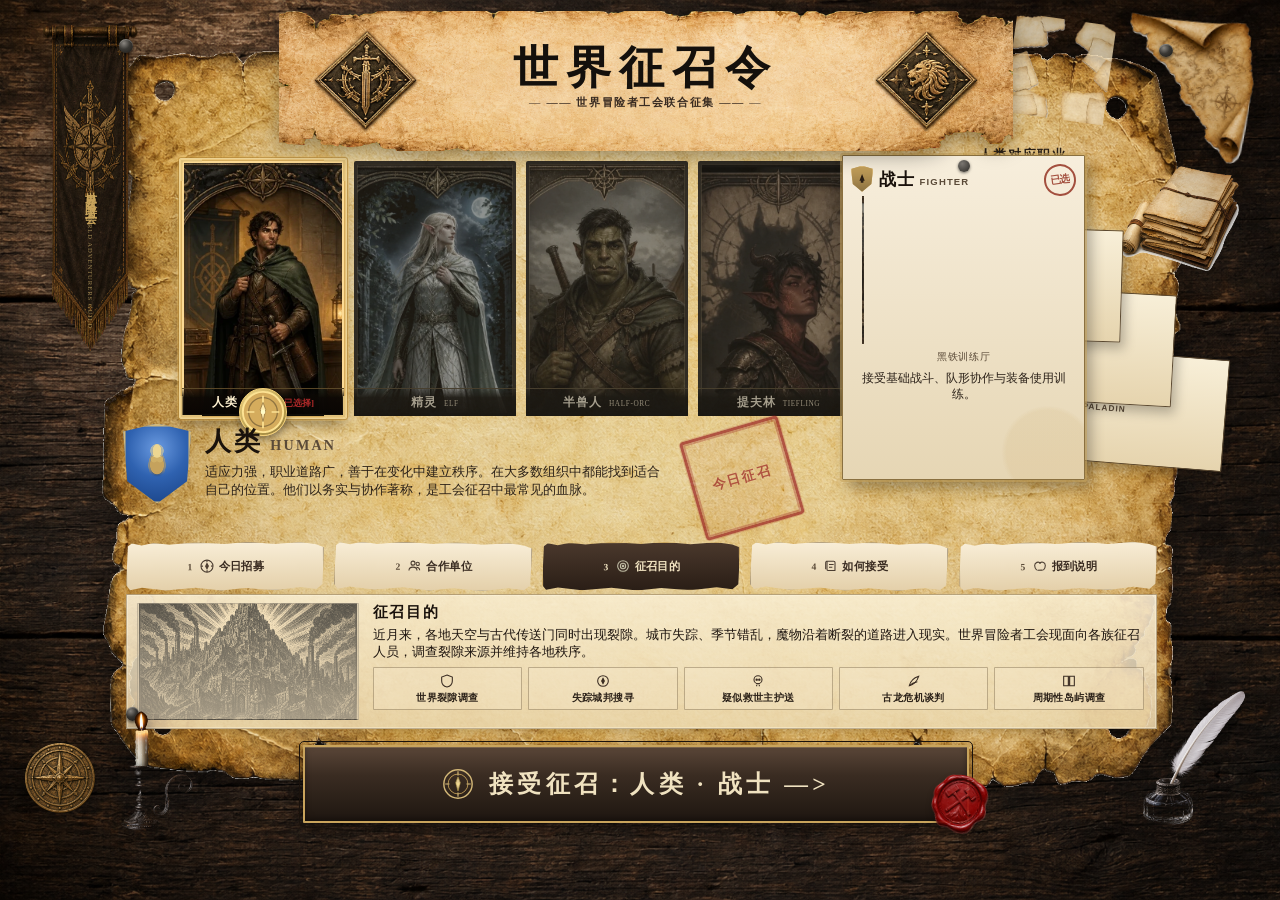
==== world-recruitment-prototype.html @ 5e4930ef "接入世界征召令大厅原型，并缩短职业背卡以免遮挡页签。 将根路径导向高保真征召大厅，保留远程首页交互并补齐大厅交接与会话恢复。  Co-authored-by: Cursor <cursoragent@" ====
<!DOCTYPE html>
<html lang="zh-CN">
<head>
  <meta charset="UTF-8" />
  <meta name="viewport" content="width=device-width, initial-scale=1.0" />
  <title>世界征召令 | 冒险者工会联合征募</title>
  <style>
    :root {
      --paper: #f0e6d2;
      --paper-dark: #e3d6b8;
      --ink: #2b2118;
      --ink-light: #5c4d3c;
      --accent-gold: #c9a45c;
      --accent-red: #a34f3e;
      --human-primary: #c9a45c;
      --human-secondary: #a34f3e;
      --elf-primary: #7a9e7e;
      --elf-secondary: #c9b86a;
      --orc-primary: #4a5a3a;
      --orc-secondary: #8c4b3a;
      --tiefling-primary: #7a2e2e;
      --tiefling-secondary: #d4af37;
      --shadow: rgba(43, 33, 24, 0.18);
    }

    * { box-sizing: border-box; }

    html, body {
      margin: 0;
      padding: 0;
      width: 100%;
      min-height: 100%;
      min-height: 100dvh;
      background-color: #241910;
      color: var(--ink);
      font-family: "Noto Serif SC", "Source Han Serif SC", "SimSun", Georgia, serif;
      overflow-x: hidden;
    }

    /* 木桌单独铺满视口，不跟内容一起被压扁 */
    .wood-bg {
      position: fixed;
      inset: 0;
      z-index: 0;
      background-color: #241910;
      background-image: url("assets/ui/recruitment-kit-v2/wood_table.png");
      background-repeat: no-repeat;
      background-position: center center;
      background-size: cover;
      pointer-events: none;
    }

    body {
      display: flex;
      align-items: center;
      justify-content: center;
      padding: 10px;
      position: relative;
      z-index: 1;
      min-height: 100dvh;
      box-sizing: border-box;
    }

    .paper-grain {
      position: fixed;
      inset: 0;
      pointer-events: none;
      opacity: 0.22;
      mix-blend-mode: multiply;
      background-image:
        url("assets/ui/recruitment-kit-v2/grunge_texture.png"),
        repeating-linear-gradient(0deg, transparent, transparent 2px, rgba(43,33,24,0.03) 2px, rgba(43,33,24,0.03) 3px),
        repeating-linear-gradient(90deg, transparent, transparent 2px, rgba(43,33,24,0.02) 2px, rgba(43,33,24,0.02) 3px);
      background-size: 520px 520px, auto, auto;
      background-repeat: repeat, repeat, repeat;
      z-index: 0;
    }

    /* 旧桌面碎纸/地图装饰与演示图不符，关闭 */
    .desk-layers { display: none !important; }

    /* 舞台：宽度按视口高度反推，保证整纸可见且不拉伸 */
    .poster-stage {
      position: relative;
      z-index: 1;
      width: min(1280px, 94vw, calc((100dvh - 20px) * 1.5));
      margin: 0 auto;
    }

    .poster-shell {
      position: relative;
      z-index: 2;
      width: 100%;
      margin: 0;
      line-height: 0;
      filter: drop-shadow(0 16px 24px rgba(0,0,0,0.55));
    }

    /* 高度跟图走，禁止 fill */
    .poster-art {
      display: block;
      position: relative;
      width: 100%;
      height: auto;
      object-fit: contain;
      pointer-events: none;
      user-select: none;
    }

    /* 内容落在羊皮纸心 —— 百分比相对纸面 */
    .poster-ui {
      position: absolute;
      inset: 6% 7.5% 7% 7.5%;
      display: flex;
      flex-direction: column;
      min-height: 0;
      overflow: hidden;
      gap: 3px;
      line-height: normal;
    }

    /* 左侧会旗 —— 演示图左上探出 */
    .prop-banner {
      position: absolute;
      left: -3.5%;
      top: 6%;
      width: 11%;
      height: 52%;
      background: url("assets/ui/recruitment-kit/banner.png") center top / contain no-repeat;
      pointer-events: none;
      z-index: 3;
      filter: drop-shadow(0 8px 12px rgba(0,0,0,0.4));
    }

    /* 右上角改小蜡印，别用大圆环盖住纸面 */
    .prop-crest {
      position: absolute;
      right: 8%;
      top: 4%;
      width: 4.5%;
      aspect-ratio: 1;
      background: url("assets/ui/recruitment-kit/wax_seal.png") center / contain no-repeat;
      pointer-events: none;
      z-index: 3;
      opacity: 0.88;
      transform: rotate(12deg);
      filter: drop-shadow(0 3px 5px rgba(0,0,0,0.35));
    }

    /* 左上角小蜡封 —— 演示图 */
    .prop-seal-tl {
      position: absolute;
      left: 7%;
      top: 3.5%;
      width: 5%;
      aspect-ratio: 1;
      background: url("assets/ui/recruitment-kit/wax_seal.png") center / contain no-repeat;
      pointer-events: none;
      z-index: 3;
      opacity: 0.9;
      transform: rotate(-18deg);
      filter: drop-shadow(0 3px 5px rgba(0,0,0,0.35));
    }

    /* 演示图桌面道具：左下蜡烛、右下羽笔 */
    .prop-candle {
      position: absolute;
      left: 1%;
      bottom: -2%;
      width: 9%;
      aspect-ratio: 1;
      background: url("assets/ui/recruitment-kit-v2/prop_candle.png") center / contain no-repeat;
      pointer-events: none;
      z-index: 4;
      filter: drop-shadow(0 6px 10px rgba(0,0,0,0.45));
    }

    .prop-quill {
      position: absolute;
      right: 0.5%;
      bottom: -1%;
      width: 11%;
      aspect-ratio: 1;
      background: url("assets/ui/recruitment-kit-v2/prop_quill.png") center / contain no-repeat;
      pointer-events: none;
      z-index: 4;
      filter: drop-shadow(0 6px 10px rgba(0,0,0,0.4));
    }

    /* 接受条旁蜡封 —— 演示图右下角常显 */
    .accept-zone .wax-seal {
      /* merged into .wax-seal below */
    }

    .app { /* legacy */ }

    .poster-header {
      text-align: center;
      flex: 0 0 auto;
      padding: 0;
      margin: 0 0 2px;
      border: none;
      background: none;
      position: relative;
      z-index: 5;
    }

    .race-row {
      flex: 0 0 auto;
      min-height: 0;
      position: relative;
      z-index: 2;
    }

    /* 演示图：种族四卡 + 职业叠同一上半区 */
    .select-band {
      display: grid;
      grid-template-columns: minmax(0, 1fr) minmax(168px, 24%);
      gap: 12px 16px;
      align-items: end;
      flex: 0 0 auto;
      min-height: 0;
    }

    .character-figure {
      width: 100%;
      aspect-ratio: 2 / 3;
      max-height: min(168px, 23vh);
      display: flex;
      align-items: flex-end;
      justify-content: center;
      position: relative;
      transition: transform 0.35s ease, filter 0.35s ease, box-shadow 0.2s;
      transform-origin: bottom center;
      padding: 0;
    }

    .character-slot[data-selected="true"] .character-figure {
      transform: scale(1.05);
      filter: brightness(1.08);
    }

    /* 标题：演示图是纸上墨字 + 纹章，不用厚红牌抢视觉 */
    .title-plaque {
      display: inline-flex;
      align-items: center;
      justify-content: center;
      gap: 12px;
      min-width: auto;
      padding: 2px 8px;
      background: none;
      filter: none;
    }

    .title-plaque::before {
      content: "";
      width: 42px;
      height: 42px;
      background: url("assets/ui/recruitment-kit/crossed_hammers.png") center / contain no-repeat;
      flex: 0 0 auto;
      filter: drop-shadow(0 2px 3px rgba(0,0,0,0.3));
    }

    h1 {
      font-size: clamp(1.7rem, 3.2vw, 2.6rem);
      margin: 0;
      letter-spacing: 0.28em;
      font-weight: 900;
      color: #1a120c;
      text-shadow: 0 1px 0 rgba(255,240,210,0.35);
    }

    .subtitle {
      margin-top: 2px;
      font-size: clamp(0.62rem, 1.1vw, 0.78rem);
      letter-spacing: 0.2em;
      color: var(--ink-light);
    }

    .subtitle::before,
    .subtitle::after {
      content: "—";
      margin: 0 0.4em;
      opacity: 0.7;
    }

    /* 演示图结构：种族横排满宽 → 下方「详情 | 职业」 */
    .characters {
      display: grid;
      grid-template-columns: repeat(4, minmax(0, 1fr));
      gap: clamp(8px, 1.2vw, 14px);
      width: 100%;
      margin: 0;
      position: relative;
      z-index: 2;
      align-items: end;
    }

    /* 种族说明单独一行，在种族卡下方左侧（演示图） */
    .race-info-box {
      margin-top: 2px;
      border: none;
      background: transparent;
      padding: 2px 8px 2px 2px;
      min-height: 0;
      position: relative;
      box-shadow: none;
      flex: 0 0 auto;
      max-width: 72%;
    }

    .detail-row { display: none; }

    .career-zone {
      position: relative;
      min-height: 0;
      background: transparent;
      border: none;
      box-shadow: none;
      padding-top: 0;
      align-self: end;
      justify-self: center;
    }

    .career-zone-title {
      text-align: center;
      font-size: 0.68rem;
      letter-spacing: 0.1em;
      margin-bottom: 4px;
      color: var(--ink-light);
    }

    .card-stack {
      position: relative;
      width: 150px;
      height: 178px;
      margin: 0 auto;
    }

    .career-card {
      position: absolute;
      width: 136px;
      height: 170px;
      left: 50%;
      top: 50%;
      margin-left: -68px;
      margin-top: -85px;
      border: 1px solid rgba(43,33,24,0.7);
      background: #efe2c4;
      border-radius: 1px;
      box-shadow: 3px 4px 8px rgba(0,0,0,0.22);
      transform-origin: center bottom;
      transition: transform 0.35s ease, z-index 0s linear 0s;
      cursor: pointer;
      overflow: hidden;
      display: flex;
      flex-direction: column;
    }

    .info-panels {
      margin-top: 2px;
      flex: 1 1 auto;
      min-height: 120px;
      display: flex;
      flex-direction: column;
    }

    .accept-zone {
      margin-top: 4px;
      text-align: center;
      position: relative;
      min-height: 44px;
      flex: 0 0 auto;
    }

    @media (max-width: 900px) {
      .poster-stage { width: min(960px, 98vw); }
      .poster-ui { inset: 5.5% 6% 6.5%; }
      .select-band { grid-template-columns: 1fr 160px; }
      .prop-banner { width: 9%; opacity: 0.85; }
      .character-figure { max-height: 130px; }
    }

    @media (max-width: 640px) {
      body { display: block; padding: 8px; align-items: stretch; }
      .poster-stage { width: 100%; max-height: none; }
      .poster-art { max-height: none; }
      .poster-ui { inset: 5% 6% 6%; }
      .select-band { grid-template-columns: 1fr; }
      .characters { width: 100%; }
      .race-info-box { max-width: 100%; }
      .prop-banner, .prop-crest, .prop-seal-tl, .prop-candle, .prop-quill { display: none; }
    }

    .character-slot {
      position: relative;
      display: flex;
      flex-direction: column;
      align-items: center;
      justify-content: flex-end;
      min-height: 0;
      width: 100%;
      cursor: pointer;
      transition: transform 0.25s ease;
      background: transparent;
      border: none;
      padding: 0;
      font-family: inherit;
      color: inherit;
    }

    .character-slot:hover .character-figure {
      box-shadow: 0 0 0 2px var(--accent-gold);
    }

    .character-name {
      margin-top: 4px;
      font-size: 0.78rem;
      letter-spacing: 0.1em;
      font-weight: 700;
      text-align: center;
      line-height: 1.25;
    }

    .character-name .en-name {
      display: block;
      font-size: 0.58rem;
      letter-spacing: 0.14em;
      color: var(--ink-light);
      font-weight: 500;
    }

    .career-zone {
      position: relative;
      min-height: 0;
      background: transparent;
      border: none;
      box-shadow: none;
      padding-top: 0;
      margin-top: 0;
      align-self: stretch;
    }

    .career-zone-title {
      text-align: center;
      font-size: 0.88rem;
      letter-spacing: 0.08em;
      margin: 0 0 12px;
      color: var(--ink);
      font-weight: 700;
    }

    .card-stack {
      position: relative;
      width: 190px;
      height: 270px;
      margin: 0 auto;
    }

    .career-card {
      position: absolute;
      width: 172px;
      height: 248px;
      left: 50%;
      top: 50%;
      margin-left: -86px;
      margin-top: -124px;
      border: 1px solid rgba(43,33,24,0.7);
      background: #efe2c4;
      border-radius: 1px;
      box-shadow: 4px 6px 12px rgba(0,0,0,0.25);
      transform-origin: center bottom;
      transition: transform 0.35s ease, z-index 0s linear 0s;
      cursor: pointer;
      overflow: hidden;
      display: flex;
      flex-direction: column;
    }

    /* 关掉脉冲光效；选中用金纹环框 */
    .burst-overlay {
      display: none !important;
    }

    .character-slot[data-selected="true"] .character-figure { transform: scale(1.04); filter: brightness(1.06); }

    .selection-ring {
      position: absolute;
      inset: -12% -8%;
      background-image: url("assets/ui/recruitment-kit/ornate_ring.png");
      background-repeat: no-repeat;
      background-position: center;
      background-size: contain;
      opacity: 0;
      transition: opacity 0.25s ease;
      pointer-events: none;
      z-index: 3;
      filter: drop-shadow(0 0 4px rgba(201,164,92,0.55));
    }

    .character-slot[data-selected="true"] .selection-ring { opacity: 0.92; }

    .character-art {
      width: 100%;
      aspect-ratio: 2 / 3;
      background-repeat: no-repeat;
      background-position: center 18%;
      background-size: cover;
      border: 2px solid var(--ink);
      border-radius: 3px;
      box-shadow: 0 8px 16px rgba(43,33,24,0.35), inset 0 0 0 1px rgba(255,255,255,0.25);
      position: relative;
      z-index: 2;
      transition: box-shadow 0.35s ease;
    }

    .character-slot[data-race="human"][data-selected="true"] .character-art { box-shadow: 0 0 0 3px var(--human-primary), 0 10px 18px rgba(43,33,24,0.4); }
    .character-slot[data-race="elf"][data-selected="true"] .character-art { box-shadow: 0 0 0 3px var(--elf-primary), 0 10px 18px rgba(43,33,24,0.4); }
    .character-slot[data-race="half_orc"][data-selected="true"] .character-art { box-shadow: 0 0 0 3px var(--orc-primary), 0 10px 18px rgba(43,33,24,0.4); }
    .character-slot[data-race="tiefling"][data-selected="true"] .character-art { box-shadow: 0 0 0 3px var(--tiefling-primary), 0 10px 18px rgba(43,33,24,0.4); }

    /* 内部素材：种族征召插画（真实生成图，替代占位剪影） */
    .art-human { background-image: url("assets/recruitment/generated/race_human_card-preview.webp"); }
    .art-elf { background-image: url("assets/recruitment/generated/race_elf_card-preview.webp"); }
    .art-orc { background-image: url("assets/recruitment/generated/race_half_orc_card-preview.webp"); }
    .art-tiefling { background-image: url("assets/recruitment/generated/race_tiefling_card-preview.webp"); }

    /* 选中光效 */
    .burst-overlay {
      position: absolute;
      inset: -10% -5% 0;
      pointer-events: none;
      opacity: 0;
      transition: opacity 0.35s ease;
      z-index: -1;
    }

    [data-race="human"] .burst-overlay,
    [data-race="elf"] .burst-overlay {
      background:
        conic-gradient(from 0deg at 50% 60%, var(--human-primary) 0deg 30deg, transparent 30deg 40deg, var(--human-secondary) 40deg 80deg, transparent 80deg 110deg, var(--human-primary) 110deg 150deg, transparent 150deg 180deg, var(--human-secondary) 180deg 220deg, transparent 220deg 250deg, var(--human-primary) 250deg 290deg, transparent 290deg 320deg, var(--human-secondary) 320deg 360deg);
      mix-blend-mode: multiply;
      animation: rotate-slow 18s linear infinite;
    }

    [data-race="elf"] .burst-overlay {
      background:
        conic-gradient(from 180deg at 50% 60%, var(--elf-primary) 0deg 24deg, transparent 24deg 36deg, var(--elf-secondary) 36deg 72deg, transparent 72deg 96deg, var(--elf-primary) 96deg 132deg, transparent 132deg 156deg, var(--elf-secondary) 156deg 192deg, transparent 192deg 216deg, var(--elf-primary) 216deg 252deg, transparent 252deg 276deg, var(--elf-secondary) 276deg 312deg, transparent 312deg 336deg, var(--elf-primary) 336deg 360deg);
      animation-direction: reverse;
    }

    [data-race="half_orc"] .burst-overlay,
    [data-race="tiefling"] .burst-overlay {
      background:
        repeating-radial-gradient(circle at 50% 55%, transparent 0 10px, var(--orc-primary) 11px 13px, transparent 14px 26px);
      mix-blend-mode: multiply;
      animation: breathe 2.2s steps(4) infinite, rotate-slow 22s linear infinite;
    }

    [data-race="tiefling"] .burst-overlay {
      background:
        repeating-radial-gradient(circle at 48% 52%, transparent 0 8px, var(--tiefling-primary) 9px 11px, transparent 12px 20px, var(--tiefling-secondary) 21px 23px, transparent 24px 36px);
    }

    .character-slot[data-selected="true"] .burst-overlay { opacity: 0.22; }
    .character-slot:not([data-selected="true"]) { filter: brightness(0.94) saturate(0.92); }

    @keyframes rotate-slow { to { transform: rotate(360deg); } }
    @keyframes breathe {
      0%, 100% { opacity: 0.35; }
      25% { opacity: 0.55; }
      50% { opacity: 0.75; }
      75% { opacity: 0.55; }
    }

    /* 种族名 */
    .character-name .selected-mark {
      display: none;
      font-size: 0.62rem;
      color: var(--accent-red);
      letter-spacing: 0;
    }

    [data-selected="true"] .selected-mark { display: inline; }

    /* 介绍区：与职业叠卡同一行 */
    .race-info-box {
      margin-top: 0;
      border: none;
      background: transparent;
      padding: 4px 8px 4px 4px;
      min-height: 0;
      position: relative;
      box-shadow: none;
    }

    .race-info-title .stamp {
      position: absolute;
      right: 8%;
      top: 0;
      font-size: 0.78rem;
      border: 2px solid var(--accent-red);
      color: var(--accent-red);
      padding: 5px 9px;
      background: rgba(240, 220, 180, 0.45);
      transform: rotate(-14deg);
      letter-spacing: 0.14em;
      font-weight: 800;
      box-shadow: 0 2px 0 rgba(163,79,62,0.25);
      z-index: 2;
    }

    .character-slot[data-selected="true"] .character-art {
      box-shadow:
        0 0 0 3px #e0b45a,
        0 0 0 6px rgba(201,164,92,0.35),
        0 10px 18px rgba(43,33,24,0.4);
    }

    .career-card:hover { transform: translateY(-6px) rotate(0deg) !important; z-index: 100 !important; }

    .career-card[data-selected="true"] {
      z-index: 200 !important;
      transform: translateY(-10px) rotate(0deg) !important;
      box-shadow: 0 0 0 2px var(--accent-gold), 4px 6px 0 var(--shadow);
    }

    .race-info-box::before,
    .race-info-box::after {
      display: none;
    }

    .race-info-header {
      display: flex;
      align-items: baseline;
      gap: 12px;
      margin-bottom: 6px;
    }

    .race-info-title {
      font-size: 1.05rem;
      font-weight: 800;
      margin: 0;
      display: inline-flex;
      align-items: center;
      gap: 8px;
      position: relative;
    }

    .race-info-title .en {
      font-size: 0.7rem;
      letter-spacing: 0.1em;
      color: var(--ink-light);
      font-weight: 400;
    }

    .race-info-body {
      font-size: 0.76rem;
      line-height: 1.4;
      color: var(--ink-light);
      max-width: 92%;
      display: -webkit-box;
      -webkit-line-clamp: 3;
      -webkit-box-orient: vertical;
      overflow: hidden;
    }

    .poster-line {
      font-size: 0.92rem;
      font-weight: 800;
      letter-spacing: 0.06em;
      margin: 0 0 4px;
    }

    .mission-tags {
      display: flex;
      flex-wrap: wrap;
      gap: 6px;
      margin-top: 6px;
    }

    .mission-tag {
      border: 1px solid rgba(43,33,24,0.45);
      padding: 3px 8px;
      font-size: 0.68rem;
      cursor: pointer;
      background: transparent;
      color: var(--ink);
      font-family: inherit;
      transition: background 0.2s, color 0.2s;
      position: relative;
    }

    /* 职业卡区域 —— 与种族卡同高带 */
    .career-zone {
      position: relative;
      min-height: 0;
      background: transparent;
      border: none;
      box-shadow: none;
      padding-top: 0;
      align-self: end;
      justify-self: center;
    }

    .career-zone-title {
      text-align: center;
      font-size: 0.68rem;
      letter-spacing: 0.1em;
      margin-bottom: 4px;
      color: var(--ink-light);
    }

    .card-stack {
      position: relative;
      width: 152px;
      height: 188px;
      margin: 0 auto;
    }

    .career-card {
      position: absolute;
      width: 138px;
      height: 180px;
      left: 50%;
      top: 50%;
      margin-left: -69px;
      margin-top: -90px;
      border: 1px solid rgba(43,33,24,0.7);
      background: #efe2c4;
      border-radius: 1px;
      box-shadow: 3px 4px 8px rgba(0,0,0,0.22);
      transform-origin: center bottom;
      transition: transform 0.35s ease, z-index 0s linear 0s;
      cursor: pointer;
      overflow: hidden;
      display: flex;
      flex-direction: column;
    }

    .career-card:hover { transform: translateY(-6px) rotate(0deg) !important; z-index: 100 !important; }

    .career-card[data-selected="true"] {
      z-index: 200 !important;
      transform: translateY(-10px) rotate(0deg) !important;
      box-shadow: 0 0 0 2px var(--accent-gold), 4px 6px 0 var(--shadow);
    }

    .career-card-back {
      background:
        repeating-linear-gradient(45deg, var(--paper-dark), var(--paper-dark) 10px, #d8cbb0 10px, #d8cbb0 12px);
    }
    .career-card-back::after {
      content: "?";
      position: absolute;
      inset: 0;
      display: flex;
      align-items: center;
      justify-content: center;
      font-size: 4rem;
      color: var(--ink-light);
      opacity: 0.2;
    }

    .card-art {
      height: 42%;
      background-size: cover;
      background-position: center;
      filter: sepia(0.2);
    }

    .card-body {
      padding: 6px 8px;
      flex: 1;
      display: flex;
      flex-direction: column;
      min-height: 0;
    }

    .card-title {
      font-size: 0.88rem;
      font-weight: 800;
      margin: 0 0 2px;
    }

    .card-location {
      font-size: 0.62rem;
      color: var(--ink-light);
      margin-bottom: 4px;
    }

    .card-desc {
      font-size: 0.62rem;
      line-height: 1.3;
      color: var(--ink-light);
      flex: 1;
      overflow: hidden;
    }

    .card-selected-mark {
      position: absolute;
      top: 8px;
      right: 8px;
      width: 32px;
      height: 32px;
      border: 2px solid var(--accent-red);
      color: var(--accent-red);
      border-radius: 50%;
      display: flex;
      align-items: center;
      justify-content: center;
      font-size: 0.65rem;
      font-weight: 800;
      transform: rotate(-8deg);
      opacity: 0;
      transition: opacity 0.2s;
    }

    [data-selected="true"] .card-selected-mark { opacity: 1; }

    /* 底部信息板块 */
    .panel-tabs {
      display: grid;
      grid-template-columns: repeat(5, 1fr);
      gap: 5px;
      margin-bottom: 6px;
      flex: 0 0 auto;
    }

    .panel-tab {
      border: 1px solid rgba(43,33,24,0.45);
      background: rgba(240, 228, 200, 0.35);
      padding: 7px 2px;
      text-align: center;
      cursor: pointer;
      font-size: 0.72rem;
      font-weight: 700;
      letter-spacing: 0.04em;
      color: var(--ink);
      font-family: inherit;
      transition: background 0.2s, color 0.2s, border-color 0.2s, box-shadow 0.2s;
      box-shadow: 0 1px 0 rgba(255,255,255,0.25);
    }

    .panel-tab:hover { background: rgba(43,33,24,0.1); }
    /* 演示图：选中页签下沉深棕 + 金边 */
    .panel-tab[data-active="true"] {
      background: #3a2c22;
      border-color: var(--accent-gold);
      color: #f3e6c8;
      box-shadow: inset 0 2px 4px rgba(0,0,0,0.35);
    }

    .panel-content {
      border: 1px dashed rgba(43,33,24,0.28);
      background:
        linear-gradient(90deg, rgba(240,228,200,0.55) 0%, rgba(240,228,200,0.2) 42%, transparent 70%),
        url("assets/ui/recruitment-kit/mountain_fortress.png") left center / 38% auto no-repeat;
      padding: 8px 10px 8px 12px;
      min-height: 0;
      flex: 1 1 auto;
      overflow: hidden;
      box-shadow: none;
    }

    .poster-line {
      font-size: 1.05rem;
      font-weight: 800;
      letter-spacing: 0.08em;
      margin: 0 0 8px;
    }

    .mission-tags {
      display: flex;
      flex-wrap: wrap;
      gap: 8px;
      margin-top: 12px;
    }

    .mission-tag {
      border: 1px solid rgba(43,33,24,0.45);
      padding: 5px 10px;
      font-size: 0.8rem;
      cursor: pointer;
      background: transparent;
      color: var(--ink);
      font-family: inherit;
      transition: background 0.2s, color 0.2s;
      position: relative;
    }

    .mission-tag:hover { background: rgba(43,33,24,0.08); }
    .mission-tag[data-active="true"] { background: #3a2c22; color: #f3e6c8; border-color: #3a2c22; }
    .mission-tag[data-active="true"]::after {
      content: "✓";
      margin-left: 6px;
      font-size: 0.7rem;
    }

    .mission-item {
      display: flex;
      flex-direction: column;
      align-items: flex-start;
    }

    /* 移动端展开的任务详情：与桌面弹窗共用同一套内容结构 */
    .mission-inline-detail {
      margin-top: 10px;
      padding: 10px 12px;
      border-left: 3px solid var(--accent-gold);
      background: rgba(43,33,24,0.05);
      font-size: 0.85rem;
      max-width: 100%;
    }
    .mission-inline-detail .modal-section { margin-top: 10px; }
    .mission-inline-detail .modal-section:first-child { margin-top: 0; }
    .mission-inline-detail .modal-section h4 { margin: 0 0 4px; font-size: 0.88rem; }
    .mission-inline-detail .modal-section ul { margin: 0; padding-left: 18px; }
    .mission-inline-detail .guild-note { margin-top: 10px; padding: 10px; border-left: 3px solid var(--accent-gold); background: rgba(201,164,92,0.12); font-size: 0.82rem; color: var(--ink-light); }

    /* 接受征召 */
    .accept-btn {
      display: block;
      width: 100%;
      border: 2px dashed #c9a45c;
      outline: 1px solid #2f241c;
      outline-offset: 2px;
      background: linear-gradient(180deg, #5a4334 0%, #2f241c 55%, #241910 100%);
      padding: 11px 20px;
      font-size: 0.98rem;
      font-weight: 800;
      letter-spacing: 0.14em;
      cursor: pointer;
      font-family: inherit;
      color: #f0e2c4;
      transition: filter 0.2s, opacity 0.2s;
      position: relative;
      box-shadow: inset 0 1px 0 rgba(255,220,160,0.22), 0 4px 10px rgba(0,0,0,0.25);
    }

    .accept-btn:hover:not(:disabled) { filter: brightness(1.08); }
    .accept-btn:disabled {
      opacity: 1;
      cursor: not-allowed;
      background: rgba(43,33,24,0.08);
      color: var(--ink-light);
      border-style: solid;
      border-color: rgba(43,33,24,0.45);
      box-shadow: none;
    }

    .wax-seal {
      position: absolute;
      right: -2%;
      bottom: -42%;
      width: 56px;
      height: 56px;
      background-image: url("assets/ui/recruitment-kit/wax_seal.png");
      background-repeat: no-repeat;
      background-position: center;
      background-size: contain;
      filter: drop-shadow(2px 4px 4px rgba(0,0,0,0.35));
      opacity: 0.92;
      transform: rotate(10deg);
      transition: opacity 0.3s, transform 0.5s cubic-bezier(0.175, 0.885, 0.32, 1.275);
      pointer-events: none;
      z-index: 2;
    }

    .accept-zone.stamped .wax-seal {
      opacity: 1;
      transform: scale(1.12) rotate(-6deg);
    }
    .accept-zone.stamped .accept-btn { background: var(--ink); color: var(--paper); }

    /* 任务详情弹窗 */
    .modal-overlay {
      position: fixed;
      inset: 0;
      background: rgba(43,33,24,0.45);
      z-index: 1000;
      display: flex;
      align-items: center;
      justify-content: center;
      padding: 20px;
      opacity: 0;
      pointer-events: none;
      transition: opacity 0.25s ease;
    }

    .modal-overlay.open { opacity: 1; pointer-events: auto; }

    .modal-sheet {
      background-color: rgba(240,230,210,0.96);
      background-image: url("assets/ui/recruitment-kit-v2/parchment_poster.png");
      background-repeat: no-repeat;
      background-position: center;
      background-size: cover;
      border: 2px solid var(--ink);
      max-width: 640px;
      width: 100%;
      max-height: 80vh;
      overflow-y: auto;
      padding: 28px;
      box-shadow: 8px 12px 0 var(--shadow);
      position: relative;
    }

    .modal-close {
      position: absolute;
      top: 10px;
      right: 14px;
      background: none;
      border: none;
      font-size: 1.5rem;
      cursor: pointer;
      color: var(--ink);
    }

    .modal-title { margin-top: 0; font-size: 1.4rem; }
    .modal-section { margin-top: 16px; }
    .modal-section h4 { margin: 0 0 6px; font-size: 0.95rem; }
    .modal-section ul { margin: 0; padding-left: 20px; }
    .modal-section li { margin-bottom: 4px; }
    .guild-note {
      margin-top: 16px;
      padding: 12px;
      border-left: 4px solid var(--accent-gold);
      background: rgba(201,164,92,0.12);
      font-size: 0.9rem;
      color: var(--ink-light);
    }

    /* 清场过渡 & 职业检验占位 */
    .transition-screen {
      position: fixed;
      inset: 0;
      background: var(--ink);
      color: var(--paper);
      z-index: 2000;
      display: flex;
      flex-direction: column;
      align-items: center;
      justify-content: center;
      opacity: 0;
      pointer-events: none;
      transition: opacity 0.6s ease;
    }

    .transition-screen.open { opacity: 1; pointer-events: auto; }

    .transition-screen h2 { font-size: 2rem; letter-spacing: 0.3em; margin-bottom: 12px; }
    .transition-screen p { color: var(--paper-dark); }

    /* 响应式 */
    @media (max-width: 900px) {
      .card-stack { margin-top: 8px; }
      .characters { grid-template-columns: repeat(4, 1fr); width: 90%; }
      .panel-tabs { grid-template-columns: repeat(5, 1fr); }
      .mission-tags { flex-direction: row; flex-wrap: wrap; }
      .mission-item { width: auto; }
      .mission-tag { width: auto; text-align: center; }
      .character-figure { max-height: 110px; }
    }

    @media (max-width: 640px) {
      h1 { letter-spacing: 0.15em; font-size: 1.4rem; }
      .panel-tabs { grid-template-columns: repeat(2, 1fr); }
      .characters { gap: 6px; width: 100%; grid-template-columns: repeat(2, 1fr); }
      .character-figure { max-height: 160px; }
      .title-plaque { min-width: 70%; padding: 8px 28px; }
    }

    @media (prefers-reduced-motion: reduce) {
      .burst-overlay, .selection-ring { animation: none !important; }
      .career-card, .character-figure, .character-art, .wax-seal { transition: none; }
    }

    /* ========== 版式层级重建（P0）========== */
    .poster-ui {
      inset: 5% 6.5% 5.5% 6.5%;
      gap: 8px;
      overflow: hidden;
    }

    .prop-banner {
      left: -2.5%;
      top: 8%;
      width: 7.5%;
      height: 42%;
      opacity: 0.72;
      filter: saturate(0.7) brightness(0.92) drop-shadow(0 6px 10px rgba(0,0,0,0.35));
    }

    .prop-candle { left: 0.5%; bottom: -3%; width: 11%; }
    .prop-quill { right: -0.5%; bottom: -2%; width: 12%; }

    /* 标题独占顶行，不被种族卡压住 */
    .poster-header {
      flex: 0 0 auto;
      z-index: 20;
      margin: 0 0 8px;
      padding: 6px 0 14px;
      min-height: 96px;
      display: flex;
      flex-direction: column;
      align-items: center;
      justify-content: center;
      gap: 4px;
      background: linear-gradient(180deg, rgba(244,230,200,0.55) 0%, rgba(244,230,200,0.2) 70%, transparent 100%);
      pointer-events: none;
    }

    .poster-header * { pointer-events: auto; }

    /* 72% / 28% 双栏，整体下移约 100px，让出标题 */
    .select-band {
      display: grid;
      grid-template-columns: minmax(0, 72%) minmax(0, 28%);
      gap: 10px 14px;
      align-items: stretch;
      flex: 0 0 auto;
      min-height: 190px;
      margin-top: 72px;
    }

    .title-row {
      display: flex;
      align-items: center;
      justify-content: center;
      gap: 14px;
      width: 100%;
    }

    .title-crest {
      width: 40px;
      height: 40px;
      flex: 0 0 auto;
      background: url("assets/ui/recruitment-kit/crossed_hammers.png") center / contain no-repeat;
      filter: drop-shadow(0 2px 3px rgba(0,0,0,0.35));
    }

    .title-crest.right {
      background-image: url("assets/ui/recruitment-kit/ornate_ring.png");
      width: 36px;
      height: 36px;
      opacity: 0.9;
    }

    .title-plaque {
      background: none;
      padding: 0;
      filter: none;
      display: block;
    }

    .title-plaque::before { display: none !important; }

    h1 {
      font-size: clamp(1.85rem, 3.4vw, 2.75rem);
      letter-spacing: 0.32em;
      color: #1a120c;
      text-shadow: 0 1px 0 rgba(255,245,220,0.5);
      line-height: 1.15;
    }

    .subtitle {
      font-size: clamp(0.78rem, 1.25vw, 0.95rem);
      letter-spacing: 0.22em;
      color: #3d2f22;
      font-weight: 600;
    }

    .race-row {
      display: flex;
      flex-direction: column;
      min-height: 0;
      z-index: 2;
    }

    .characters {
      width: 100%;
      margin: 0;
      gap: 10px;
      flex: 1 1 auto;
      align-items: end;
    }

    .character-figure {
      max-height: none;
      height: 100%;
      max-height: 190px;
    }

    .character-name {
      margin-top: 6px;
      font-size: 0.95rem;
      letter-spacing: 0.06em;
      color: #1f1610;
      line-height: 1.2;
    }

    .character-name .en-name {
      display: inline;
      margin-left: 4px;
      font-size: 0.68rem;
      letter-spacing: 0.08em;
      color: #5a4634;
    }

    .character-slot:not([data-selected="true"]) {
      filter: brightness(0.82) saturate(0.85);
      opacity: 0.92;
    }

    .character-slot[data-selected="true"] {
      filter: none;
      opacity: 1;
    }

    .character-slot[data-selected="true"] .character-art {
      box-shadow:
        0 0 0 3px #e8c36a,
        0 0 0 7px rgba(201,164,92,0.35),
        0 10px 18px rgba(43,33,24,0.4);
    }

    .career-zone {
      display: flex;
      flex-direction: column;
      align-items: center;
      justify-content: flex-end;
      align-self: stretch;
      justify-self: stretch;
      width: 100%;
      min-height: 100%;
      padding-top: 0;
    }

    .career-zone-title {
      font-size: 0.8rem;
      color: #3d2f22;
      margin-bottom: 8px;
      font-weight: 700;
    }

    .card-stack {
      width: min(100%, 188px);
      height: 210px;
      margin: 0 auto;
    }

    .career-card {
      width: 168px;
      height: 200px;
      margin-left: -84px;
      margin-top: -100px;
    }

    .career-card-back {
      background:
        linear-gradient(160deg, #c4b089 0%, #a8926a 45%, #8f7852 100%);
      border: 2px solid #5c4a32;
    }

    .career-card-back::after {
      content: "选择种族后揭示职业";
      font-size: 0.72rem;
      letter-spacing: 0.08em;
      color: rgba(32, 24, 16, 0.55);
      opacity: 1;
      font-weight: 700;
      text-align: center;
      padding: 0 12px;
      line-height: 1.4;
      background:
        radial-gradient(circle at 50% 38%, rgba(60,45,28,0.18) 0 18%, transparent 19%),
        linear-gradient(160deg, transparent, transparent);
    }

    /* 种族说明：浅纸底 + 深墨色 */
    .race-info-box {
      flex: 0 0 auto;
      max-width: 70%;
      margin-top: 2px;
      padding: 8px 12px;
      background: rgba(246, 234, 206, 0.72);
      border: 1px solid rgba(43,33,24,0.18);
      color: #1f1610;
    }

    .race-info-title {
      font-size: 1.1rem;
      color: #1a120c;
    }

    .race-info-body {
      font-size: 0.9rem;
      line-height: 1.5;
      color: #2b2118;
      -webkit-line-clamp: 2;
      max-width: 100%;
    }

    /* 信息区：页签 + 左图右文 */
    .info-panels {
      flex: 1 1 auto;
      min-height: 140px;
      display: flex;
      flex-direction: column;
      gap: 6px;
      margin-top: 2px;
    }

    .panel-tabs {
      gap: 6px;
      margin-bottom: 0;
    }

    .panel-tab {
      display: flex;
      flex-direction: column;
      align-items: center;
      justify-content: center;
      gap: 2px;
      min-height: 44px;
      padding: 8px 4px 7px;
      font-size: 0.78rem;
      background: rgba(245, 232, 204, 0.78);
      border: 1px solid rgba(43,33,24,0.4);
      color: #2b2118;
    }

    .panel-tab .tab-ico {
      font-size: 0.95rem;
      line-height: 1;
      opacity: 0.85;
    }

    .panel-tab[data-active="true"] {
      background: #3a2c22;
      border: 1.5px solid #c9a45c;
      color: #f3e6c8;
      box-shadow: inset 0 2px 5px rgba(0,0,0,0.35);
    }

    .panel-body {
      flex: 1 1 auto;
      min-height: 0;
      display: grid;
      grid-template-columns: minmax(120px, 28%) minmax(0, 1fr);
      gap: 12px;
      align-items: stretch;
      border: 1px dashed rgba(43,33,24,0.28);
      padding: 8px;
      background: rgba(246, 234, 206, 0.35);
    }

    .panel-illustration {
      background:
        linear-gradient(180deg, rgba(240,228,200,0.15), rgba(240,228,200,0.55)),
        url("assets/ui/recruitment-kit/mountain_fortress.png") center / cover no-repeat;
      border: 1px solid rgba(43,33,24,0.25);
      min-height: 110px;
      filter: sepia(0.35) contrast(0.92) brightness(1.05);
      opacity: 0.88;
    }

    .panel-content {
      border: none;
      background: transparent;
      padding: 2px 4px;
      overflow: auto;
      color: #1f1610;
      font-size: 0.9rem;
      line-height: 1.55;
    }

    .panel-content .poster-line,
    .panel-content h3,
    .panel-content strong {
      color: #1a120c;
    }

    .mission-tags {
      gap: 8px;
      margin-top: 10px;
    }

    .mission-tag {
      font-size: 0.8rem;
      padding: 6px 10px;
      background: rgba(245, 232, 204, 0.85);
      color: #2b2118;
      border-color: rgba(43,33,24,0.45);
    }

    /* CTA：深褐宽横条，禁用也清晰可见 */
    .accept-zone {
      flex: 0 0 auto;
      margin-top: 6px;
      min-height: 64px;
      display: flex;
      justify-content: center;
      position: relative;
    }

    .accept-btn {
      width: min(70%, 640px);
      min-height: 64px;
      position: relative;
      border: 2px solid #c9a45c;
      outline: 1px solid #2a1f16;
      outline-offset: 3px;
      background:
        linear-gradient(180deg, #6a5040 0%, #3d2c22 42%, #2a1f16 100%);
      color: #f3e6c8;
      font-size: 1.05rem;
      letter-spacing: 0.14em;
      padding: 14px 28px 14px 52px;
      box-shadow:
        inset 0 1px 0 rgba(255,220,160,0.25),
        0 6px 14px rgba(0,0,0,0.3);
    }

    .accept-btn::before {
      content: "";
      position: absolute;
      left: 18px;
      top: 50%;
      transform: translateY(-50%);
      width: 22px;
      height: 22px;
      background: url("assets/ui/recruitment-kit/ornate_ring.png") center / contain no-repeat;
      opacity: 0.9;
      filter: sepia(0.4) brightness(1.2);
    }

    .accept-btn:disabled {
      opacity: 0.78;
      cursor: not-allowed;
      background: linear-gradient(180deg, #5a4a3c 0%, #3a3028 55%, #2c241c 100%);
      color: #d8c8a8;
      border-color: #a89060;
      border-style: solid;
      box-shadow: inset 0 1px 0 rgba(255,220,160,0.12);
    }

    .wax-seal {
      right: calc(15% - 10px);
      bottom: -18%;
      width: 54px;
      height: 54px;
      opacity: 0.95;
    }

    @media (max-width: 900px) {
      .select-band { grid-template-columns: 1fr 32%; min-height: 180px; }
      .panel-body { grid-template-columns: 24% 1fr; }
      .accept-btn { width: min(85%, 560px); }
      .character-figure { max-height: 150px; }
    }

    @media (max-width: 640px) {
      .select-band { grid-template-columns: 1fr; }
      .panel-body { grid-template-columns: 1fr; }
      .panel-illustration { min-height: 90px; }
      .race-info-box { max-width: 100%; }
      .accept-btn { width: 100%; }
      .poster-header { min-height: 56px; }
    }
  </style>
</head>
<body>
  <div class="wood-bg" aria-hidden="true"></div>
  <div class="paper-grain" aria-hidden="true"></div>

  <div class="poster-stage">
    <div class="desk-layers" aria-hidden="true">
      <div class="desk-layer desk-map"></div>
      <div class="desk-layer desk-scraps"></div>
      <div class="desk-layer desk-docs"></div>
    </div>
    <div class="prop-banner" aria-hidden="true">
      <div class="guild-banner-face">
        <div class="guild-banner-text">世界冒险者工会</div>
        <div class="guild-banner-en">WORLD ADVENTURERS GUILD</div>
      </div>
    </div>
    <div class="desk-map" aria-hidden="true"></div>
    <div class="desk-docs" aria-hidden="true"></div>
    <div class="desk-scraps-float" aria-hidden="true"></div>
    <div class="desk-pin desk-pin-tl" aria-hidden="true"></div>
    <div class="desk-pin desk-pin-tr" aria-hidden="true"></div>
    <div class="desk-pin desk-pin-bl" aria-hidden="true"></div>
    <div class="prop-compass" aria-hidden="true"></div>
    <div class="prop-candle" aria-hidden="true"></div>
    <div class="prop-quill" aria-hidden="true"></div>

    <div class="poster-shell">
      <img class="poster-art" src="assets/ui/recruitment-kit-v2/parchment_poster_landscape.png" alt="" aria-hidden="true" />
    </div>

    <div class="poster-ui" id="app">
    <header class="poster-header">
      <div class="title-strip">
        <div class="title-copy">
          <h1>世界征召令</h1>
          <div class="subtitle">—— 世界冒险者工会联合征集 ——</div>
        </div>
      </div>
    </header>

    <section class="select-band" aria-label="种族与职业">
      <section class="race-row" aria-label="种族选择">
        <div class="characters" id="characters">
          <button class="character-slot" data-race="human" type="button" aria-pressed="false">
            <div class="character-figure">
              <div class="burst-overlay" aria-hidden="true"></div>
              <div class="selection-ring" aria-hidden="true"></div>
              <div class="character-art art-human" aria-hidden="true"></div>
              <div class="character-name">人类 <span class="en-name">HUMAN</span> <span class="selected-mark">[已选择]</span></div>
            </div>
          </button>
          <button class="character-slot" data-race="elf" type="button" aria-pressed="false">
            <div class="character-figure">
              <div class="burst-overlay" aria-hidden="true"></div>
              <div class="selection-ring" aria-hidden="true"></div>
              <div class="character-art art-elf" aria-hidden="true"></div>
              <div class="character-name">精灵 <span class="en-name">ELF</span> <span class="selected-mark">[已选择]</span></div>
            </div>
          </button>
          <button class="character-slot" data-race="half_orc" type="button" aria-pressed="false">
            <div class="character-figure">
              <div class="burst-overlay" aria-hidden="true"></div>
              <div class="selection-ring" aria-hidden="true"></div>
              <div class="character-art art-orc" aria-hidden="true"></div>
              <div class="character-name">半兽人 <span class="en-name">HALF-ORC</span> <span class="selected-mark">[已选择]</span></div>
            </div>
          </button>
          <button class="character-slot" data-race="tiefling" type="button" aria-pressed="false">
            <div class="character-figure">
              <div class="burst-overlay" aria-hidden="true"></div>
              <div class="selection-ring" aria-hidden="true"></div>
              <div class="character-art art-tiefling" aria-hidden="true"></div>
              <div class="character-name">提夫林 <span class="en-name">TIEFLING</span> <span class="selected-mark">[已选择]</span></div>
            </div>
          </button>
        </div>
      </section>

      <aside class="career-zone" aria-label="职业选择">
        <div class="career-zone-title" id="careerZoneTitle">选择种族后揭示职业</div>
        <div class="card-stack" id="cardStack">
          <div class="career-card career-card-back" style="transform: translate(0, 0) rotate(0deg); z-index: 4;"></div>
          <div class="career-card career-card-back" style="transform: translate(4px, -3px) rotate(2deg); z-index: 3;"></div>
          <div class="career-card career-card-back" style="transform: translate(8px, -6px) rotate(-1deg); z-index: 2;"></div>
          <div class="career-card career-card-back" style="transform: translate(12px, -9px) rotate(1.5deg); z-index: 1;"></div>
        </div>
      </aside>
    </section>

    <div class="race-info-box" id="raceInfoBox">
      <div class="race-crest" id="raceCrest" aria-hidden="true"></div>
      <div class="race-info-main">
        <h3 class="race-info-title" id="raceInfoTitle">
          <span id="raceInfoName">请选择一个种族</span>
          <span class="en" id="raceInfoEn"></span>
        </h3>
        <div class="race-info-body" id="raceInfoBody">点击上方种族选择血脉。种族不影响检定成绩，只影响档案标注。</div>
      </div>
      <div class="ink-stamp" id="raceInfoStamp" aria-hidden="true">今日征召</div>
    </div>

    <section class="info-panels" aria-label="征召信息">
      <div class="panel-tabs" id="panelTabs">
        <button class="panel-tab" data-panel="recruit" type="button"><span class="tab-num">1</span><span class="tab-ico ico-compass" aria-hidden="true"></span><span class="tab-label">今日招募</span></button>
        <button class="panel-tab" data-panel="partners" type="button"><span class="tab-num">2</span><span class="tab-ico ico-people" aria-hidden="true"></span><span class="tab-label">合作单位</span></button>
        <button class="panel-tab" data-panel="purpose" type="button" data-active="true"><span class="tab-num">3</span><span class="tab-ico ico-target" aria-hidden="true"></span><span class="tab-label">征召目的</span></button>
        <button class="panel-tab" data-panel="howto" type="button"><span class="tab-num">4</span><span class="tab-ico ico-scroll" aria-hidden="true"></span><span class="tab-label">如何接受</span></button>
        <button class="panel-tab" data-panel="report" type="button"><span class="tab-num">5</span><span class="tab-ico ico-wreath" aria-hidden="true"></span><span class="tab-label">报到说明</span></button>
      </div>
      <div class="panel-body">
        <div class="panel-illustration" aria-hidden="true"></div>
        <div class="panel-content" id="panelContent"></div>
      </div>
    </section>

    <div class="accept-zone" id="acceptZone">
      <button class="accept-btn" id="acceptBtn" type="button" disabled>
        <span class="accept-compass" aria-hidden="true"></span>
        <span class="accept-label">接受征召：尚不可用</span>
      </button>
      <div class="wax-seal" id="waxSeal" aria-hidden="true"></div>
    </div>
    </div>
  </div>

  <!-- 任务详情弹窗 -->
  <div class="modal-overlay" id="missionModal" aria-hidden="true" role="dialog" aria-modal="true">
    <div class="modal-sheet" role="document">
      <button class="modal-close" id="modalClose" type="button" aria-label="关闭">×</button>
      <h3 class="modal-title" id="modalTitle" tabindex="-1">任务详情</h3>
      <div id="modalBody"></div>
    </div>
  </div>

  <!-- 清场过渡 -->
  <div class="transition-screen" id="transitionScreen" aria-hidden="true">
    <h2>档案已盖章</h2>
    <p>正在前往职业检验场地……</p>
  </div>

  <script>
    const RACE_DATA = {
      human: {
        name: "人类",
        en: "HUMAN",
        desc: "适应力强，职业道路广，善于在变化中建立秩序。在大多数组织中都能找到适合自己的位置。他们以务实与协作著称，是工会征召中最常见的血脉。",
        color: "#c9a45c",
        pointer: "12.5%",
        careers: [
          { id: "guild_fighter", name: "战士", location: "黑铁训练厅", desc: "接受基础战斗、队形协作与装备使用训练。" },
          { id: "guild_bard", name: "吟游诗人", location: "联络与士气处", desc: "以传令、谈判和士气调动为核心的支援训练。" },
          { id: "guild_artificer", name: "工匠", location: "工匠工坊", desc: "学习炼金、机关与装备维护，强调稳定输出。" },
          { id: "guild_paladin", name: "圣武士", location: "誓言审议厅", desc: "将战斗与誓约结合，承担前线与保护职责。" }
        ]
      },
      elf: {
        name: "精灵",
        en: "ELF",
        desc: "感官敏锐，审美稳定，长寿带来的从容使他们在追踪、法术与自然领域表现突出。他们偏好精准与持久，善于在漫长旅程中保持判断力。",
        color: "#7a9e7e",
        pointer: "37.5%",
        careers: [
          { id: "guild_ranger", name: "游侠", location: "边境巡林站", desc: "野外追踪、猎杀与远行契约的执行者。" },
          { id: "guild_wizard", name: "法师", location: "法师塔档案室", desc: "以卷宗、符文和远程演算为基础的法术训练。" },
          { id: "guild_druid", name: "德鲁伊", location: "自然顾问席", desc: "草药、兽径与季节记录的自然调和训练。" },
          { id: "guild_rogue", name: "潜行者", location: "斥候与机关处", desc: "暗门、锁具与路线图的快速突破训练。" }
        ]
      },
      half_orc: {
        name: "半兽人",
        en: "HALF-ORC",
        desc: "重视力量、行动和群体责任。体格强壮，擅长直接任务与前线承压。他们以忠诚与承压能力立足，常被派往最危险的突破口。",
        color: "#4a5a3a",
        pointer: "62.5%",
        careers: [
          { id: "guild_barbarian", name: "野蛮人", location: "突破先锋营", desc: "以破门锤、营火和冲锋旗为核心的压制训练。" },
          { id: "guild_fighter", name: "战士", location: "黑铁训练厅", desc: "将蛮力转化为可持续战斗技巧的基础训练。" },
          { id: "guild_rogue", name: "潜行者", location: "斥候与机关处", desc: "利用体格和直觉执行潜入与侦察任务。" },
          { id: "guild_cleric", name: "牧师", location: "誓约医疗所", desc: "圣徽、药箱与值夜名单的信仰支援训练。" }
        ]
      },
      tiefling: {
        name: "提夫林",
        en: "TIEFLING",
        desc: "异界血脉带来独特气质，擅长契约、潜行与不稳定但强效的术法表达。他们在边缘事务与高风险谈判中往往更具优势。",
        color: "#7a2e2e",
        pointer: "87.5%",
        careers: [
          { id: "guild_warlock", name: "契约术士", location: "异常契约审阅处", desc: "封蜡、密约与风险条款的异界力量训练。" },
          { id: "guild_rogue", name: "潜行者", location: "斥候与机关处", desc: "利用气质与身份张力执行情报与渗透任务。" },
          { id: "guild_bard", name: "吟游诗人", location: "联络与士气处", desc: "以交涉和气场调动为核心的谈判训练。" },
          { id: "guild_sorcerer", name: "血脉法师", location: "血脉术法厅", desc: "血脉纹、火星与失控法阵的术法训练。" }
        ]
      }
    };

    const PANEL_DATA = {
      recruit: {
        title: "今日招募",
        body: `<p class="poster-line">人类 / 精灵 / 半兽人 / 提夫林</p><p>请选择血脉并确认对应职业，随后接受职业检验。</p>`
      },
      partners: {
        title: "合作单位",
        body: `<div style="display:grid;grid-template-columns:repeat(auto-fit,minmax(180px,1fr));gap:10px;font-size:0.9rem">
          <div><strong>世界冒险者工会</strong><br>发布征召、登记冒险者、安排职业检验、管理任务档案</div>
          <div><strong>大陆城邦联盟</strong><br>提供跨境通行、地方协助、法律授权和临时驻地</div>
          <div><strong>法师塔联合会</strong><br>监测世界裂隙、处理传送异常、提供奥术支援</div>
          <div><strong>圣殿医疗救援会</strong><br>提供治疗、诅咒净化、伤员转运和灾区救援</div>
          <div><strong>边境守望军</strong><br>提供前线情报、危险区域地图、道路护卫和紧急防御</div>
        </div>`
      },
      purpose: {
        title: "征召目的",
        body: `<p class="purpose-lead">近月来，各地天空与古代传送门同时出现裂隙。城市失踪、季节错乱，魔物沿着断裂的道路进入现实。世界冒险者工会现面向各族征召人员，调查裂隙来源并维持各地秩序。</p>
        <div class="mission-grid" id="missionTags"></div>`
      },
      howto: {
        title: "如何接受征召",
        body: `<ol style="padding-left:20px;line-height:1.8">
          <li>选择种族</li>
          <li>选择对应职业</li>
          <li>接受职业检验</li>
          <li>完成考核</li>
          <li>登记成为冒险者</li>
        </ol>`
      },
      report: {
        title: "报到说明",
        body: "<p>持本征召令至当地冒险者工会领取推荐印，再前往对应职业培训地点报到。</p><p style=\"font-size:0.85rem;color:var(--ink-light);margin-top:10px\">推荐印仅限本人使用。种族与职业登记完成后不得私自涂改，如需变更，请重新接受职业检验。</p>"
      }
    };

    const MISSIONS = {
      "世界裂隙调查": {
        summary: "前往已发现的世界裂隙，确认其规模、稳定程度和另一侧环境，建立警戒范围并回收调查样本。",
        goals: ["找到裂隙并完成地图标记。", "判断裂隙属于稳定、扩张或移动状态。", "回收一份环境或魔力样本。", "建立临时警戒点并提交调查记录。"],
        note: "请勿把头伸进裂隙确认另一侧天气。此前已有三名实习员采用该方法，目前只回来两顶帽子。"
      },
      "失踪城邦搜寻": {
        summary: "一座登记在册的城邦连同道路、居民和税务档案一起从地图上消失。调查其最后位置，确认城邦现状并恢复联络。",
        goals: ["追查城邦消失前的交通和魔力记录。", "找到城邦或确认其转移方向。", "核实居民、管理机构和基础设施状况。", "建立返程信标并带回城邦档案。"],
        note: "若当地官员坚称“我们只是集体搬家”，请要求出示迁址批文。无法出示批文的城邦，在行政意义上仍然属于失踪。"
      },
      "疑似救世主护送": {
        summary: "护送一名被多份预言同时提及的旅人前往世界尽头。目标身份尚未完全确认，但已有多个敌对组织试图阻止其出发。",
        goals: ["核验目标身份和预言文件。", "制定安全路线并避开公开追捕。", "保证目标及关键物品完整抵达。", "将封存证明交给终点接收人。"],
        note: "目标可能没有战斗能力，但通常很有主意。请勿允许其在沿途每个村庄停下来接受支线委托，也不要让其临时组建第二支冒险队。"
      },
      "古龙危机谈判": {
        summary: "一条古龙宣布将在近期毁灭数座城邦。任务重点不是击败古龙，而是查明诉求、建立停战窗口并争取修改行动日期。",
        goals: ["确认古龙身份、领地和正式诉求。", "建立不会立刻遭到吐息攻击的谈判渠道。", "提出赔偿、替代目标或延期方案。", "带回双方认可的书面或魔法契约。"],
        note: "能把末日从本周推迟到下季度，也算阶段性胜利。谈判期间请勿主动提及龙巢税、宝藏登记或历史欠款问题。"
      },
      "周期性岛屿调查": {
        summary: "一座海岛每隔七天出现一次，并在日落后重新消失。调查岛上的遗迹、居民和时间异常，建立稳定的观测记录。",
        goals: ["推算岛屿下一次出现的时间和位置。", "登岛后建立定位信标和撤离计时。", "调查遗迹、居民及异常生物。", "在岛屿消失前撤离并带回记录。"],
        note: "错过撤离窗口的队员将自动转为下一期调查员，等待七天后统一接回。滞留期间不另计差旅补贴。"
      }
    };

    // 内部素材：各种族对应职业的真实征召场景图（培训地点实景）
    const CAREER_ART = {
      human: {
        guild_fighter: "assets/recruitment/generated/race_human_target_fighter-preview.webp",
        guild_bard: "assets/recruitment/generated/race_human_target_bard-preview.webp",
        guild_artificer: "assets/recruitment/generated/race_human_target_artificer-preview.webp",
        guild_paladin: "assets/recruitment/generated/race_human_target_paladin-preview.webp"
      },
      elf: {
        guild_ranger: "assets/recruitment/generated/race_elf_target_ranger-preview.webp",
        guild_wizard: "assets/recruitment/generated/race_elf_target_wizard-preview.webp",
        guild_druid: "assets/recruitment/generated/race_elf_target_druid-preview.webp",
        guild_rogue: "assets/recruitment/generated/race_elf_target_rogue-preview.webp"
      },
      half_orc: {
        guild_barbarian: "assets/recruitment/generated/race_half_orc_target_barbarian-preview.webp",
        guild_fighter: "assets/recruitment/generated/race_half_orc_target_fighter-preview.webp",
        guild_rogue: "assets/recruitment/generated/race_half_orc_target_rogue-preview.webp",
        guild_cleric: "assets/recruitment/generated/race_half_orc_target_cleric-preview.webp"
      },
      tiefling: {
        guild_warlock: "assets/recruitment/generated/race_tiefling_target_warlock-preview.webp",
        guild_rogue: "assets/recruitment/generated/race_tiefling_target_rogue-preview.webp",
        guild_bard: "assets/recruitment/generated/race_tiefling_target_bard-preview.webp",
        guild_sorcerer: "assets/recruitment/generated/race_tiefling_target_sorcerer-preview.webp"
      }
    };

    const state = { race: null, career: null, panel: "purpose", mission: null, locked: false };

    const characters = document.getElementById("characters");
    const raceInfoBox = document.getElementById("raceInfoBox");
    const raceInfoName = document.getElementById("raceInfoName");
    const raceInfoEn = document.getElementById("raceInfoEn");
    const raceInfoBody = document.getElementById("raceInfoBody");
    const raceInfoStamp = document.getElementById("raceInfoStamp");
    const careerZoneTitle = document.getElementById("careerZoneTitle");
    const cardStack = document.getElementById("cardStack");
    const acceptBtn = document.getElementById("acceptBtn");
    const acceptZone = document.getElementById("acceptZone");
    const panelContent = document.getElementById("panelContent");
    const panelTabs = document.getElementById("panelTabs");
    const modal = document.getElementById("missionModal");
    const modalTitle = document.getElementById("modalTitle");
    const modalBody = document.getElementById("modalBody");
    const modalClose = document.getElementById("modalClose");
    const transitionScreen = document.getElementById("transitionScreen");

    function updateRaceInfo(raceId) {
      const crest = document.getElementById("raceCrest");
      if (!raceId) {
        raceInfoName.textContent = "请选择一个种族";
        raceInfoEn.textContent = "";
        raceInfoBody.textContent = "点击上方种族选择血脉。种族不影响检定成绩，只影响档案标注。";
        raceInfoStamp.style.display = "none";
        raceInfoStamp.setAttribute("aria-hidden", "true");
        if (crest) crest.dataset.race = "";
        return;
      }
      const r = RACE_DATA[raceId];
      raceInfoName.textContent = r.name;
      raceInfoEn.textContent = r.en;
      raceInfoBody.textContent = r.desc;
      raceInfoStamp.style.display = "flex";
      raceInfoStamp.setAttribute("aria-hidden", "false");
      if (crest) crest.dataset.race = raceId;
    }

    function layoutCareerCards(selectedId) {
      const cards = [...document.querySelectorAll("#cardStack .career-card")];
      if (!cards.length) return;
      const front = selectedId
        ? cards.find((c) => c.dataset.careerId === selectedId) || cards[0]
        : cards[0];
      const peeks = cards.filter((c) => c !== front);
      cards.forEach((card) => {
        card.classList.add("is-peek");
        card.dataset.selected = "false";
      });
      front.classList.remove("is-peek");
      // 仅在真实选中职业时打「已选」
      if (selectedId && state.career === selectedId) {
        front.dataset.selected = "true";
      }
      front.style.zIndex = "40";
      front.style.transform = "translate(0px, 0px) rotate(-2.4deg)";
      // 同尺寸标题条阶梯：矮背卡，不压页签
      const stepX = 52;
      const stepY = 62;
      peeks.forEach((card, oi) => {
        card.style.zIndex = String(30 - oi);
        const x = stepX * (oi + 1);
        const y = stepY * (oi + 1);
        const rot = 1.8 + oi * 1.4;
        card.style.transform = `translate(${x}px, ${y}px) rotate(${rot}deg)`;
      });
    }

    function renderCareers(raceId) {
      cardStack.innerHTML = "";
      if (!raceId) {
        careerZoneTitle.textContent = "选择种族后揭示职业";
        [0,1,2,3].forEach((i) => {
          const c = document.createElement("div");
          c.className = "career-card career-card-back is-peek";
          c.style.transform = `translate(${52 * (i + 1)}px, ${62 * (i + 1)}px) rotate(${1.8 + i * 1.4}deg)`;
          c.style.zIndex = String(30 - i);
          cardStack.appendChild(c);
        });
        return;
      }
      const careers = RACE_DATA[raceId].careers;
      careerZoneTitle.textContent = `${RACE_DATA[raceId].name}对应职业`;
      careers.forEach((career) => {
        const card = document.createElement("button");
        card.className = "career-card is-peek";
        card.type = "button";
        card.dataset.careerId = career.id;
        const artUrl = (CAREER_ART[raceId] && CAREER_ART[raceId][career.id]) || "";
        const artStyle = artUrl
          ? `background-image:linear-gradient(180deg, transparent 55%, rgba(43,33,24,0.25)), url('${artUrl}')`
          : `background:linear-gradient(135deg, ${RACE_DATA[raceId].color}22, ${RACE_DATA[raceId].color}55)`;
        const en = career.id.replace("guild_", "").toUpperCase();
        card.innerHTML = `
          <div class="card-selected-mark" aria-hidden="true">已选</div>
          <div class="card-head">
            <span class="card-shield" aria-hidden="true"></span>
            <h4 class="card-title">${career.name}<span class="card-title-en"> ${en}</span></h4>
          </div>
          <div class="card-art" style="${artStyle}" aria-hidden="true"></div>
          <div class="card-body">
            <div class="card-location">${career.location}</div>
            <div class="card-desc">${career.desc}</div>
          </div>
        `;
        card.addEventListener("click", () => selectCareer(career.id));
        cardStack.appendChild(card);
      });
      if (state.career && careers.some((c) => c.id === state.career)) {
        layoutCareerCards(state.career);
      } else {
        layoutCareerCards(null);
      }
    }

    function selectRace(raceId) {
      if (state.locked) return;
      state.race = raceId;
      state.career = null;
      document.querySelectorAll(".character-slot").forEach((slot) => {
        const isSelected = slot.dataset.race === raceId;
        slot.dataset.selected = isSelected;
        slot.setAttribute("aria-pressed", isSelected);
      });
      updateRaceInfo(raceId);
      renderCareers(raceId);
      const first = RACE_DATA[raceId]?.careers?.[0];
      if (first) {
        selectCareer(first.id);
      } else {
        updateAcceptBtn();
      }
    }

    function selectCareer(careerId) {
      if (state.locked) return;
      state.career = careerId;
      layoutCareerCards(careerId);
      updateAcceptBtn();
    }

    function updateAcceptBtn() {
      const label = acceptBtn.querySelector(".accept-label") || acceptBtn;
      if (state.race && state.career) {
        acceptBtn.disabled = false;
        const raceName = RACE_DATA[state.race].name;
        const careerName = RACE_DATA[state.race].careers.find(c => c.id === state.career).name;
        label.textContent = `接受征召：${raceName} · ${careerName} —>`;
      } else {
        acceptBtn.disabled = true;
        label.textContent = "接受征召：尚不可用";
      }
    }

    function renderPanel(panelId) {
      const data = PANEL_DATA[panelId];
      panelContent.innerHTML = `<h3 style="margin-top:0">${data.title}</h3>${data.body}`;
      if (panelId === "purpose") renderMissionTags();
      document.querySelectorAll(".panel-tab").forEach((tab) => tab.dataset.active = (tab.dataset.panel === panelId));
    }

    let lastMissionTrigger = null;
    const mobileQuery = window.matchMedia("(max-width: 900px)");
    function isMobileLayout() { return mobileQuery.matches; }

    function missionDetailHtml(m) {
      return `
        <div class="modal-section"><h4>任务简介</h4><p>${m.summary}</p></div>
        <div class="modal-section"><h4>任务目标</h4><ul>${m.goals.map(g => `<li>${g}</li>`).join("")}</ul></div>
        <div class="guild-note"><strong>工会备注：</strong>${m.note}</div>
      `;
    }

    function renderMissionTags() {
      const container = document.getElementById("missionTags");
      if (!container) return;
      const icons = ["ico-shield", "ico-compass", "ico-skull", "ico-leaf", "ico-book"];
      container.innerHTML = Object.keys(MISSIONS).map((name, i) => `
        <button class="mission-block" type="button" data-mission="${name}" data-active="${name === state.mission}" aria-expanded="false">
          <span class="mission-ico ${icons[i % icons.length]}" aria-hidden="true"></span>
          <span class="mission-copy">
            <span class="mission-name">${name}</span>
            <span class="mission-hint">${MISSIONS[name].goals[0]}</span>
          </span>
        </button>
      `).join("");
      container.querySelectorAll(".mission-block").forEach((tag) => {
        tag.addEventListener("click", () => {
          openMissionModal(tag.dataset.mission, tag);
        });
      });
    }

    // 移动端：五个任务标签改为纵向列表，点击后在标签下方展开详情，同一时间只展开一个
    function toggleInlineMission(name, triggerEl) {
      const item = triggerEl.closest(".mission-item");
      const wasOpen = triggerEl.getAttribute("aria-expanded") === "true";
      document.querySelectorAll(".mission-item").forEach((it) => {
        const btn = it.querySelector(".mission-tag");
        const detail = it.querySelector(".mission-inline-detail");
        btn.setAttribute("aria-expanded", "false");
        btn.dataset.active = "false";
        detail.hidden = true;
        detail.innerHTML = "";
      });
      if (!wasOpen) {
        const detail = item.querySelector(".mission-inline-detail");
        detail.innerHTML = missionDetailHtml(MISSIONS[name]);
        detail.hidden = false;
        triggerEl.setAttribute("aria-expanded", "true");
        triggerEl.dataset.active = "true";
        state.mission = name;
      } else {
        state.mission = null;
      }
    }

    function openMissionModal(name, triggerEl) {
      const m = MISSIONS[name];
      state.mission = name;
      lastMissionTrigger = triggerEl || document.activeElement;
      document.querySelectorAll(".mission-tag").forEach((tag) => {
        tag.dataset.active = String(tag.dataset.mission === name);
      });
      modalTitle.textContent = name;
      modalBody.innerHTML = missionDetailHtml(m);
      modal.classList.add("open");
      modal.setAttribute("aria-hidden", "false");
      modalTitle.focus();
    }

    function closeModal() {
      modal.classList.remove("open");
      modal.setAttribute("aria-hidden", "true");
      if (lastMissionTrigger) {
        lastMissionTrigger.focus();
        lastMissionTrigger = null;
      }
    }

    function acceptRecruitment() {
      if (state.locked) return;
      if (!state.race || !state.career) return;
      state.locked = true;
      acceptZone.classList.add("stamped");
      acceptBtn.disabled = true;
      document.querySelectorAll(".character-slot, .career-card").forEach((el) => {
        el.disabled = true;
        el.setAttribute("aria-disabled", "true");
      });
      setTimeout(() => {
        transitionScreen.classList.add("open");
        transitionScreen.setAttribute("aria-hidden", "false");
      }, 900);
      // 盖章后进入主站职业检验，带上血脉与志愿
      setTimeout(() => {
        const next = new URL("index.html", window.location.href);
        next.searchParams.set("from", "hall");
        next.searchParams.set("race", state.race);
        next.searchParams.set("target", state.career);
        window.location.href = next.toString();
      }, 2200);
    }

    characters.addEventListener("click", (e) => {
      const slot = e.target.closest(".character-slot");
      if (slot) selectRace(slot.dataset.race);
    });

    panelTabs.addEventListener("click", (e) => {
      const tab = e.target.closest(".panel-tab");
      if (tab) {
        state.panel = tab.dataset.panel;
        renderPanel(state.panel);
      }
    });

    modalClose.addEventListener("click", closeModal);
    modal.addEventListener("click", (e) => { if (e.target === modal) closeModal(); });
    document.addEventListener("keydown", (e) => { if (e.key === "Escape" && modal.classList.contains("open")) closeModal(); });

    acceptBtn.addEventListener("click", acceptRecruitment);

    renderPanel("purpose");
    selectRace("human");
    selectCareer("guild_fighter");
  </script>

  <!-- 绝对构图：1536×1024 演示图坐标（覆盖先前网页栅格） -->
  <style id="layout-abs-1536">
    /* === redesign-v1 visual language @ 1536×1024 === */
    body {
      display: block !important;
      padding: 0 !important;
      margin: 0 !important;
      min-height: 100dvh;
      overflow: hidden !important;
    }
    html { overflow: hidden !important; }
    .wood-bg { position: fixed; inset: 0; z-index: 0; }
    .paper-grain { z-index: 1; opacity: 0.14; }

    .poster-stage {
      position: relative !important;
      z-index: 2 !important;
      width: min(98vw, calc(99.2vh * 1536 / 1024)) !important;
      height: min(99.2vh, calc(98vw * 1024 / 1536)) !important;
      aspect-ratio: 1536 / 1024 !important;
      margin: 0.2vh auto 0 !important;
      overflow: hidden !important;
    }
    .desk-layers { display: none !important; }

    .poster-shell {
      position: absolute !important;
      left: 4.2%; top: 0.6%;
      width: 91.6%; height: 97.8%;
      margin: 0 !important;
      z-index: 2;
      line-height: 0;
      filter: drop-shadow(0 12px 20px rgba(0,0,0,0.52));
    }
    .poster-art {
      position: absolute !important; inset: 0 !important;
      width: 100% !important; height: 100% !important;
      object-fit: fill !important; max-height: none !important;
    }

    .poster-ui {
      position: absolute !important;
      inset: 0 !important;
      display: block !important;
      overflow: visible !important;
      gap: 0 !important;
      line-height: normal !important;
      z-index: 5;
      pointer-events: none;
    }
    .poster-ui > * { pointer-events: auto; }

    /* —— 桌面装饰 —— */
    .desk-map {
      position: absolute !important;
      right: 0.5% !important; top: 1.2% !important;
      width: 16% !important; height: 22% !important;
      background: url("assets/ui/recruitment-kit-v2/map_fragment.png") center / contain no-repeat !important;
      z-index: 3 !important; opacity: 0.92 !important;
      filter: drop-shadow(0 4px 8px rgba(0,0,0,0.4)) !important;
      pointer-events: none !important;
      transform: rotate(6deg) !important;
    }
    .desk-docs {
      position: absolute !important;
      right: 1.5% !important; top: 18% !important;
      width: 11% !important; height: 16% !important;
      background: url("assets/ui/recruitment-kit-v2/document_stack.png") center / contain no-repeat !important;
      z-index: 3 !important; opacity: 0.88 !important;
      pointer-events: none !important;
      transform: rotate(-4deg) !important;
    }
    .desk-scraps-float {
      position: absolute !important;
      right: 12% !important; top: 2% !important;
      width: 9% !important; height: 12% !important;
      background: url("assets/ui/recruitment-kit-v2/paper_scraps.png") center / contain no-repeat !important;
      z-index: 3 !important; opacity: 0.8 !important;
      pointer-events: none !important;
      transform: rotate(8deg) !important;
    }
    .desk-pin {
      position: absolute !important;
      width: 1.1% !important; aspect-ratio: 1 !important;
      border-radius: 50% !important;
      background:
        radial-gradient(circle at 35% 30%, #8a8680 0%, #3a3834 45%, #1a1814 100%) !important;
      box-shadow: 0 2px 3px rgba(0,0,0,0.55), inset 0 1px 0 rgba(255,255,255,0.25) !important;
      z-index: 11 !important; pointer-events: none !important;
    }
    .desk-pin-tl { left: 8.5% !important; top: 4.5% !important; }
    .desk-pin-tr { right: 7.5% !important; top: 5% !important; }
    .desk-pin-bl { left: 9% !important; bottom: 14% !important; }
    .prop-compass {
      position: absolute !important;
      left: 0.5% !important; bottom: 1.5% !important;
      width: 96px !important; height: 96px !important;
      max-width: 6.5% !important;
      aspect-ratio: 1 !important;
      z-index: 12 !important; pointer-events: none !important;
      background: url("assets/ui/recruitment-kit-v2/compass_coin.png") center / contain no-repeat !important;
      border-radius: 0 !important;
      box-shadow: none !important;
      filter: drop-shadow(0 4px 8px rgba(0,0,0,0.45)) !important;
    }
    .prop-compass::after { display: none !important; content: none !important; }

    /* —— 深褐工会旗（真素材） —— */
    .prop-banner {
      position: absolute !important;
      left: 0% !important; top: 1.2% !important;
      width: 12.37% !important; height: 42% !important;
      z-index: 8 !important; opacity: 1 !important;
      background: none !important;
      filter: drop-shadow(0 10px 14px rgba(0,0,0,0.5)) !important;
    }
    .guild-banner-face {
      position: absolute !important; inset: 0 !important;
      display: flex !important; flex-direction: column !important;
      align-items: center !important; justify-content: flex-end !important;
      padding: 0 10% 22% !important;
      background: url("assets/ui/recruitment-kit-v2/guild_banner_dark.png") center top / 100% 100% no-repeat !important;
      border: none !important;
      box-shadow: none !important;
      clip-path: none !important;
    }
    .guild-banner-face::before { display: none !important; content: none !important; }
    .guild-banner-crest { display: none !important; }
    .guild-banner-text {
      margin: 0 !important;
      writing-mode: vertical-rl !important;
      text-orientation: mixed !important;
      font-size: clamp(0.68rem, 0.95vw, 0.88rem) !important;
      letter-spacing: 0.28em !important;
      color: #c9a45c !important;
      font-weight: 700 !important;
      text-shadow: 0 1px 2px rgba(0,0,0,0.75) !important;
      z-index: 1 !important;
      line-height: 1.2 !important;
    }
    .guild-banner-en {
      margin-top: 4% !important;
      writing-mode: vertical-rl !important;
      font-size: clamp(0.38rem, 0.52vw, 0.5rem) !important;
      letter-spacing: 0.14em !important;
      color: #a89058 !important;
      opacity: 0.9 !important;
      z-index: 1 !important;
    }

    .prop-candle {
      position: absolute !important;
      left: 6.2% !important; bottom: 0.3% !important;
      width: 10.5% !important; aspect-ratio: 0.68 !important;
      z-index: 11 !important;
      background: url("assets/ui/recruitment-kit-v2/prop_candle.png") center bottom / contain no-repeat !important;
      filter: drop-shadow(0 4px 10px rgba(0,0,0,0.5)) !important;
    }
    .prop-quill {
      position: absolute !important;
      right: 0.2% !important; bottom: 0.4% !important;
      width: 12.5% !important; aspect-ratio: 0.95 !important;
      z-index: 11 !important;
      background: url("assets/ui/recruitment-kit-v2/prop_quill.png") center bottom / contain no-repeat !important;
      filter: drop-shadow(0 4px 8px rgba(0,0,0,0.45)) !important;
    }

    /* —— 标题条真素材（纹章已内嵌） —— */
    .poster-header {
      position: absolute !important;
      left: 22.5% !important; top: 1.46% !important;
      width: 56.5% !important; height: 15.63% !important;
      margin: 0 !important; padding: 0 !important; min-height: 0 !important;
      z-index: 10 !important;
      display: flex !important; align-items: center !important; justify-content: center !important;
      background: none !important;
      filter: none !important;
    }
    .title-strip {
      width: 100% !important; height: 100% !important;
      display: flex !important; align-items: center !important; justify-content: center !important;
      gap: 0 !important;
      padding: 2% 14% 3% !important;
      background: url("assets/ui/recruitment-kit-v2/title_parchment_strip.png") center / 100% 100% no-repeat !important;
      border: none !important;
      box-shadow: none !important;
      clip-path: none !important;
      filter: drop-shadow(0 4px 8px rgba(0,0,0,0.28));
    }
    .title-copy {
      display: flex !important; flex-direction: column !important;
      align-items: center !important; justify-content: center !important;
      gap: 2px !important;
      width: 100% !important;
    }
    .title-crest { display: none !important; }
    .title-crest::before,
    .title-crest::after { display: none !important; content: none !important; }
    .title-plaque { background: none !important; padding: 0 !important; filter: none !important; display: none !important; }
    .title-plaque::before { display: none !important; }
    h1 {
      font-family: "Noto Serif SC", "Songti SC", "STSong", "SimSun", serif !important;
      font-size: clamp(2.1rem, 4.4vw, 3.6rem) !important;
      letter-spacing: 0.22em !important;
      color: #14100c !important;
      text-shadow: none !important;
      margin: 0 !important; line-height: 1.05 !important;
      font-weight: 900 !important;
    }
    .subtitle {
      margin-top: 0 !important;
      font-size: clamp(0.65rem, 1vw, 0.85rem) !important;
      letter-spacing: 0.14em !important;
      color: #3a2c22 !important; font-weight: 600 !important;
    }

    .select-band { display: contents !important; position: static !important; }

    /* —— 种族胸像卡 —— */
    .race-row {
      position: absolute !important;
      left: 14.2% !important; top: 17.8% !important;
      width: 51% !important; height: 32.2% !important;
      z-index: 6 !important; margin: 0 !important;
    }
    .characters {
      display: grid !important; grid-template-columns: repeat(4, minmax(0, 1fr)) !important;
      gap: clamp(8px, 1.2vw, 18px) !important;
      width: 100% !important; height: 100% !important; margin: 0 !important;
      align-items: end !important;
    }
    .character-slot { align-self: end !important; }
    .character-slot:hover .character-figure { box-shadow: none !important; }
    .character-figure {
      position: relative !important;
      max-height: 82% !important; width: 100% !important;
      aspect-ratio: 3 / 4 !important;
      margin: 0 auto !important;
    }
    .selection-ring,
    .burst-overlay { display: none !important; opacity: 0 !important; }
    .character-art {
      width: 100% !important; height: 100% !important;
      aspect-ratio: auto !important;
      border: 2px solid #4a3a28 !important;
      border-radius: 2px !important;
      box-shadow:
        inset 0 0 0 1px rgba(180,150,90,0.25),
        0 5px 10px rgba(0,0,0,0.35) !important;
      background-size: 165% auto !important;
      filter: none !important;
    }
    .art-human { background-position: 50% 8% !important; background-size: 185% auto !important; }
    .art-elf { background-position: 48% 4% !important; background-size: 190% auto !important; }
    .art-orc { background-position: 52% 6% !important; background-size: 195% auto !important; }
    .art-tiefling { background-position: 50% 2% !important; background-size: 190% auto !important; }

    .character-slot:not([data-selected="true"]) {
      filter: brightness(0.68) saturate(0.7) contrast(0.95) !important;
    }
    .character-slot:not([data-selected="true"]) .character-art {
      border: 3px solid #2e281e !important;
      box-shadow:
        inset 0 0 0 1px rgba(140,120,80,0.35),
        inset 0 0 12px rgba(0,0,0,0.35),
        0 4px 8px rgba(0,0,0,0.45) !important;
    }
    .character-slot[data-selected="true"] {
      filter: brightness(1.05) saturate(1.05) !important;
    }
    .character-slot[data-selected="true"] .character-figure {
      transform: none !important; filter: none !important;
    }
    .character-slot[data-selected="true"] .character-art {
      border: 1.5px solid #e0c890 !important;
      box-shadow:
        0 0 0 1px rgba(224,180,90,0.4),
        0 0 10px rgba(201,164,92,0.22),
        inset 0 0 14px rgba(255,220,140,0.1),
        0 6px 12px rgba(0,0,0,0.35) !important;
    }
    /* 选中态顶部小饰 + 底部徽章 —— 由 layout-iter3-fix 接管 */
    .character-slot[data-selected="true"] .character-figure::before,
    .character-slot[data-selected="true"] .character-figure::after {
      /* placeholders overridden below */
    }
    .character-name {
      font-size: clamp(0.7rem, 1vw, 0.88rem) !important;
      color: #1a120c !important; margin-top: 8px !important;
      letter-spacing: 0.08em !important;
    }
    .character-name .en-name {
      display: inline !important; margin-left: 3px !important;
      font-size: 0.62em !important; color: #4a3a28 !important;
    }
    .character-name .selected-mark {
      display: none !important;
      color: #a02828 !important; font-size: 0.78em !important;
      margin-left: 2px !important;
    }
    [data-selected="true"] .selected-mark { display: inline !important; }

    /* —— 职业旧卷宗卡 —— */
    .career-zone {
      position: absolute !important;
      left: 66.2% !important; top: 17.5% !important;
      width: 28.5% !important; height: 46% !important;
      max-height: 46% !important;
      min-height: 0 !important;
      z-index: 7 !important;
      display: flex !important; flex-direction: column !important;
      align-items: center !important; justify-content: flex-start !important;
      margin: 0 !important; padding: 0 !important;
      overflow: visible !important;
      align-self: auto !important;
    }
    .career-zone-title {
      font-size: clamp(0.72rem, 1.05vw, 0.9rem) !important;
      color: #2b2118 !important; margin: 0 0 4px !important; font-weight: 800 !important;
      letter-spacing: 0.12em !important;
    }
    .card-stack {
      position: relative !important;
      width: 86% !important; height: 92% !important; margin: 0 auto !important;
      overflow: visible !important;
    }
    .career-card {
      width: 74% !important; height: 86% !important;
      left: 36% !important; top: 54% !important;
      margin-left: -37% !important; margin-top: -43% !important;
      background:
        linear-gradient(180deg, #f6edd8 0%, #e8d8b8 100%) !important;
      border: 1.5px solid #5c4a32 !important;
      border-radius: 1px !important;
      box-shadow: 5px 7px 12px rgba(0,0,0,0.28) !important;
      display: flex !important; flex-direction: column !important;
      padding: 0 !important; overflow: hidden !important;
    }
    .career-card.is-peek {
      width: 56% !important; height: 20% !important;
      margin-left: -28% !important; margin-top: -58% !important;
      justify-content: center !important;
      background: linear-gradient(180deg, #f0e4c8, #dcc8a0) !important;
      box-shadow: 3px 4px 8px rgba(0,0,0,0.22) !important;
    }
    .career-card.is-peek .card-art,
    .career-card.is-peek .card-body,
    .career-card.is-peek .card-selected-mark {
      display: none !important;
    }
    .career-card.is-peek .card-head {
      padding: 6px 4px !important;
      flex-direction: column !important;
      gap: 2px !important;
    }
    .career-card.is-peek .card-title {
      font-size: clamp(0.68rem, 0.9vw, 0.8rem) !important;
      text-align: center !important;
    }
    .career-card.is-peek .card-title-en { display: none !important; }
    .career-card.is-peek .card-shield {
      width: 26px !important; height: 30px !important;
    }
    .career-card.is-peek::before { display: none !important; }
    .career-card::before {
      content: "" !important;
      position: absolute !important; top: 3px !important; left: 50% !important;
      width: 10px !important; height: 10px !important;
      margin-left: -5px !important;
      border-radius: 50% !important;
      background: radial-gradient(circle at 35% 30%, #6a6660, #2a2824) !important;
      box-shadow: 0 1px 2px rgba(0,0,0,0.5) !important;
      z-index: 5 !important;
    }
    .career-card-back {
      background: linear-gradient(165deg, #d4c09a, #a89068) !important;
    }
    .career-card-back::after {
      content: "选择种族后揭示职业" !important;
      font-size: clamp(0.65rem, 0.95vw, 0.8rem) !important;
      color: rgba(40,30,20,0.5) !important; opacity: 1 !important;
    }
    .card-head {
      display: flex !important; align-items: center !important; justify-content: center !important;
      gap: 6px !important; padding: 10px 8px 4px !important;
      flex: 0 0 auto !important;
    }
    .card-shield {
      width: 22px !important; height: 26px !important; flex-shrink: 0 !important;
      background:
        linear-gradient(180deg, #c9a45c, #8a7040),
        #c9a45c;
      clip-path: polygon(50% 0%, 100% 12%, 92% 70%, 50% 100%, 8% 70%, 0% 12%);
      box-shadow: inset 0 0 0 1px rgba(255,220,160,0.4) !important;
      position: relative !important;
    }
    .card-shield::after {
      content: "" !important;
      position: absolute !important; inset: 28% 30% 35% !important;
      background: #2a1e14 !important;
      clip-path: polygon(20% 80%, 50% 10%, 80% 80%, 65% 80%, 65% 100%, 35% 100%, 35% 80%);
    }
    .card-title {
      font-size: clamp(0.95rem, 1.35vw, 1.2rem) !important;
      color: #1a120c !important; margin: 0 !important;
      letter-spacing: 0.08em !important; font-weight: 800 !important;
    }
    .card-title-en {
      font-size: 0.55em !important; letter-spacing: 0.12em !important;
      color: #5a4a38 !important; font-weight: 600 !important;
    }
    .card-art {
      height: 42% !important; flex: 0 0 42% !important;
      margin: 0 8% !important;
      border: 1px solid rgba(60,45,28,0.35) !important;
      background-size: cover !important;
      background-position: center 20% !important;
      filter: sepia(0.35) contrast(0.95) brightness(0.95) !important;
    }
    .card-body {
      flex: 1 1 auto !important; padding: 6px 10px 10px !important;
      display: flex !important; flex-direction: column !important; gap: 3px !important;
      background:
        radial-gradient(circle at 85% 80%, rgba(201,164,92,0.12) 0 18%, transparent 20%);
    }
    .card-location {
      font-size: clamp(0.58rem, 0.8vw, 0.72rem) !important;
      color: #5a4a38 !important; letter-spacing: 0.06em !important;
    }
    .card-desc {
      font-size: clamp(0.62rem, 0.88vw, 0.78rem) !important;
      color: #2b2118 !important; line-height: 1.35 !important;
      display: -webkit-box !important; -webkit-line-clamp: 4 !important;
      -webkit-box-orient: vertical !important; overflow: hidden !important;
    }
    .career-card[data-selected="true"] {
      border-color: #c9a45c !important;
      box-shadow: 0 0 0 2px rgba(201,164,92,0.55), 6px 8px 14px rgba(0,0,0,0.3) !important;
      z-index: 10 !important;
    }

    /* —— 种族说明：族徽 + 油墨章 —— */
    .race-info-box {
      position: absolute !important;
      left: 8% !important; top: 50.5% !important;
      width: 55.5% !important; height: 14.8% !important;
      z-index: 6 !important; margin: 0 !important; max-width: none !important;
      padding: 4px 10px !important;
      background: transparent !important; border: none !important; box-shadow: none !important;
      display: grid !important;
      grid-template-columns: auto 1fr auto !important;
      align-items: center !important; gap: 12px !important;
      overflow: visible !important;
    }
    .race-crest {
      width: clamp(56px, 5.8vw, 78px) !important;
      height: clamp(66px, 6.8vw, 92px) !important;
      background:
        radial-gradient(circle at 50% 38%, #4a7ab8 0%, #1e4a88 55%, #122e58 100%) !important;
      clip-path: polygon(50% 0%, 100% 10%, 94% 72%, 50% 100%, 6% 72%, 0% 10%);
      box-shadow: 0 3px 8px rgba(0,0,0,0.35), inset 0 0 0 2.5px #c9a45c !important;
      position: relative !important;
      opacity: 0.35 !important;
    }
    .race-crest[data-race] { opacity: 1 !important; }
    .race-crest[data-race="human"] {
      background:
        radial-gradient(circle at 50% 35%, #5a8ad0 0%, #2a5aa0 50%, #163878 100%) !important;
    }
    .race-crest[data-race="elf"] { background: linear-gradient(180deg, #3a7a5a, #1a4830) !important; }
    .race-crest[data-race="half_orc"] { background: linear-gradient(180deg, #6a5a3a, #3a3018) !important; }
    .race-crest[data-race="tiefling"] { background: linear-gradient(180deg, #7a3a4a, #401820) !important; }
    .race-crest::before {
      content: "" !important;
      position: absolute !important;
      inset: 18% 22% 28% !important;
      background:
        radial-gradient(ellipse at 50% 30%, #e8c878 0 18%, transparent 20%),
        radial-gradient(ellipse at 50% 58%, #d4b060 0 28%, transparent 30%),
        linear-gradient(180deg, transparent 40%, #c9a45c 40% 55%, transparent 55%);
      opacity: 0.95 !important;
      filter: drop-shadow(0 1px 1px rgba(0,0,0,0.35));
    }
    .race-crest::after {
      content: "" !important;
      position: absolute !important;
      left: 28% !important; right: 28% !important; top: 22% !important; bottom: 34% !important;
      background:
        radial-gradient(circle at 50% 28%, #f0d890 0 22%, transparent 24%),
        radial-gradient(ellipse at 50% 70%, #c9a45c 0 40%, transparent 42%);
      mask-image: radial-gradient(ellipse at 50% 45%, #000 0 55%, transparent 70%);
      -webkit-mask-image: radial-gradient(ellipse at 50% 45%, #000 0 55%, transparent 70%);
      opacity: 0.95 !important;
    }
    .race-info-main { min-width: 0 !important; }
    .race-info-title {
      font-size: clamp(1.2rem, 2vw, 1.65rem) !important;
      color: #1a120c !important; margin: 0 0 4px !important;
      font-weight: 900 !important; letter-spacing: 0.1em !important;
      display: flex !important; align-items: baseline !important; gap: 8px !important;
    }
    .race-info-title .en {
      font-size: 0.55em !important; letter-spacing: 0.16em !important;
      color: #5a4a38 !important; font-weight: 700 !important;
    }
    .race-info-body {
      font-size: clamp(0.74rem, 1.02vw, 0.9rem) !important;
      color: #2b2118 !important;
      display: -webkit-box !important; -webkit-line-clamp: 3 !important;
      -webkit-box-orient: vertical !important; overflow: hidden !important;
      max-width: 100% !important; line-height: 1.4 !important;
      font-family: "Noto Serif SC", "Songti SC", serif !important;
      min-height: 3.9em !important;
    }
    .ink-stamp {
      display: none;
      width: clamp(78px, 8vw, 104px) !important;
      height: clamp(78px, 8vw, 104px) !important;
      align-items: center !important; justify-content: center !important;
      border: 3px solid #9a2222 !important;
      border-radius: 4px !important;
      color: #9a2222 !important;
      font-size: clamp(0.78rem, 1.05vw, 0.95rem) !important;
      font-weight: 900 !important;
      letter-spacing: 0.18em !important;
      transform: rotate(-16deg) !important;
      opacity: 0.78 !important;
      background: rgba(154,34,34,0.05) !important;
      box-shadow:
        inset 0 0 0 2px rgba(154,34,34,0.45),
        0 0 0 1px rgba(154,34,34,0.25) !important;
      pointer-events: none !important;
      flex-shrink: 0 !important;
      text-align: center !important;
      line-height: 1.15 !important;
      padding: 10px !important;
      font-family: "Noto Serif SC", "Songti SC", serif !important;
    }

    .info-panels { display: contents !important; position: static !important; margin: 0 !important; min-height: 0 !important; }

    /* —— 页签：浅纸签底板 + 编号 + 单色图标 —— */
    .panel-tabs {
      position: absolute !important;
      left: 9% !important; top: 65.6% !important;
      width: 82.2% !important; height: 5.6% !important;
      z-index: 6 !important; margin: 0 !important;
      display: grid !important; grid-template-columns: repeat(5, 1fr) !important; gap: 6px !important;
      background: transparent !important; border: none !important;
    }
    .panel-tab {
      min-height: 0 !important; height: 100% !important;
      padding: 3px 6px !important;
      font-size: clamp(0.6rem, 0.88vw, 0.75rem) !important;
      background:
        linear-gradient(180deg, #f7edd4 0%, #e6d4b0 100%) !important;
      color: #3a2c22 !important;
      border: 1px solid rgba(90,70,40,0.4) !important;
      border-radius: 2px 2px 0 0 !important;
      box-shadow: 0 2px 4px rgba(0,0,0,0.12), inset 0 1px 0 rgba(255,250,230,0.5) !important;
      display: flex !important; flex-direction: row !important;
      align-items: center !important; justify-content: center !important;
      gap: 4px !important;
      letter-spacing: 0.04em !important;
      font-family: inherit !important;
    }
    .panel-tab .tab-num {
      font-weight: 800 !important;
      font-size: 0.85em !important;
      color: #5a4a38 !important;
      min-width: 0.9em !important;
    }
    .panel-tab .tab-label { white-space: nowrap !important; }
    .panel-tab[data-active="true"] {
      background: linear-gradient(180deg, #fff6e0 0%, #f0dfb8 100%) !important;
      border-color: #c9a45c !important;
      color: #1a120c !important;
      font-weight: 800 !important;
      box-shadow: 0 0 0 1px rgba(201,164,92,0.45), 0 2px 5px rgba(0,0,0,0.14) !important;
    }
    .panel-tab[data-active="true"] .tab-ico {
      box-shadow: 0 0 0 2px #c9a45c, 0 0 0 3px rgba(201,164,92,0.2) !important;
      border-radius: 50% !important;
    }
    .tab-ico {
      width: 16px !important; height: 16px !important;
      display: block !important; flex-shrink: 0 !important;
      background-color: transparent !important;
      background-repeat: no-repeat !important;
      background-position: center !important;
      background-size: contain !important;
      opacity: 0.9 !important;
    }
    .ico-compass {
      background-image: url("data:image/svg+xml,%3Csvg xmlns='http://www.w3.org/2000/svg' viewBox='0 0 24 24' fill='none' stroke='%233a2c22' stroke-width='1.6'%3E%3Ccircle cx='12' cy='12' r='9'/%3E%3Cpath d='M12 3v3M12 18v3M3 12h3M18 12h3'/%3E%3Cpath d='M12 8l2 4-2 4-2-4z' fill='%233a2c22'/%3E%3C/svg%3E") !important;
    }
    .ico-people {
      background-image: url("data:image/svg+xml,%3Csvg xmlns='http://www.w3.org/2000/svg' viewBox='0 0 24 24' fill='none' stroke='%233a2c22' stroke-width='1.6'%3E%3Ccircle cx='9' cy='8' r='3'/%3E%3Ccircle cx='16' cy='9' r='2.5'/%3E%3Cpath d='M3 19c0-3 2.5-5 6-5s6 2 6 5'/%3E%3Cpath d='M14 14c2.5 0 5 1.5 5 4.5'/%3E%3C/svg%3E") !important;
    }
    .ico-target {
      background-image: url("data:image/svg+xml,%3Csvg xmlns='http://www.w3.org/2000/svg' viewBox='0 0 24 24' fill='none' stroke='%233a2c22' stroke-width='1.6'%3E%3Ccircle cx='12' cy='12' r='8'/%3E%3Ccircle cx='12' cy='12' r='4'/%3E%3Ccircle cx='12' cy='12' r='1.2' fill='%233a2c22'/%3E%3C/svg%3E") !important;
    }
    .ico-scroll {
      background-image: url("data:image/svg+xml,%3Csvg xmlns='http://www.w3.org/2000/svg' viewBox='0 0 24 24' fill='none' stroke='%233a2c22' stroke-width='1.6'%3E%3Cpath d='M6 5h10a2 2 0 012 2v12H8a2 2 0 01-2-2V5z'/%3E%3Cpath d='M6 5a2 2 0 00-2 2v10'/%3E%3Cpath d='M9 10h7M9 14h5'/%3E%3C/svg%3E") !important;
    }
    .ico-wreath {
      background-image: url("data:image/svg+xml,%3Csvg xmlns='http://www.w3.org/2000/svg' viewBox='0 0 24 24' fill='none' stroke='%233a2c22' stroke-width='1.6'%3E%3Cpath d='M7 18c-2-2-3-4.5-3-7a5 5 0 019-3'/%3E%3Cpath d='M17 18c2-2 3-4.5 3-7a5 5 0 00-9-3'/%3E%3Cpath d='M8 18h8'/%3E%3C/svg%3E") !important;
    }

    /* —— 底部浅羊皮信息面板 —— */
    .panel-body {
      position: absolute !important;
      left: 9% !important; top: 71.2% !important;
      width: 82.2% !important; height: 16.2% !important;
      z-index: 6 !important;
      display: grid !important; grid-template-columns: 22% 1fr !important; gap: 12px !important;
      padding: 8px 10px !important; margin: 0 !important;
      border: 1px solid rgba(90,70,40,0.35) !important;
      background:
        linear-gradient(180deg, rgba(248,238,214,0.88), rgba(232,214,178,0.82)),
        url("assets/ui/recruitment-kit/parchment.png") center / cover !important;
      box-shadow: inset 0 0 0 1px rgba(255,250,230,0.35), 0 3px 8px rgba(0,0,0,0.12) !important;
      overflow: hidden !important; min-height: 0 !important;
    }
    .panel-illustration {
      min-height: 0 !important; height: 100% !important; opacity: 0.9 !important;
      background:
        linear-gradient(180deg, rgba(240,228,200,0.2), rgba(240,228,200,0.55)),
        url("assets/ui/recruitment-kit/mountain_fortress.png") center / cover no-repeat !important;
      border: 1px solid rgba(43,33,24,0.28) !important;
      filter: grayscale(0.55) sepia(0.45) contrast(0.9) brightness(1.05) !important;
    }
    .panel-content {
      overflow: hidden !important;
      font-size: clamp(0.72rem, 0.98vw, 0.86rem) !important;
      color: #1f1610 !important; line-height: 1.35 !important;
      padding: 0 2px !important; background: transparent !important; border: none !important;
    }
    .panel-content h3 {
      margin: 0 0 4px !important;
      font-size: clamp(0.85rem, 1.15vw, 1rem) !important;
      letter-spacing: 0.12em !important; color: #1a120c !important;
    }
    .purpose-lead {
      margin: 0 0 6px !important;
      display: -webkit-box !important; -webkit-line-clamp: 2 !important;
      -webkit-box-orient: vertical !important; overflow: hidden !important;
    }
    .mission-grid {
      display: grid !important;
      grid-template-columns: repeat(5, minmax(0, 1fr)) !important;
      gap: 6px !important; margin-top: 2px !important;
    }
    .mission-block {
      display: flex !important; flex-direction: column !important;
      align-items: center !important; gap: 3px !important;
      padding: 5px 4px !important;
      background: rgba(245,232,204,0.35) !important;
      border: 1px solid rgba(90,70,40,0.35) !important;
      border-radius: 1px !important;
      color: #2b2118 !important;
      cursor: pointer !important;
      font-family: inherit !important;
      box-shadow: none !important;
      min-height: 0 !important;
    }
    .mission-block:hover,
    .mission-block[data-active="true"] {
      border-color: #c9a45c !important;
      background: rgba(245,232,204,0.55) !important;
    }
    .mission-ico {
      width: 16px !important; height: 16px !important;
      background-repeat: no-repeat !important;
      background-position: center !important;
      background-size: contain !important;
    }
    .mission-ico.ico-shield {
      background-image: url("data:image/svg+xml,%3Csvg xmlns='http://www.w3.org/2000/svg' viewBox='0 0 24 24' fill='none' stroke='%233a2c22' stroke-width='1.6'%3E%3Cpath d='M12 3l8 3v6c0 5-3.5 8-8 9-4.5-1-8-4-8-9V6l8-3z'/%3E%3C/svg%3E") !important;
    }
    .mission-ico.ico-compass {
      background-image: url("data:image/svg+xml,%3Csvg xmlns='http://www.w3.org/2000/svg' viewBox='0 0 24 24' fill='none' stroke='%233a2c22' stroke-width='1.6'%3E%3Ccircle cx='12' cy='12' r='8'/%3E%3Cpath d='M12 8l2 4-2 4-2-4z' fill='%233a2c22'/%3E%3C/svg%3E") !important;
    }
    .mission-ico.ico-skull {
      background-image: url("data:image/svg+xml,%3Csvg xmlns='http://www.w3.org/2000/svg' viewBox='0 0 24 24' fill='none' stroke='%233a2c22' stroke-width='1.6'%3E%3Ccircle cx='12' cy='10' r='6'/%3E%3Ccircle cx='10' cy='10' r='1' fill='%233a2c22'/%3E%3Ccircle cx='14' cy='10' r='1' fill='%233a2c22'/%3E%3Cpath d='M9 16h6M10 18v2M14 18v2'/%3E%3C/svg%3E") !important;
    }
    .mission-ico.ico-leaf {
      background-image: url("data:image/svg+xml,%3Csvg xmlns='http://www.w3.org/2000/svg' viewBox='0 0 24 24' fill='none' stroke='%233a2c22' stroke-width='1.6'%3E%3Cpath d='M5 19c8-2 12-8 14-14-6 2-12 6-14 14z'/%3E%3Cpath d='M5 19c3-3 7-5 12-6'/%3E%3C/svg%3E") !important;
    }
    .mission-ico.ico-book {
      background-image: url("data:image/svg+xml,%3Csvg xmlns='http://www.w3.org/2000/svg' viewBox='0 0 24 24' fill='none' stroke='%233a2c22' stroke-width='1.6'%3E%3Cpath d='M4 5h7v14H4zM13 5h7v14h-7z'/%3E%3Cpath d='M12 5v14'/%3E%3C/svg%3E") !important;
    }
    .mission-copy {
      display: flex !important; flex-direction: column !important;
      align-items: center !important; text-align: center !important;
    }
    .mission-name {
      font-size: clamp(0.58rem, 0.78vw, 0.7rem) !important;
      font-weight: 700 !important; letter-spacing: 0.04em !important;
      line-height: 1.2 !important;
    }
    .mission-hint { display: none !important; }

    /* —— CTA 厚重公会横幅 —— */
    .accept-zone {
      position: absolute !important;
      left: 21% !important; top: 88.2% !important;
      width: 58% !important; height: 9.5% !important;
      z-index: 12 !important; margin: 0 !important; min-height: 0 !important;
      display: flex !important; align-items: center !important; justify-content: center !important;
    }
    .accept-btn {
      width: 100% !important; height: 100% !important; min-height: 0 !important;
      display: flex !important; align-items: center !important; justify-content: center !important;
      gap: 14px !important;
      font-size: clamp(1.05rem, 1.85vw, 1.5rem) !important;
      letter-spacing: 0.18em !important;
      border: 2.5px solid #c9a45c !important;
      outline: 1px solid #1a120c !important; outline-offset: 3px !important;
      background:
        linear-gradient(180deg, #5a4638 0%, #3a2c22 38%, #1e1610 100%) !important;
      color: #f0e2c0 !important;
      padding: 0 28px !important;
      border-radius: 1px !important;
      box-shadow:
        0 8px 16px rgba(0,0,0,0.42),
        inset 0 1px 0 rgba(255,220,160,0.22),
        inset 0 -2px 6px rgba(0,0,0,0.35) !important;
      opacity: 1 !important;
      font-weight: 800 !important;
    }
    .accept-btn::before { display: none !important; }
    .accept-compass {
      width: clamp(28px, 3vw, 40px) !important;
      height: clamp(28px, 3vw, 40px) !important;
      flex-shrink: 0 !important;
      border-radius: 50% !important;
      border: 1.5px solid #c9a45c !important;
      background:
        radial-gradient(circle at 50% 50%, #d4b878 0 10%, transparent 11%),
        conic-gradient(from 0deg, #8a7040, #e0c890, #5a4830, #c9a45c, #3a3020, #e0c890),
        #2a2218;
      box-shadow: 0 2px 4px rgba(0,0,0,0.4) !important;
    }
    .accept-label { position: relative !important; z-index: 1 !important; }
    .accept-btn:disabled {
      opacity: 0.88 !important;
      background: linear-gradient(180deg, #4a4038, #2c261f) !important;
      color: #c8b898 !important;
      border-color: #9a8458 !important; border-style: solid !important;
      cursor: not-allowed !important;
    }
    .wax-seal {
      right: -3% !important; bottom: -12% !important;
      width: clamp(40px, 4.5vw, 58px) !important;
      height: clamp(40px, 4.5vw, 58px) !important;
      opacity: 0.92 !important; z-index: 13 !important;
      background: url("assets/ui/recruitment-kit/wax_seal.png") center / contain no-repeat !important;
    }

    .poster-ui .panel-content,
    .poster-ui .panel-body {
      overflow: hidden !important;
    }
  </style>

  <style id="layout-iter3-fix">
    /* === Playwright iter2 对照修正 === */
    .poster-header {
      left: 21.2% !important; top: 1.1% !important;
      width: 58.5% !important; height: 16.8% !important;
      overflow: visible !important;
    }
    .title-strip {
      padding: 2.5% 15% 3.5% !important;
      background: url("assets/ui/recruitment-kit-v2/title_parchment_strip.png") center 45% / 114% 175% no-repeat !important;
      overflow: hidden !important;
      filter: drop-shadow(0 5px 10px rgba(0,0,0,0.34)) !important;
    }
    .title-copy { width: 58% !important; max-width: 480px !important; }
    h1 {
      font-size: clamp(1.8rem, 3.55vw, 2.95rem) !important;
      letter-spacing: 0.18em !important;
    }
    .subtitle { font-size: clamp(0.58rem, 0.88vw, 0.76rem) !important; }

    /* 种族卡：上移、加高至 ~300px */
    .race-row {
      left: 13.5% !important; top: 19.0% !important;
      width: 54% !important; height: 30.5% !important;
    }
    .characters { gap: 10px !important; align-items: stretch !important; }
    .character-slot {
      height: 100% !important;
      display: flex !important;
      flex-direction: column !important;
      align-self: stretch !important;
    }
    .character-figure {
      position: relative !important;
      flex: 1 1 auto !important;
      width: 100% !important;
      max-width: 208px !important;
      height: 100% !important;
      max-height: 308px !important;
      aspect-ratio: auto !important;
      margin: 0 auto !important;
      overflow: hidden !important;
    }
    .character-art {
      position: absolute !important;
      inset: 0 !important;
      width: 100% !important; height: 100% !important;
      z-index: 1 !important;
    }
    .art-human { background-position: 50% 10% !important; background-size: 175% auto !important; }
    .art-elf { background-position: 48% 6% !important; background-size: 180% auto !important; }
    .art-orc { background-position: 52% 8% !important; background-size: 185% auto !important; }
    .art-tiefling { background-position: 50% 4% !important; background-size: 180% auto !important; }

    .character-slot[data-selected="true"] .character-art {
      border: 2px solid #efd090 !important;
      box-shadow:
        0 0 0 2px #c9a45c,
        0 0 0 5px rgba(224,180,90,0.32),
        0 0 16px rgba(201,164,92,0.4),
        inset 0 0 18px rgba(255,220,140,0.14),
        0 7px 14px rgba(0,0,0,0.42) !important;
    }
    .character-slot[data-selected="true"] .character-figure::before {
      content: "" !important;
      position: absolute !important;
      inset: -3px !important;
      top: -3px !important; left: -3px !important; right: -3px !important; bottom: -3px !important;
      width: auto !important; height: auto !important;
      transform: none !important;
      clip-path: none !important;
      filter: none !important;
      border: 1.5px solid #e0c890 !important;
      border-radius: 2px !important;
      box-shadow:
        0 0 0 1px rgba(160,120,50,0.55),
        inset 0 0 0 1px rgba(255,230,170,0.35) !important;
      background:
        linear-gradient(#d4b878, #d4b878) 0 0 / 22px 2.5px no-repeat,
        linear-gradient(#d4b878, #d4b878) 0 0 / 2.5px 22px no-repeat,
        linear-gradient(#d4b878, #d4b878) 100% 0 / 22px 2.5px no-repeat,
        linear-gradient(#d4b878, #d4b878) 100% 0 / 2.5px 22px no-repeat,
        linear-gradient(#d4b878, #d4b878) 0 100% / 22px 2.5px no-repeat,
        linear-gradient(#d4b878, #d4b878) 0 100% / 2.5px 22px no-repeat,
        linear-gradient(#d4b878, #d4b878) 100% 100% / 22px 2.5px no-repeat,
        linear-gradient(#d4b878, #d4b878) 100% 100% / 2.5px 22px no-repeat !important;
      z-index: 6 !important;
      pointer-events: none !important;
    }
    .character-slot[data-selected="true"] .character-figure::after {
      content: "" !important;
      position: absolute !important;
      left: 50% !important;
      bottom: -20px !important;
      top: auto !important;
      width: 46px !important;
      height: 46px !important;
      aspect-ratio: auto !important;
      transform: translateX(-50%) !important;
      border-radius: 50% !important;
      clip-path: none !important;
      border: 1.5px solid #e8c878 !important;
      background:
        url("data:image/svg+xml,%3Csvg xmlns='http://www.w3.org/2000/svg' viewBox='0 0 48 48'%3E%3Ccircle cx='24' cy='24' r='21' fill='%23c9a45c' stroke='%23f0d890' stroke-width='2'/%3E%3Ccircle cx='24' cy='24' r='15' fill='none' stroke='%238a7040' stroke-width='1.4'/%3E%3Cpath d='M24 7v8M24 33v8M7 24h8M33 24h8' stroke='%23f0d890' stroke-width='1.8'/%3E%3Cpath d='M24 14l2.8 7.4L24 34l-2.8-12.6z' fill='%23f4e0a8' stroke='%238a7040' stroke-width='0.8'/%3E%3Ccircle cx='24' cy='24' r='2.4' fill='%23fff0c0'/%3E%3C/svg%3E") center / contain no-repeat,
        radial-gradient(circle at 35% 30%, #f0d890, #a89048 70%, #5a4830) !important;
      box-shadow: 0 3px 8px rgba(0,0,0,0.45) !important;
      z-index: 8 !important;
      pointer-events: none !important;
    }
    .character-slot[data-selected="true"] .character-figure {
      overflow: visible !important;
    }
    .character-slot:not([data-selected="true"]) .character-figure::before,
    .character-slot:not([data-selected="true"]) .character-figure::after {
      content: none !important;
      display: none !important;
    }
    .character-name {
      position: absolute !important;
      left: 0 !important; right: 0 !important; bottom: 0 !important;
      z-index: 5 !important;
      margin: 0 !important;
      padding: 7px 4px 6px !important;
      color: #f2e6c8 !important;
      font-size: clamp(0.66rem, 0.92vw, 0.8rem) !important;
      text-align: center !important;
      background: linear-gradient(180deg, rgba(18,12,8,0.12), rgba(10,7,4,0.9) 32%, rgba(6,4,2,0.96)) !important;
      border-top: 1px solid rgba(201,164,92,0.4) !important;
    }
    .character-name .en-name { color: #d4c4a0 !important; }

    /* 职业：同尺寸档案纸右下阶梯叠放 */
    .career-zone {
      left: 63.5% !important; top: 17.2% !important;
      width: 34% !important; height: 48% !important;
      max-height: 48% !important;
      overflow: visible !important;
    }
    .card-stack {
      width: 92% !important; height: 92% !important;
      overflow: visible !important;
    }
    .career-card {
      width: 62% !important;
      height: 88% !important;
      left: 4% !important;
      top: 46% !important;
      margin-left: 0 !important;
      margin-top: -44% !important;
      transform-origin: center center !important;
      overflow: hidden !important;
      background: linear-gradient(180deg, #f7eedc 0%, #e6d6b4 100%) !important;
      box-shadow: 6px 8px 14px rgba(0,0,0,0.32) !important;
      max-width: 280px !important;
    }
    .career-card:not(.is-peek)::before {
      content: "" !important;
      position: absolute !important;
      top: 4px !important; left: 50% !important;
      width: 12px !important; height: 12px !important;
      margin-left: -6px !important;
      border-radius: 50% !important;
      background: radial-gradient(circle at 35% 30%, #7a7670, #2a2824) !important;
      box-shadow: 0 1px 3px rgba(0,0,0,0.55) !important;
      z-index: 8 !important;
    }
    .career-card:hover { transform: none !important; }
    .career-card .card-peek-strip { display: none !important; }
    .career-card.is-peek {
      width: 62% !important;
      height: 88% !important;
      left: 4% !important;
      top: 46% !important;
      margin-left: 0 !important;
      margin-top: -44% !important;
      max-width: 280px !important;
      padding: 0 !important;
      justify-content: flex-start !important;
      background: linear-gradient(180deg, #f3e8d0, #dcc8a0) !important;
      box-shadow: 4px 6px 12px rgba(0,0,0,0.26) !important;
      overflow: hidden !important;
    }
    .career-card.is-peek .card-art,
    .career-card.is-peek .card-body,
    .career-card.is-peek .card-selected-mark,
    .career-card.is-peek::before {
      display: none !important;
    }
    .career-card.is-peek .card-head {
      display: flex !important;
      position: absolute !important;
      top: 0 !important; left: 0 !important; right: 0 !important;
      flex-direction: row !important;
      align-items: center !important;
      justify-content: flex-end !important;
      gap: 6px !important;
      padding: 10px 12px 10px 40% !important;
      writing-mode: horizontal-tb !important;
      min-height: 46px !important;
      background: linear-gradient(180deg, #f8efd8 0%, #e6d4ae 100%) !important;
      border-bottom: 1px solid rgba(90,70,40,0.28) !important;
      box-sizing: border-box !important;
      z-index: 2 !important;
    }
    .career-card.is-peek .card-title {
      display: block !important;
      writing-mode: horizontal-tb !important;
      text-orientation: mixed !important;
      font-size: clamp(0.78rem, 1.05vw, 0.95rem) !important;
      text-align: right !important;
      white-space: nowrap !important;
      color: #1a120c !important;
    }
    .career-card.is-peek .card-title-en {
      display: inline !important;
      font-size: 0.62em !important;
    }
    .career-card.is-peek .card-shield {
      width: 20px !important; height: 24px !important;
      display: inline-block !important;
    }
    .career-card:not(.is-peek) .card-art { height: 46% !important; flex: 0 0 46% !important; }
    .career-card:not(.is-peek) .card-body { padding: 6px 10px 12px !important; }
    .career-card:not(.is-peek) .card-desc {
      -webkit-line-clamp: 3 !important;
      font-size: clamp(0.64rem, 0.9vw, 0.8rem) !important;
    }
    .career-card[data-selected="true"] {
      z-index: 40 !important;
      border-color: #8a7040 !important;
    }

    /* 种族说明随卡上移；印章不压正文 */
    .race-info-box {
      left: 8% !important; top: 50.2% !important;
      width: 55% !important; height: 13.8% !important;
      grid-template-columns: auto minmax(0, 1fr) auto !important;
      gap: 10px 14px !important;
      align-items: start !important;
      padding-top: 2px !important;
    }
    .race-crest {
      width: 68px !important; height: 80px !important;
      background:
        radial-gradient(circle at 50% 32%, #5b8fd4 0%, #2a5aa8 48%, #143878 100%) !important;
      box-shadow: 0 3px 8px rgba(0,0,0,0.35), inset 0 0 0 2.5px #d4b878 !important;
    }
    .race-crest[data-race="human"] {
      background:
        radial-gradient(circle at 50% 30%, #6a9ae0 0%, #2f62b0 45%, #163e80 100%) !important;
    }
    .race-crest::before {
      inset: 20% 24% 30% !important;
      background:
        radial-gradient(ellipse at 50% 28%, #f0d890 0 16%, transparent 18%),
        radial-gradient(ellipse at 42% 48%, #e0c070 0 10%, transparent 12%),
        radial-gradient(ellipse at 58% 48%, #e0c070 0 10%, transparent 12%),
        radial-gradient(ellipse at 50% 62%, #c9a45c 0 26%, transparent 28%) !important;
    }
    .race-crest::after { opacity: 0.55 !important; }
    .race-info-main { padding-right: 8px !important; }
    .ink-stamp {
      align-self: center !important;
      margin-left: 4px !important;
      opacity: 0.7 !important;
    }

    /* 撕边纸签页签 */
    .panel-tabs {
      top: 64.6% !important;
      height: 5.8% !important;
      gap: 10px !important;
    }
    .panel-tab {
      position: relative !important;
      background:
        linear-gradient(180deg, #f8edd6 0%, #e4d0aa 100%) !important;
      border: 1px solid rgba(90,70,40,0.45) !important;
      border-radius: 0 !important;
      clip-path: polygon(
        1% 8%, 3% 2%, 8% 6%, 14% 1%, 22% 5%, 35% 0%, 50% 4%, 62% 0%, 75% 5%, 88% 1%, 96% 6%, 100% 12%,
        99% 88%, 96% 98%, 88% 94%, 75% 100%, 60% 95%, 48% 100%, 35% 94%, 20% 99%, 8% 93%, 2% 98%, 0% 88%
      ) !important;
      box-shadow: 2px 3px 6px rgba(0,0,0,0.18) !important;
      transform: rotate(-0.4deg) !important;
    }
    .panel-tab:nth-child(2) { transform: rotate(0.5deg) !important; }
    .panel-tab:nth-child(3) { transform: rotate(-0.2deg) !important; }
    .panel-tab:nth-child(4) { transform: rotate(0.35deg) !important; }
    .panel-tab:nth-child(5) { transform: rotate(-0.55deg) !important; }
    .panel-tab[data-active="true"] {
      background: linear-gradient(180deg, #4a382c 0%, #2a1e16 100%) !important;
      color: #f0e2c0 !important;
      border-color: #c9a45c !important;
      box-shadow:
        0 0 0 1px #c9a45c,
        2px 3px 7px rgba(0,0,0,0.28) !important;
      font-weight: 800 !important;
    }
    .panel-tab[data-active="true"] .tab-num,
    .panel-tab[data-active="true"] .tab-label { color: #f0e2c0 !important; }
    .panel-tab[data-active="true"] .tab-ico {
      filter: invert(0.92) sepia(0.35) saturate(2) hue-rotate(5deg) !important;
      box-shadow: none !important;
    }
    .panel-body { top: 70.8% !important; }

    /* CTA：线稿罗盘，宽度贴近设计稿 */
    .accept-zone {
      left: 23.1% !important; top: 88.9% !important;
      width: 53.1% !important; height: 9.3% !important;
    }
    .accept-compass {
      width: 34px !important; height: 34px !important;
      border: none !important;
      border-radius: 0 !important;
      box-shadow: none !important;
      background: url("data:image/svg+xml,%3Csvg xmlns='http://www.w3.org/2000/svg' viewBox='0 0 48 48' fill='none'%3E%3Ccircle cx='24' cy='24' r='20' stroke='%23d4b878' stroke-width='2'/%3E%3Ccircle cx='24' cy='24' r='14' stroke='%23c9a45c' stroke-width='1.2'/%3E%3Cpath d='M24 6v6M24 36v6M6 24h6M36 24h6' stroke='%23d4b878' stroke-width='1.6'/%3E%3Cpath d='M24 14l3.2 8.2L24 34l-3.2-11.8z' fill='%23e0c890' stroke='%23a89048' stroke-width='1'/%3E%3Ccircle cx='24' cy='24' r='2.2' fill='%23f0d890'/%3E%3C/svg%3E") center / contain no-repeat !important;
    }
  </style>

  <style id="peek-height-hotfix">
    /* 回归：背卡仅标题条高度，禁止压页签/信息面板 */
    .career-card.is-peek {
      height: 112px !important;
      width: 58% !important;
      max-width: 260px !important;
      overflow: hidden !important;
      justify-content: flex-start !important;
    }
    .career-card.is-peek .card-art,
    .career-card.is-peek .card-body,
    .career-card.is-peek .card-selected-mark,
    .career-card.is-peek .card-peek-strip,
    .career-card.is-peek::before {
      display: none !important;
    }
    .career-card.is-peek .card-head {
      position: static !important;
      display: flex !important;
      flex-direction: row !important;
      align-items: center !important;
      justify-content: flex-start !important;
      gap: 6px !important;
      width: 100% !important;
      height: 100% !important;
      min-height: 0 !important;
      padding: 16px 12px !important;
      box-sizing: border-box !important;
      writing-mode: horizontal-tb !important;
      background: linear-gradient(180deg, #f8efd8 0%, #e6d4ae 100%) !important;
      border-bottom: none !important;
    }
    .career-card.is-peek .card-title {
      writing-mode: horizontal-tb !important;
      text-orientation: mixed !important;
      white-space: nowrap !important;
      text-align: left !important;
      font-size: clamp(0.78rem, 1.05vw, 0.95rem) !important;
    }
    .career-card.is-peek .card-title-en { display: inline !important; }
    .career-card:not(.is-peek) {
      z-index: 40 !important;
    }
  </style>
</body>
</html>
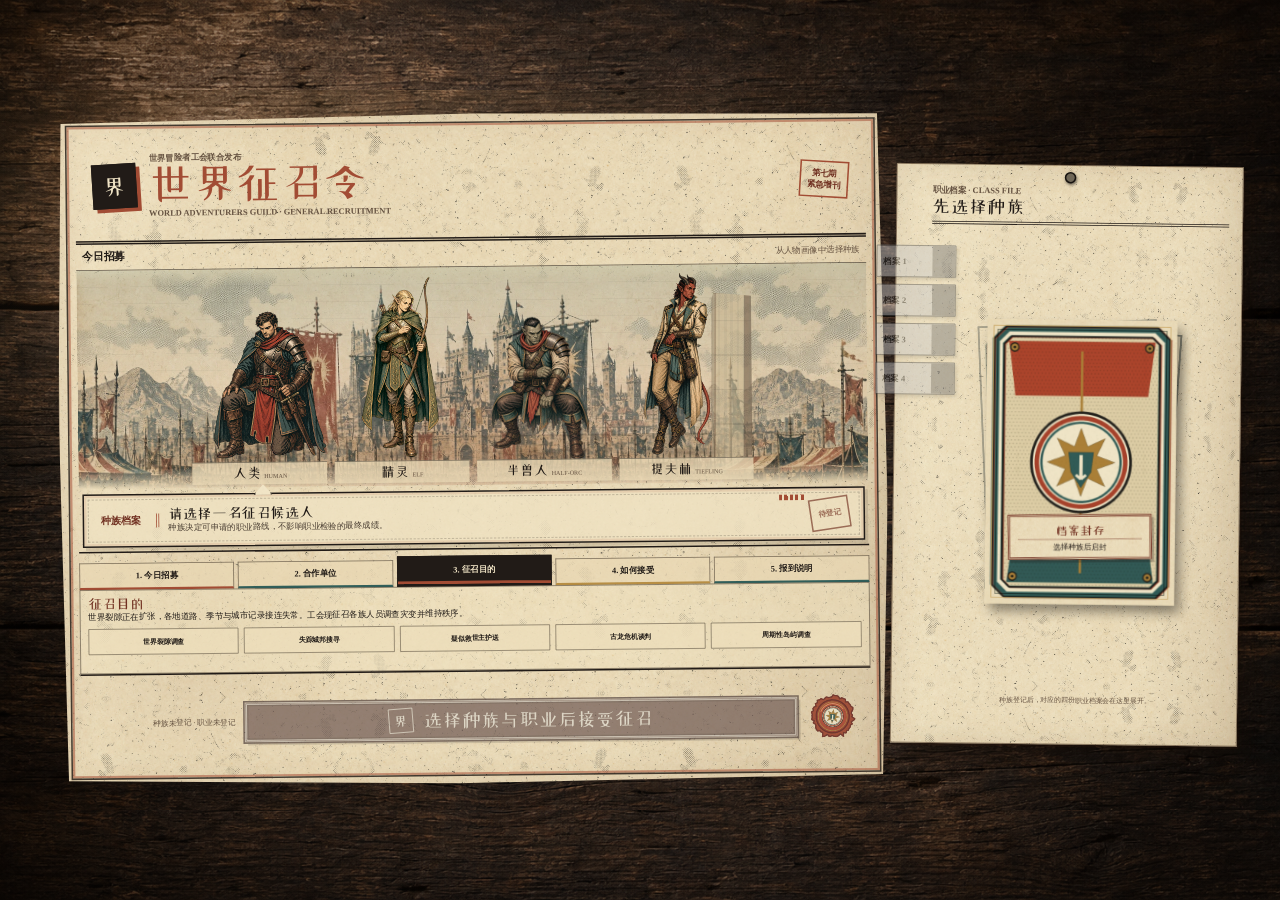
==== commit ece98549: "feat: add layered recruitment character poses" ====
--- a/world-recruitment-prototype.html
+++ b/world-recruitment-prototype.html
@@ -1,3184 +1,100 @@
 <!DOCTYPE html>
 <html lang="zh-CN">
 <head>
-  <meta charset="UTF-8" />
-  <meta name="viewport" content="width=device-width, initial-scale=1.0" />
-  <title>世界征召令 | 冒险者工会联合征募</title>
-  <style>
-    :root {
-      --paper: #f0e6d2;
-      --paper-dark: #e3d6b8;
-      --ink: #2b2118;
-      --ink-light: #5c4d3c;
-      --accent-gold: #c9a45c;
-      --accent-red: #a34f3e;
-      --human-primary: #c9a45c;
-      --human-secondary: #a34f3e;
-      --elf-primary: #7a9e7e;
-      --elf-secondary: #c9b86a;
-      --orc-primary: #4a5a3a;
-      --orc-secondary: #8c4b3a;
-      --tiefling-primary: #7a2e2e;
-      --tiefling-secondary: #d4af37;
-      --shadow: rgba(43, 33, 24, 0.18);
-    }
-
-    * { box-sizing: border-box; }
-
-    html, body {
-      margin: 0;
-      padding: 0;
-      width: 100%;
-      min-height: 100%;
-      min-height: 100dvh;
-      background-color: #241910;
-      color: var(--ink);
-      font-family: "Noto Serif SC", "Source Han Serif SC", "SimSun", Georgia, serif;
-      overflow-x: hidden;
-    }
-
-    /* 木桌单独铺满视口，不跟内容一起被压扁 */
-    .wood-bg {
-      position: fixed;
-      inset: 0;
-      z-index: 0;
-      background-color: #241910;
-      background-image: url("assets/ui/recruitment-kit-v2/wood_table.png");
-      background-repeat: no-repeat;
-      background-position: center center;
-      background-size: cover;
-      pointer-events: none;
-    }
-
-    body {
-      display: flex;
-      align-items: center;
-      justify-content: center;
-      padding: 10px;
-      position: relative;
-      z-index: 1;
-      min-height: 100dvh;
-      box-sizing: border-box;
-    }
-
-    .paper-grain {
-      position: fixed;
-      inset: 0;
-      pointer-events: none;
-      opacity: 0.22;
-      mix-blend-mode: multiply;
-      background-image:
-        url("assets/ui/recruitment-kit-v2/grunge_texture.png"),
-        repeating-linear-gradient(0deg, transparent, transparent 2px, rgba(43,33,24,0.03) 2px, rgba(43,33,24,0.03) 3px),
-        repeating-linear-gradient(90deg, transparent, transparent 2px, rgba(43,33,24,0.02) 2px, rgba(43,33,24,0.02) 3px);
-      background-size: 520px 520px, auto, auto;
-      background-repeat: repeat, repeat, repeat;
-      z-index: 0;
-    }
-
-    /* 旧桌面碎纸/地图装饰与演示图不符，关闭 */
-    .desk-layers { display: none !important; }
-
-    /* 舞台：宽度按视口高度反推，保证整纸可见且不拉伸 */
-    .poster-stage {
-      position: relative;
-      z-index: 1;
-      width: min(1280px, 94vw, calc((100dvh - 20px) * 1.5));
-      margin: 0 auto;
-    }
-
-    .poster-shell {
-      position: relative;
-      z-index: 2;
-      width: 100%;
-      margin: 0;
-      line-height: 0;
-      filter: drop-shadow(0 16px 24px rgba(0,0,0,0.55));
-    }
-
-    /* 高度跟图走，禁止 fill */
-    .poster-art {
-      display: block;
-      position: relative;
-      width: 100%;
-      height: auto;
-      object-fit: contain;
-      pointer-events: none;
-      user-select: none;
-    }
-
-    /* 内容落在羊皮纸心 —— 百分比相对纸面 */
-    .poster-ui {
-      position: absolute;
-      inset: 6% 7.5% 7% 7.5%;
-      display: flex;
-      flex-direction: column;
-      min-height: 0;
-      overflow: hidden;
-      gap: 3px;
-      line-height: normal;
-    }
-
-    /* 左侧会旗 —— 演示图左上探出 */
-    .prop-banner {
-      position: absolute;
-      left: -3.5%;
-      top: 6%;
-      width: 11%;
-      height: 52%;
-      background: url("assets/ui/recruitment-kit/banner.png") center top / contain no-repeat;
-      pointer-events: none;
-      z-index: 3;
-      filter: drop-shadow(0 8px 12px rgba(0,0,0,0.4));
-    }
-
-    /* 右上角改小蜡印，别用大圆环盖住纸面 */
-    .prop-crest {
-      position: absolute;
-      right: 8%;
-      top: 4%;
-      width: 4.5%;
-      aspect-ratio: 1;
-      background: url("assets/ui/recruitment-kit/wax_seal.png") center / contain no-repeat;
-      pointer-events: none;
-      z-index: 3;
-      opacity: 0.88;
-      transform: rotate(12deg);
-      filter: drop-shadow(0 3px 5px rgba(0,0,0,0.35));
-    }
-
-    /* 左上角小蜡封 —— 演示图 */
-    .prop-seal-tl {
-      position: absolute;
-      left: 7%;
-      top: 3.5%;
-      width: 5%;
-      aspect-ratio: 1;
-      background: url("assets/ui/recruitment-kit/wax_seal.png") center / contain no-repeat;
-      pointer-events: none;
-      z-index: 3;
-      opacity: 0.9;
-      transform: rotate(-18deg);
-      filter: drop-shadow(0 3px 5px rgba(0,0,0,0.35));
-    }
-
-    /* 演示图桌面道具：左下蜡烛、右下羽笔 */
-    .prop-candle {
-      position: absolute;
-      left: 1%;
-      bottom: -2%;
-      width: 9%;
-      aspect-ratio: 1;
-      background: url("assets/ui/recruitment-kit-v2/prop_candle.png") center / contain no-repeat;
-      pointer-events: none;
-      z-index: 4;
-      filter: drop-shadow(0 6px 10px rgba(0,0,0,0.45));
-    }
-
-    .prop-quill {
-      position: absolute;
-      right: 0.5%;
-      bottom: -1%;
-      width: 11%;
-      aspect-ratio: 1;
-      background: url("assets/ui/recruitment-kit-v2/prop_quill.png") center / contain no-repeat;
-      pointer-events: none;
-      z-index: 4;
-      filter: drop-shadow(0 6px 10px rgba(0,0,0,0.4));
-    }
-
-    /* 接受条旁蜡封 —— 演示图右下角常显 */
-    .accept-zone .wax-seal {
-      /* merged into .wax-seal below */
-    }
-
-    .app { /* legacy */ }
-
-    .poster-header {
-      text-align: center;
-      flex: 0 0 auto;
-      padding: 0;
-      margin: 0 0 2px;
-      border: none;
-      background: none;
-      position: relative;
-      z-index: 5;
-    }
-
-    .race-row {
-      flex: 0 0 auto;
-      min-height: 0;
-      position: relative;
-      z-index: 2;
-    }
-
-    /* 演示图：种族四卡 + 职业叠同一上半区 */
-    .select-band {
-      display: grid;
-      grid-template-columns: minmax(0, 1fr) minmax(168px, 24%);
-      gap: 12px 16px;
-      align-items: end;
-      flex: 0 0 auto;
-      min-height: 0;
-    }
-
-    .character-figure {
-      width: 100%;
-      aspect-ratio: 2 / 3;
-      max-height: min(168px, 23vh);
-      display: flex;
-      align-items: flex-end;
-      justify-content: center;
-      position: relative;
-      transition: transform 0.35s ease, filter 0.35s ease, box-shadow 0.2s;
-      transform-origin: bottom center;
-      padding: 0;
-    }
-
-    .character-slot[data-selected="true"] .character-figure {
-      transform: scale(1.05);
-      filter: brightness(1.08);
-    }
-
-    /* 标题：演示图是纸上墨字 + 纹章，不用厚红牌抢视觉 */
-    .title-plaque {
-      display: inline-flex;
-      align-items: center;
-      justify-content: center;
-      gap: 12px;
-      min-width: auto;
-      padding: 2px 8px;
-      background: none;
-      filter: none;
-    }
-
-    .title-plaque::before {
-      content: "";
-      width: 42px;
-      height: 42px;
-      background: url("assets/ui/recruitment-kit/crossed_hammers.png") center / contain no-repeat;
-      flex: 0 0 auto;
-      filter: drop-shadow(0 2px 3px rgba(0,0,0,0.3));
-    }
-
-    h1 {
-      font-size: clamp(1.7rem, 3.2vw, 2.6rem);
-      margin: 0;
-      letter-spacing: 0.28em;
-      font-weight: 900;
-      color: #1a120c;
-      text-shadow: 0 1px 0 rgba(255,240,210,0.35);
-    }
-
-    .subtitle {
-      margin-top: 2px;
-      font-size: clamp(0.62rem, 1.1vw, 0.78rem);
-      letter-spacing: 0.2em;
-      color: var(--ink-light);
-    }
-
-    .subtitle::before,
-    .subtitle::after {
-      content: "—";
-      margin: 0 0.4em;
-      opacity: 0.7;
-    }
-
-    /* 演示图结构：种族横排满宽 → 下方「详情 | 职业」 */
-    .characters {
-      display: grid;
-      grid-template-columns: repeat(4, minmax(0, 1fr));
-      gap: clamp(8px, 1.2vw, 14px);
-      width: 100%;
-      margin: 0;
-      position: relative;
-      z-index: 2;
-      align-items: end;
-    }
-
-    /* 种族说明单独一行，在种族卡下方左侧（演示图） */
-    .race-info-box {
-      margin-top: 2px;
-      border: none;
-      background: transparent;
-      padding: 2px 8px 2px 2px;
-      min-height: 0;
-      position: relative;
-      box-shadow: none;
-      flex: 0 0 auto;
-      max-width: 72%;
-    }
-
-    .detail-row { display: none; }
-
-    .career-zone {
-      position: relative;
-      min-height: 0;
-      background: transparent;
-      border: none;
-      box-shadow: none;
-      padding-top: 0;
-      align-self: end;
-      justify-self: center;
-    }
-
-    .career-zone-title {
-      text-align: center;
-      font-size: 0.68rem;
-      letter-spacing: 0.1em;
-      margin-bottom: 4px;
-      color: var(--ink-light);
-    }
-
-    .card-stack {
-      position: relative;
-      width: 150px;
-      height: 178px;
-      margin: 0 auto;
-    }
-
-    .career-card {
-      position: absolute;
-      width: 136px;
-      height: 170px;
-      left: 50%;
-      top: 50%;
-      margin-left: -68px;
-      margin-top: -85px;
-      border: 1px solid rgba(43,33,24,0.7);
-      background: #efe2c4;
-      border-radius: 1px;
-      box-shadow: 3px 4px 8px rgba(0,0,0,0.22);
-      transform-origin: center bottom;
-      transition: transform 0.35s ease, z-index 0s linear 0s;
-      cursor: pointer;
-      overflow: hidden;
-      display: flex;
-      flex-direction: column;
-    }
-
-    .info-panels {
-      margin-top: 2px;
-      flex: 1 1 auto;
-      min-height: 120px;
-      display: flex;
-      flex-direction: column;
-    }
-
-    .accept-zone {
-      margin-top: 4px;
-      text-align: center;
-      position: relative;
-      min-height: 44px;
-      flex: 0 0 auto;
-    }
-
-    @media (max-width: 900px) {
-      .poster-stage { width: min(960px, 98vw); }
-      .poster-ui { inset: 5.5% 6% 6.5%; }
-      .select-band { grid-template-columns: 1fr 160px; }
-      .prop-banner { width: 9%; opacity: 0.85; }
-      .character-figure { max-height: 130px; }
-    }
-
-    @media (max-width: 640px) {
-      body { display: block; padding: 8px; align-items: stretch; }
-      .poster-stage { width: 100%; max-height: none; }
-      .poster-art { max-height: none; }
-      .poster-ui { inset: 5% 6% 6%; }
-      .select-band { grid-template-columns: 1fr; }
-      .characters { width: 100%; }
-      .race-info-box { max-width: 100%; }
-      .prop-banner, .prop-crest, .prop-seal-tl, .prop-candle, .prop-quill { display: none; }
-    }
-
-    .character-slot {
-      position: relative;
-      display: flex;
-      flex-direction: column;
-      align-items: center;
-      justify-content: flex-end;
-      min-height: 0;
-      width: 100%;
-      cursor: pointer;
-      transition: transform 0.25s ease;
-      background: transparent;
-      border: none;
-      padding: 0;
-      font-family: inherit;
-      color: inherit;
-    }
-
-    .character-slot:hover .character-figure {
-      box-shadow: 0 0 0 2px var(--accent-gold);
-    }
-
-    .character-name {
-      margin-top: 4px;
-      font-size: 0.78rem;
-      letter-spacing: 0.1em;
-      font-weight: 700;
-      text-align: center;
-      line-height: 1.25;
-    }
-
-    .character-name .en-name {
-      display: block;
-      font-size: 0.58rem;
-      letter-spacing: 0.14em;
-      color: var(--ink-light);
-      font-weight: 500;
-    }
-
-    .career-zone {
-      position: relative;
-      min-height: 0;
-      background: transparent;
-      border: none;
-      box-shadow: none;
-      padding-top: 0;
-      margin-top: 0;
-      align-self: stretch;
-    }
-
-    .career-zone-title {
-      text-align: center;
-      font-size: 0.88rem;
-      letter-spacing: 0.08em;
-      margin: 0 0 12px;
-      color: var(--ink);
-      font-weight: 700;
-    }
-
-    .card-stack {
-      position: relative;
-      width: 190px;
-      height: 270px;
-      margin: 0 auto;
-    }
-
-    .career-card {
-      position: absolute;
-      width: 172px;
-      height: 248px;
-      left: 50%;
-      top: 50%;
-      margin-left: -86px;
-      margin-top: -124px;
-      border: 1px solid rgba(43,33,24,0.7);
-      background: #efe2c4;
-      border-radius: 1px;
-      box-shadow: 4px 6px 12px rgba(0,0,0,0.25);
-      transform-origin: center bottom;
-      transition: transform 0.35s ease, z-index 0s linear 0s;
-      cursor: pointer;
-      overflow: hidden;
-      display: flex;
-      flex-direction: column;
-    }
-
-    /* 关掉脉冲光效；选中用金纹环框 */
-    .burst-overlay {
-      display: none !important;
-    }
-
-    .character-slot[data-selected="true"] .character-figure { transform: scale(1.04); filter: brightness(1.06); }
-
-    .selection-ring {
-      position: absolute;
-      inset: -12% -8%;
-      background-image: url("assets/ui/recruitment-kit/ornate_ring.png");
-      background-repeat: no-repeat;
-      background-position: center;
-      background-size: contain;
-      opacity: 0;
-      transition: opacity 0.25s ease;
-      pointer-events: none;
-      z-index: 3;
-      filter: drop-shadow(0 0 4px rgba(201,164,92,0.55));
-    }
-
-    .character-slot[data-selected="true"] .selection-ring { opacity: 0.92; }
-
-    .character-art {
-      width: 100%;
-      aspect-ratio: 2 / 3;
-      background-repeat: no-repeat;
-      background-position: center 18%;
-      background-size: cover;
-      border: 2px solid var(--ink);
-      border-radius: 3px;
-      box-shadow: 0 8px 16px rgba(43,33,24,0.35), inset 0 0 0 1px rgba(255,255,255,0.25);
-      position: relative;
-      z-index: 2;
-      transition: box-shadow 0.35s ease;
-    }
-
-    .character-slot[data-race="human"][data-selected="true"] .character-art { box-shadow: 0 0 0 3px var(--human-primary), 0 10px 18px rgba(43,33,24,0.4); }
-    .character-slot[data-race="elf"][data-selected="true"] .character-art { box-shadow: 0 0 0 3px var(--elf-primary), 0 10px 18px rgba(43,33,24,0.4); }
-    .character-slot[data-race="half_orc"][data-selected="true"] .character-art { box-shadow: 0 0 0 3px var(--orc-primary), 0 10px 18px rgba(43,33,24,0.4); }
-    .character-slot[data-race="tiefling"][data-selected="true"] .character-art { box-shadow: 0 0 0 3px var(--tiefling-primary), 0 10px 18px rgba(43,33,24,0.4); }
-
-    /* 内部素材：种族征召插画（真实生成图，替代占位剪影） */
-    .art-human { background-image: url("assets/recruitment/generated/race_human_card-preview.webp"); }
-    .art-elf { background-image: url("assets/recruitment/generated/race_elf_card-preview.webp"); }
-    .art-orc { background-image: url("assets/recruitment/generated/race_half_orc_card-preview.webp"); }
-    .art-tiefling { background-image: url("assets/recruitment/generated/race_tiefling_card-preview.webp"); }
-
-    /* 选中光效 */
-    .burst-overlay {
-      position: absolute;
-      inset: -10% -5% 0;
-      pointer-events: none;
-      opacity: 0;
-      transition: opacity 0.35s ease;
-      z-index: -1;
-    }
-
-    [data-race="human"] .burst-overlay,
-    [data-race="elf"] .burst-overlay {
-      background:
-        conic-gradient(from 0deg at 50% 60%, var(--human-primary) 0deg 30deg, transparent 30deg 40deg, var(--human-secondary) 40deg 80deg, transparent 80deg 110deg, var(--human-primary) 110deg 150deg, transparent 150deg 180deg, var(--human-secondary) 180deg 220deg, transparent 220deg 250deg, var(--human-primary) 250deg 290deg, transparent 290deg 320deg, var(--human-secondary) 320deg 360deg);
-      mix-blend-mode: multiply;
-      animation: rotate-slow 18s linear infinite;
-    }
-
-    [data-race="elf"] .burst-overlay {
-      background:
-        conic-gradient(from 180deg at 50% 60%, var(--elf-primary) 0deg 24deg, transparent 24deg 36deg, var(--elf-secondary) 36deg 72deg, transparent 72deg 96deg, var(--elf-primary) 96deg 132deg, transparent 132deg 156deg, var(--elf-secondary) 156deg 192deg, transparent 192deg 216deg, var(--elf-primary) 216deg 252deg, transparent 252deg 276deg, var(--elf-secondary) 276deg 312deg, transparent 312deg 336deg, var(--elf-primary) 336deg 360deg);
-      animation-direction: reverse;
-    }
-
-    [data-race="half_orc"] .burst-overlay,
-    [data-race="tiefling"] .burst-overlay {
-      background:
-        repeating-radial-gradient(circle at 50% 55%, transparent 0 10px, var(--orc-primary) 11px 13px, transparent 14px 26px);
-      mix-blend-mode: multiply;
-      animation: breathe 2.2s steps(4) infinite, rotate-slow 22s linear infinite;
-    }
-
-    [data-race="tiefling"] .burst-overlay {
-      background:
-        repeating-radial-gradient(circle at 48% 52%, transparent 0 8px, var(--tiefling-primary) 9px 11px, transparent 12px 20px, var(--tiefling-secondary) 21px 23px, transparent 24px 36px);
-    }
-
-    .character-slot[data-selected="true"] .burst-overlay { opacity: 0.22; }
-    .character-slot:not([data-selected="true"]) { filter: brightness(0.94) saturate(0.92); }
-
-    @keyframes rotate-slow { to { transform: rotate(360deg); } }
-    @keyframes breathe {
-      0%, 100% { opacity: 0.35; }
-      25% { opacity: 0.55; }
-      50% { opacity: 0.75; }
-      75% { opacity: 0.55; }
-    }
-
-    /* 种族名 */
-    .character-name .selected-mark {
-      display: none;
-      font-size: 0.62rem;
-      color: var(--accent-red);
-      letter-spacing: 0;
-    }
-
-    [data-selected="true"] .selected-mark { display: inline; }
-
-    /* 介绍区：与职业叠卡同一行 */
-    .race-info-box {
-      margin-top: 0;
-      border: none;
-      background: transparent;
-      padding: 4px 8px 4px 4px;
-      min-height: 0;
-      position: relative;
-      box-shadow: none;
-    }
-
-    .race-info-title .stamp {
-      position: absolute;
-      right: 8%;
-      top: 0;
-      font-size: 0.78rem;
-      border: 2px solid var(--accent-red);
-      color: var(--accent-red);
-      padding: 5px 9px;
-      background: rgba(240, 220, 180, 0.45);
-      transform: rotate(-14deg);
-      letter-spacing: 0.14em;
-      font-weight: 800;
-      box-shadow: 0 2px 0 rgba(163,79,62,0.25);
-      z-index: 2;
-    }
-
-    .character-slot[data-selected="true"] .character-art {
-      box-shadow:
-        0 0 0 3px #e0b45a,
-        0 0 0 6px rgba(201,164,92,0.35),
-        0 10px 18px rgba(43,33,24,0.4);
-    }
-
-    .career-card:hover { transform: translateY(-6px) rotate(0deg) !important; z-index: 100 !important; }
-
-    .career-card[data-selected="true"] {
-      z-index: 200 !important;
-      transform: translateY(-10px) rotate(0deg) !important;
-      box-shadow: 0 0 0 2px var(--accent-gold), 4px 6px 0 var(--shadow);
-    }
-
-    .race-info-box::before,
-    .race-info-box::after {
-      display: none;
-    }
-
-    .race-info-header {
-      display: flex;
-      align-items: baseline;
-      gap: 12px;
-      margin-bottom: 6px;
-    }
-
-    .race-info-title {
-      font-size: 1.05rem;
-      font-weight: 800;
-      margin: 0;
-      display: inline-flex;
-      align-items: center;
-      gap: 8px;
-      position: relative;
-    }
-
-    .race-info-title .en {
-      font-size: 0.7rem;
-      letter-spacing: 0.1em;
-      color: var(--ink-light);
-      font-weight: 400;
-    }
-
-    .race-info-body {
-      font-size: 0.76rem;
-      line-height: 1.4;
-      color: var(--ink-light);
-      max-width: 92%;
-      display: -webkit-box;
-      -webkit-line-clamp: 3;
-      -webkit-box-orient: vertical;
-      overflow: hidden;
-    }
-
-    .poster-line {
-      font-size: 0.92rem;
-      font-weight: 800;
-      letter-spacing: 0.06em;
-      margin: 0 0 4px;
-    }
-
-    .mission-tags {
-      display: flex;
-      flex-wrap: wrap;
-      gap: 6px;
-      margin-top: 6px;
-    }
-
-    .mission-tag {
-      border: 1px solid rgba(43,33,24,0.45);
-      padding: 3px 8px;
-      font-size: 0.68rem;
-      cursor: pointer;
-      background: transparent;
-      color: var(--ink);
-      font-family: inherit;
-      transition: background 0.2s, color 0.2s;
-      position: relative;
-    }
-
-    /* 职业卡区域 —— 与种族卡同高带 */
-    .career-zone {
-      position: relative;
-      min-height: 0;
-      background: transparent;
-      border: none;
-      box-shadow: none;
-      padding-top: 0;
-      align-self: end;
-      justify-self: center;
-    }
-
-    .career-zone-title {
-      text-align: center;
-      font-size: 0.68rem;
-      letter-spacing: 0.1em;
-      margin-bottom: 4px;
-      color: var(--ink-light);
-    }
-
-    .card-stack {
-      position: relative;
-      width: 152px;
-      height: 188px;
-      margin: 0 auto;
-    }
-
-    .career-card {
-      position: absolute;
-      width: 138px;
-      height: 180px;
-      left: 50%;
-      top: 50%;
-      margin-left: -69px;
-      margin-top: -90px;
-      border: 1px solid rgba(43,33,24,0.7);
-      background: #efe2c4;
-      border-radius: 1px;
-      box-shadow: 3px 4px 8px rgba(0,0,0,0.22);
-      transform-origin: center bottom;
-      transition: transform 0.35s ease, z-index 0s linear 0s;
-      cursor: pointer;
-      overflow: hidden;
-      display: flex;
-      flex-direction: column;
-    }
-
-    .career-card:hover { transform: translateY(-6px) rotate(0deg) !important; z-index: 100 !important; }
-
-    .career-card[data-selected="true"] {
-      z-index: 200 !important;
-      transform: translateY(-10px) rotate(0deg) !important;
-      box-shadow: 0 0 0 2px var(--accent-gold), 4px 6px 0 var(--shadow);
-    }
-
-    .career-card-back {
-      background:
-        repeating-linear-gradient(45deg, var(--paper-dark), var(--paper-dark) 10px, #d8cbb0 10px, #d8cbb0 12px);
-    }
-    .career-card-back::after {
-      content: "?";
-      position: absolute;
-      inset: 0;
-      display: flex;
-      align-items: center;
-      justify-content: center;
-      font-size: 4rem;
-      color: var(--ink-light);
-      opacity: 0.2;
-    }
-
-    .card-art {
-      height: 42%;
-      background-size: cover;
-      background-position: center;
-      filter: sepia(0.2);
-    }
-
-    .card-body {
-      padding: 6px 8px;
-      flex: 1;
-      display: flex;
-      flex-direction: column;
-      min-height: 0;
-    }
-
-    .card-title {
-      font-size: 0.88rem;
-      font-weight: 800;
-      margin: 0 0 2px;
-    }
-
-    .card-location {
-      font-size: 0.62rem;
-      color: var(--ink-light);
-      margin-bottom: 4px;
-    }
-
-    .card-desc {
-      font-size: 0.62rem;
-      line-height: 1.3;
-      color: var(--ink-light);
-      flex: 1;
-      overflow: hidden;
-    }
-
-    .card-selected-mark {
-      position: absolute;
-      top: 8px;
-      right: 8px;
-      width: 32px;
-      height: 32px;
-      border: 2px solid var(--accent-red);
-      color: var(--accent-red);
-      border-radius: 50%;
-      display: flex;
-      align-items: center;
-      justify-content: center;
-      font-size: 0.65rem;
-      font-weight: 800;
-      transform: rotate(-8deg);
-      opacity: 0;
-      transition: opacity 0.2s;
-    }
-
-    [data-selected="true"] .card-selected-mark { opacity: 1; }
-
-    /* 底部信息板块 */
-    .panel-tabs {
-      display: grid;
-      grid-template-columns: repeat(5, 1fr);
-      gap: 5px;
-      margin-bottom: 6px;
-      flex: 0 0 auto;
-    }
-
-    .panel-tab {
-      border: 1px solid rgba(43,33,24,0.45);
-      background: rgba(240, 228, 200, 0.35);
-      padding: 7px 2px;
-      text-align: center;
-      cursor: pointer;
-      font-size: 0.72rem;
-      font-weight: 700;
-      letter-spacing: 0.04em;
-      color: var(--ink);
-      font-family: inherit;
-      transition: background 0.2s, color 0.2s, border-color 0.2s, box-shadow 0.2s;
-      box-shadow: 0 1px 0 rgba(255,255,255,0.25);
-    }
-
-    .panel-tab:hover { background: rgba(43,33,24,0.1); }
-    /* 演示图：选中页签下沉深棕 + 金边 */
-    .panel-tab[data-active="true"] {
-      background: #3a2c22;
-      border-color: var(--accent-gold);
-      color: #f3e6c8;
-      box-shadow: inset 0 2px 4px rgba(0,0,0,0.35);
-    }
-
-    .panel-content {
-      border: 1px dashed rgba(43,33,24,0.28);
-      background:
-        linear-gradient(90deg, rgba(240,228,200,0.55) 0%, rgba(240,228,200,0.2) 42%, transparent 70%),
-        url("assets/ui/recruitment-kit/mountain_fortress.png") left center / 38% auto no-repeat;
-      padding: 8px 10px 8px 12px;
-      min-height: 0;
-      flex: 1 1 auto;
-      overflow: hidden;
-      box-shadow: none;
-    }
-
-    .poster-line {
-      font-size: 1.05rem;
-      font-weight: 800;
-      letter-spacing: 0.08em;
-      margin: 0 0 8px;
-    }
-
-    .mission-tags {
-      display: flex;
-      flex-wrap: wrap;
-      gap: 8px;
-      margin-top: 12px;
-    }
-
-    .mission-tag {
-      border: 1px solid rgba(43,33,24,0.45);
-      padding: 5px 10px;
-      font-size: 0.8rem;
-      cursor: pointer;
-      background: transparent;
-      color: var(--ink);
-      font-family: inherit;
-      transition: background 0.2s, color 0.2s;
-      position: relative;
-    }
-
-    .mission-tag:hover { background: rgba(43,33,24,0.08); }
-    .mission-tag[data-active="true"] { background: #3a2c22; color: #f3e6c8; border-color: #3a2c22; }
-    .mission-tag[data-active="true"]::after {
-      content: "✓";
-      margin-left: 6px;
-      font-size: 0.7rem;
-    }
-
-    .mission-item {
-      display: flex;
-      flex-direction: column;
-      align-items: flex-start;
-    }
-
-    /* 移动端展开的任务详情：与桌面弹窗共用同一套内容结构 */
-    .mission-inline-detail {
-      margin-top: 10px;
-      padding: 10px 12px;
-      border-left: 3px solid var(--accent-gold);
-      background: rgba(43,33,24,0.05);
-      font-size: 0.85rem;
-      max-width: 100%;
-    }
-    .mission-inline-detail .modal-section { margin-top: 10px; }
-    .mission-inline-detail .modal-section:first-child { margin-top: 0; }
-    .mission-inline-detail .modal-section h4 { margin: 0 0 4px; font-size: 0.88rem; }
-    .mission-inline-detail .modal-section ul { margin: 0; padding-left: 18px; }
-    .mission-inline-detail .guild-note { margin-top: 10px; padding: 10px; border-left: 3px solid var(--accent-gold); background: rgba(201,164,92,0.12); font-size: 0.82rem; color: var(--ink-light); }
-
-    /* 接受征召 */
-    .accept-btn {
-      display: block;
-      width: 100%;
-      border: 2px dashed #c9a45c;
-      outline: 1px solid #2f241c;
-      outline-offset: 2px;
-      background: linear-gradient(180deg, #5a4334 0%, #2f241c 55%, #241910 100%);
-      padding: 11px 20px;
-      font-size: 0.98rem;
-      font-weight: 800;
-      letter-spacing: 0.14em;
-      cursor: pointer;
-      font-family: inherit;
-      color: #f0e2c4;
-      transition: filter 0.2s, opacity 0.2s;
-      position: relative;
-      box-shadow: inset 0 1px 0 rgba(255,220,160,0.22), 0 4px 10px rgba(0,0,0,0.25);
-    }
-
-    .accept-btn:hover:not(:disabled) { filter: brightness(1.08); }
-    .accept-btn:disabled {
-      opacity: 1;
-      cursor: not-allowed;
-      background: rgba(43,33,24,0.08);
-      color: var(--ink-light);
-      border-style: solid;
-      border-color: rgba(43,33,24,0.45);
-      box-shadow: none;
-    }
-
-    .wax-seal {
-      position: absolute;
-      right: -2%;
-      bottom: -42%;
-      width: 56px;
-      height: 56px;
-      background-image: url("assets/ui/recruitment-kit/wax_seal.png");
-      background-repeat: no-repeat;
-      background-position: center;
-      background-size: contain;
-      filter: drop-shadow(2px 4px 4px rgba(0,0,0,0.35));
-      opacity: 0.92;
-      transform: rotate(10deg);
-      transition: opacity 0.3s, transform 0.5s cubic-bezier(0.175, 0.885, 0.32, 1.275);
-      pointer-events: none;
-      z-index: 2;
-    }
-
-    .accept-zone.stamped .wax-seal {
-      opacity: 1;
-      transform: scale(1.12) rotate(-6deg);
-    }
-    .accept-zone.stamped .accept-btn { background: var(--ink); color: var(--paper); }
-
-    /* 任务详情弹窗 */
-    .modal-overlay {
-      position: fixed;
-      inset: 0;
-      background: rgba(43,33,24,0.45);
-      z-index: 1000;
-      display: flex;
-      align-items: center;
-      justify-content: center;
-      padding: 20px;
-      opacity: 0;
-      pointer-events: none;
-      transition: opacity 0.25s ease;
-    }
-
-    .modal-overlay.open { opacity: 1; pointer-events: auto; }
-
-    .modal-sheet {
-      background-color: rgba(240,230,210,0.96);
-      background-image: url("assets/ui/recruitment-kit-v2/parchment_poster.png");
-      background-repeat: no-repeat;
-      background-position: center;
-      background-size: cover;
-      border: 2px solid var(--ink);
-      max-width: 640px;
-      width: 100%;
-      max-height: 80vh;
-      overflow-y: auto;
-      padding: 28px;
-      box-shadow: 8px 12px 0 var(--shadow);
-      position: relative;
-    }
-
-    .modal-close {
-      position: absolute;
-      top: 10px;
-      right: 14px;
-      background: none;
-      border: none;
-      font-size: 1.5rem;
-      cursor: pointer;
-      color: var(--ink);
-    }
-
-    .modal-title { margin-top: 0; font-size: 1.4rem; }
-    .modal-section { margin-top: 16px; }
-    .modal-section h4 { margin: 0 0 6px; font-size: 0.95rem; }
-    .modal-section ul { margin: 0; padding-left: 20px; }
-    .modal-section li { margin-bottom: 4px; }
-    .guild-note {
-      margin-top: 16px;
-      padding: 12px;
-      border-left: 4px solid var(--accent-gold);
-      background: rgba(201,164,92,0.12);
-      font-size: 0.9rem;
-      color: var(--ink-light);
-    }
-
-    /* 清场过渡 & 职业检验占位 */
-    .transition-screen {
-      position: fixed;
-      inset: 0;
-      background: var(--ink);
-      color: var(--paper);
-      z-index: 2000;
-      display: flex;
-      flex-direction: column;
-      align-items: center;
-      justify-content: center;
-      opacity: 0;
-      pointer-events: none;
-      transition: opacity 0.6s ease;
-    }
-
-    .transition-screen.open { opacity: 1; pointer-events: auto; }
-
-    .transition-screen h2 { font-size: 2rem; letter-spacing: 0.3em; margin-bottom: 12px; }
-    .transition-screen p { color: var(--paper-dark); }
-
-    /* 响应式 */
-    @media (max-width: 900px) {
-      .card-stack { margin-top: 8px; }
-      .characters { grid-template-columns: repeat(4, 1fr); width: 90%; }
-      .panel-tabs { grid-template-columns: repeat(5, 1fr); }
-      .mission-tags { flex-direction: row; flex-wrap: wrap; }
-      .mission-item { width: auto; }
-      .mission-tag { width: auto; text-align: center; }
-      .character-figure { max-height: 110px; }
-    }
-
-    @media (max-width: 640px) {
-      h1 { letter-spacing: 0.15em; font-size: 1.4rem; }
-      .panel-tabs { grid-template-columns: repeat(2, 1fr); }
-      .characters { gap: 6px; width: 100%; grid-template-columns: repeat(2, 1fr); }
-      .character-figure { max-height: 160px; }
-      .title-plaque { min-width: 70%; padding: 8px 28px; }
-    }
-
-    @media (prefers-reduced-motion: reduce) {
-      .burst-overlay, .selection-ring { animation: none !important; }
-      .career-card, .character-figure, .character-art, .wax-seal { transition: none; }
-    }
-
-    /* ========== 版式层级重建（P0）========== */
-    .poster-ui {
-      inset: 5% 6.5% 5.5% 6.5%;
-      gap: 8px;
-      overflow: hidden;
-    }
-
-    .prop-banner {
-      left: -2.5%;
-      top: 8%;
-      width: 7.5%;
-      height: 42%;
-      opacity: 0.72;
-      filter: saturate(0.7) brightness(0.92) drop-shadow(0 6px 10px rgba(0,0,0,0.35));
-    }
-
-    .prop-candle { left: 0.5%; bottom: -3%; width: 11%; }
-    .prop-quill { right: -0.5%; bottom: -2%; width: 12%; }
-
-    /* 标题独占顶行，不被种族卡压住 */
-    .poster-header {
-      flex: 0 0 auto;
-      z-index: 20;
-      margin: 0 0 8px;
-      padding: 6px 0 14px;
-      min-height: 96px;
-      display: flex;
-      flex-direction: column;
-      align-items: center;
-      justify-content: center;
-      gap: 4px;
-      background: linear-gradient(180deg, rgba(244,230,200,0.55) 0%, rgba(244,230,200,0.2) 70%, transparent 100%);
-      pointer-events: none;
-    }
-
-    .poster-header * { pointer-events: auto; }
-
-    /* 72% / 28% 双栏，整体下移约 100px，让出标题 */
-    .select-band {
-      display: grid;
-      grid-template-columns: minmax(0, 72%) minmax(0, 28%);
-      gap: 10px 14px;
-      align-items: stretch;
-      flex: 0 0 auto;
-      min-height: 190px;
-      margin-top: 72px;
-    }
-
-    .title-row {
-      display: flex;
-      align-items: center;
-      justify-content: center;
-      gap: 14px;
-      width: 100%;
-    }
-
-    .title-crest {
-      width: 40px;
-      height: 40px;
-      flex: 0 0 auto;
-      background: url("assets/ui/recruitment-kit/crossed_hammers.png") center / contain no-repeat;
-      filter: drop-shadow(0 2px 3px rgba(0,0,0,0.35));
-    }
-
-    .title-crest.right {
-      background-image: url("assets/ui/recruitment-kit/ornate_ring.png");
-      width: 36px;
-      height: 36px;
-      opacity: 0.9;
-    }
-
-    .title-plaque {
-      background: none;
-      padding: 0;
-      filter: none;
-      display: block;
-    }
-
-    .title-plaque::before { display: none !important; }
-
-    h1 {
-      font-size: clamp(1.85rem, 3.4vw, 2.75rem);
-      letter-spacing: 0.32em;
-      color: #1a120c;
-      text-shadow: 0 1px 0 rgba(255,245,220,0.5);
-      line-height: 1.15;
-    }
-
-    .subtitle {
-      font-size: clamp(0.78rem, 1.25vw, 0.95rem);
-      letter-spacing: 0.22em;
-      color: #3d2f22;
-      font-weight: 600;
-    }
-
-    .race-row {
-      display: flex;
-      flex-direction: column;
-      min-height: 0;
-      z-index: 2;
-    }
-
-    .characters {
-      width: 100%;
-      margin: 0;
-      gap: 10px;
-      flex: 1 1 auto;
-      align-items: end;
-    }
-
-    .character-figure {
-      max-height: none;
-      height: 100%;
-      max-height: 190px;
-    }
-
-    .character-name {
-      margin-top: 6px;
-      font-size: 0.95rem;
-      letter-spacing: 0.06em;
-      color: #1f1610;
-      line-height: 1.2;
-    }
-
-    .character-name .en-name {
-      display: inline;
-      margin-left: 4px;
-      font-size: 0.68rem;
-      letter-spacing: 0.08em;
-      color: #5a4634;
-    }
-
-    .character-slot:not([data-selected="true"]) {
-      filter: brightness(0.82) saturate(0.85);
-      opacity: 0.92;
-    }
-
-    .character-slot[data-selected="true"] {
-      filter: none;
-      opacity: 1;
-    }
-
-    .character-slot[data-selected="true"] .character-art {
-      box-shadow:
-        0 0 0 3px #e8c36a,
-        0 0 0 7px rgba(201,164,92,0.35),
-        0 10px 18px rgba(43,33,24,0.4);
-    }
-
-    .career-zone {
-      display: flex;
-      flex-direction: column;
-      align-items: center;
-      justify-content: flex-end;
-      align-self: stretch;
-      justify-self: stretch;
-      width: 100%;
-      min-height: 100%;
-      padding-top: 0;
-    }
-
-    .career-zone-title {
-      font-size: 0.8rem;
-      color: #3d2f22;
-      margin-bottom: 8px;
-      font-weight: 700;
-    }
-
-    .card-stack {
-      width: min(100%, 188px);
-      height: 210px;
-      margin: 0 auto;
-    }
-
-    .career-card {
-      width: 168px;
-      height: 200px;
-      margin-left: -84px;
-      margin-top: -100px;
-    }
-
-    .career-card-back {
-      background:
-        linear-gradient(160deg, #c4b089 0%, #a8926a 45%, #8f7852 100%);
-      border: 2px solid #5c4a32;
-    }
-
-    .career-card-back::after {
-      content: "选择种族后揭示职业";
-      font-size: 0.72rem;
-      letter-spacing: 0.08em;
-      color: rgba(32, 24, 16, 0.55);
-      opacity: 1;
-      font-weight: 700;
-      text-align: center;
-      padding: 0 12px;
-      line-height: 1.4;
-      background:
-        radial-gradient(circle at 50% 38%, rgba(60,45,28,0.18) 0 18%, transparent 19%),
-        linear-gradient(160deg, transparent, transparent);
-    }
-
-    /* 种族说明：浅纸底 + 深墨色 */
-    .race-info-box {
-      flex: 0 0 auto;
-      max-width: 70%;
-      margin-top: 2px;
-      padding: 8px 12px;
-      background: rgba(246, 234, 206, 0.72);
-      border: 1px solid rgba(43,33,24,0.18);
-      color: #1f1610;
-    }
-
-    .race-info-title {
-      font-size: 1.1rem;
-      color: #1a120c;
-    }
-
-    .race-info-body {
-      font-size: 0.9rem;
-      line-height: 1.5;
-      color: #2b2118;
-      -webkit-line-clamp: 2;
-      max-width: 100%;
-    }
-
-    /* 信息区：页签 + 左图右文 */
-    .info-panels {
-      flex: 1 1 auto;
-      min-height: 140px;
-      display: flex;
-      flex-direction: column;
-      gap: 6px;
-      margin-top: 2px;
-    }
-
-    .panel-tabs {
-      gap: 6px;
-      margin-bottom: 0;
-    }
-
-    .panel-tab {
-      display: flex;
-      flex-direction: column;
-      align-items: center;
-      justify-content: center;
-      gap: 2px;
-      min-height: 44px;
-      padding: 8px 4px 7px;
-      font-size: 0.78rem;
-      background: rgba(245, 232, 204, 0.78);
-      border: 1px solid rgba(43,33,24,0.4);
-      color: #2b2118;
-    }
-
-    .panel-tab .tab-ico {
-      font-size: 0.95rem;
-      line-height: 1;
-      opacity: 0.85;
-    }
-
-    .panel-tab[data-active="true"] {
-      background: #3a2c22;
-      border: 1.5px solid #c9a45c;
-      color: #f3e6c8;
-      box-shadow: inset 0 2px 5px rgba(0,0,0,0.35);
-    }
-
-    .panel-body {
-      flex: 1 1 auto;
-      min-height: 0;
-      display: grid;
-      grid-template-columns: minmax(120px, 28%) minmax(0, 1fr);
-      gap: 12px;
-      align-items: stretch;
-      border: 1px dashed rgba(43,33,24,0.28);
-      padding: 8px;
-      background: rgba(246, 234, 206, 0.35);
-    }
-
-    .panel-illustration {
-      background:
-        linear-gradient(180deg, rgba(240,228,200,0.15), rgba(240,228,200,0.55)),
-        url("assets/ui/recruitment-kit/mountain_fortress.png") center / cover no-repeat;
-      border: 1px solid rgba(43,33,24,0.25);
-      min-height: 110px;
-      filter: sepia(0.35) contrast(0.92) brightness(1.05);
-      opacity: 0.88;
-    }
-
-    .panel-content {
-      border: none;
-      background: transparent;
-      padding: 2px 4px;
-      overflow: auto;
-      color: #1f1610;
-      font-size: 0.9rem;
-      line-height: 1.55;
-    }
-
-    .panel-content .poster-line,
-    .panel-content h3,
-    .panel-content strong {
-      color: #1a120c;
-    }
-
-    .mission-tags {
-      gap: 8px;
-      margin-top: 10px;
-    }
-
-    .mission-tag {
-      font-size: 0.8rem;
-      padding: 6px 10px;
-      background: rgba(245, 232, 204, 0.85);
-      color: #2b2118;
-      border-color: rgba(43,33,24,0.45);
-    }
-
-    /* CTA：深褐宽横条，禁用也清晰可见 */
-    .accept-zone {
-      flex: 0 0 auto;
-      margin-top: 6px;
-      min-height: 64px;
-      display: flex;
-      justify-content: center;
-      position: relative;
-    }
-
-    .accept-btn {
-      width: min(70%, 640px);
-      min-height: 64px;
-      position: relative;
-      border: 2px solid #c9a45c;
-      outline: 1px solid #2a1f16;
-      outline-offset: 3px;
-      background:
-        linear-gradient(180deg, #6a5040 0%, #3d2c22 42%, #2a1f16 100%);
-      color: #f3e6c8;
-      font-size: 1.05rem;
-      letter-spacing: 0.14em;
-      padding: 14px 28px 14px 52px;
-      box-shadow:
-        inset 0 1px 0 rgba(255,220,160,0.25),
-        0 6px 14px rgba(0,0,0,0.3);
-    }
-
-    .accept-btn::before {
-      content: "";
-      position: absolute;
-      left: 18px;
-      top: 50%;
-      transform: translateY(-50%);
-      width: 22px;
-      height: 22px;
-      background: url("assets/ui/recruitment-kit/ornate_ring.png") center / contain no-repeat;
-      opacity: 0.9;
-      filter: sepia(0.4) brightness(1.2);
-    }
-
-    .accept-btn:disabled {
-      opacity: 0.78;
-      cursor: not-allowed;
-      background: linear-gradient(180deg, #5a4a3c 0%, #3a3028 55%, #2c241c 100%);
-      color: #d8c8a8;
-      border-color: #a89060;
-      border-style: solid;
-      box-shadow: inset 0 1px 0 rgba(255,220,160,0.12);
-    }
-
-    .wax-seal {
-      right: calc(15% - 10px);
-      bottom: -18%;
-      width: 54px;
-      height: 54px;
-      opacity: 0.95;
-    }
-
-    @media (max-width: 900px) {
-      .select-band { grid-template-columns: 1fr 32%; min-height: 180px; }
-      .panel-body { grid-template-columns: 24% 1fr; }
-      .accept-btn { width: min(85%, 560px); }
-      .character-figure { max-height: 150px; }
-    }
-
-    @media (max-width: 640px) {
-      .select-band { grid-template-columns: 1fr; }
-      .panel-body { grid-template-columns: 1fr; }
-      .panel-illustration { min-height: 90px; }
-      .race-info-box { max-width: 100%; }
-      .accept-btn { width: 100%; }
-      .poster-header { min-height: 56px; }
-    }
-  </style>
+  <meta charset="UTF-8">
+  <meta name="viewport" content="width=device-width, initial-scale=1.0">
+  <meta name="theme-color" content="#24170f">
+  <link rel="icon" href="data:,">
+  <title>世界征召令 | 世界冒险者工会</title>
+  <link rel="stylesheet" href="./world-recruitment-prototype.css">
 </head>
 <body>
-  <div class="wood-bg" aria-hidden="true"></div>
-  <div class="paper-grain" aria-hidden="true"></div>
+  <div class="stage-viewport" id="stageViewport">
+  <main class="recruitment-desk" id="recruitmentDesk">
+    <img class="notice-sheet-layer" src="./assets/recruitment/sheets/recruitment-notice-sheet-v2.png" alt="" aria-hidden="true">
+    <img class="dossier-sheet-layer" src="./assets/recruitment/sheets/recruitment-career-dossier-v2.png" alt="" aria-hidden="true">
+    <section class="notice-paper" aria-labelledby="noticeTitle">
+      <header class="notice-head">
+        <div class="guild-mark" aria-hidden="true"><span>界</span></div>
+        <div class="notice-title-copy">
+          <p>世界冒险者工会联合发布</p>
+          <h1 id="noticeTitle">世界征召令</h1>
+          <span>WORLD ADVENTURERS GUILD · GENERAL RECRUITMENT</span>
+        </div>
+        <div class="issue-mark" aria-label="第七期世界征召">第七期<br>紧急增刊</div>
+      </header>
 
-  <div class="poster-stage">
-    <div class="desk-layers" aria-hidden="true">
-      <div class="desk-layer desk-map"></div>
-      <div class="desk-layer desk-scraps"></div>
-      <div class="desk-layer desk-docs"></div>
-    </div>
-    <div class="prop-banner" aria-hidden="true">
-      <div class="guild-banner-face">
-        <div class="guild-banner-text">世界冒险者工会</div>
-        <div class="guild-banner-en">WORLD ADVENTURERS GUILD</div>
-      </div>
-    </div>
-    <div class="desk-map" aria-hidden="true"></div>
-    <div class="desk-docs" aria-hidden="true"></div>
-    <div class="desk-scraps-float" aria-hidden="true"></div>
-    <div class="desk-pin desk-pin-tl" aria-hidden="true"></div>
-    <div class="desk-pin desk-pin-tr" aria-hidden="true"></div>
-    <div class="desk-pin desk-pin-bl" aria-hidden="true"></div>
-    <div class="prop-compass" aria-hidden="true"></div>
-    <div class="prop-candle" aria-hidden="true"></div>
-    <div class="prop-quill" aria-hidden="true"></div>
-
-    <div class="poster-shell">
-      <img class="poster-art" src="assets/ui/recruitment-kit-v2/parchment_poster_landscape.png" alt="" aria-hidden="true" />
-    </div>
-
-    <div class="poster-ui" id="app">
-    <header class="poster-header">
-      <div class="title-strip">
-        <div class="title-copy">
-          <h1>世界征召令</h1>
-          <div class="subtitle">—— 世界冒险者工会联合征集 ——</div>
+      <section class="roster-section" aria-label="选择种族">
+        <div class="section-rule">
+          <strong>今日招募</strong>
+          <span>从人物画像中选择种族</span>
         </div>
-      </div>
-    </header>
-
-    <section class="select-band" aria-label="种族与职业">
-      <section class="race-row" aria-label="种族选择">
-        <div class="characters" id="characters">
-          <button class="character-slot" data-race="human" type="button" aria-pressed="false">
-            <div class="character-figure">
-              <div class="burst-overlay" aria-hidden="true"></div>
-              <div class="selection-ring" aria-hidden="true"></div>
-              <div class="character-art art-human" aria-hidden="true"></div>
-              <div class="character-name">人类 <span class="en-name">HUMAN</span> <span class="selected-mark">[已选择]</span></div>
-            </div>
-          </button>
-          <button class="character-slot" data-race="elf" type="button" aria-pressed="false">
-            <div class="character-figure">
-              <div class="burst-overlay" aria-hidden="true"></div>
-              <div class="selection-ring" aria-hidden="true"></div>
-              <div class="character-art art-elf" aria-hidden="true"></div>
-              <div class="character-name">精灵 <span class="en-name">ELF</span> <span class="selected-mark">[已选择]</span></div>
-            </div>
-          </button>
-          <button class="character-slot" data-race="half_orc" type="button" aria-pressed="false">
-            <div class="character-figure">
-              <div class="burst-overlay" aria-hidden="true"></div>
-              <div class="selection-ring" aria-hidden="true"></div>
-              <div class="character-art art-orc" aria-hidden="true"></div>
-              <div class="character-name">半兽人 <span class="en-name">HALF-ORC</span> <span class="selected-mark">[已选择]</span></div>
-            </div>
-          </button>
-          <button class="character-slot" data-race="tiefling" type="button" aria-pressed="false">
-            <div class="character-figure">
-              <div class="burst-overlay" aria-hidden="true"></div>
-              <div class="selection-ring" aria-hidden="true"></div>
-              <div class="character-art art-tiefling" aria-hidden="true"></div>
-              <div class="character-name">提夫林 <span class="en-name">TIEFLING</span> <span class="selected-mark">[已选择]</span></div>
-            </div>
-          </button>
+        <div class="race-scroll" id="raceScroll">
+          <div class="roster-scene" aria-hidden="true"></div>
+          <div class="race-roster" id="raceRoster"></div>
         </div>
+        <article class="race-caption" id="raceCaption" aria-live="polite">
+          <span class="caption-pointer" aria-hidden="true"></span>
+          <div class="caption-index">种族档案</div>
+          <div>
+            <h2 id="raceCaptionTitle">请选择一名征召候选人</h2>
+            <p id="raceCaptionBody">种族决定可申请的职业路线，不影响职业检验的最终成绩。</p>
+          </div>
+          <span class="caption-stamp" id="raceCaptionStamp" aria-hidden="true">待登记</span>
+        </article>
       </section>
 
-      <aside class="career-zone" aria-label="职业选择">
-        <div class="career-zone-title" id="careerZoneTitle">选择种族后揭示职业</div>
-        <div class="card-stack" id="cardStack">
-          <div class="career-card career-card-back" style="transform: translate(0, 0) rotate(0deg); z-index: 4;"></div>
-          <div class="career-card career-card-back" style="transform: translate(4px, -3px) rotate(2deg); z-index: 3;"></div>
-          <div class="career-card career-card-back" style="transform: translate(8px, -6px) rotate(-1deg); z-index: 2;"></div>
-          <div class="career-card career-card-back" style="transform: translate(12px, -9px) rotate(1.5deg); z-index: 1;"></div>
+      <section class="notice-information" aria-label="征召信息">
+        <nav class="notice-tabs" id="noticeTabs" role="tablist" aria-label="征召令栏目"></nav>
+        <div class="notice-copy" id="noticeCopy" role="tabpanel"></div>
+      </section>
+
+      <footer class="acceptance-block">
+        <div class="selection-summary" id="selectionSummary">种族未登记 · 职业未登记</div>
+        <button class="accept-button" id="acceptButton" type="button" disabled>
+          <span class="button-crest" aria-hidden="true">界</span>
+          <span id="acceptLabel">选择种族与职业后接受征召</span>
+        </button>
+        <div class="wax-seal" id="waxSeal" aria-hidden="true">
+          <img src="./assets/recruitment/seals/wax-seal-blank-v1.png" alt="">
+          <img src="./assets/recruitment/seals/wax-seal-guild-emblem-v1.png" alt="">
         </div>
-      </aside>
+      </footer>
     </section>
 
-    <div class="race-info-box" id="raceInfoBox">
-      <div class="race-crest" id="raceCrest" aria-hidden="true"></div>
-      <div class="race-info-main">
-        <h3 class="race-info-title" id="raceInfoTitle">
-          <span id="raceInfoName">请选择一个种族</span>
-          <span class="en" id="raceInfoEn"></span>
-        </h3>
-        <div class="race-info-body" id="raceInfoBody">点击上方种族选择血脉。种族不影响检定成绩，只影响档案标注。</div>
+    <aside class="career-dossier" aria-label="职业选择">
+      <div class="dossier-pin" aria-hidden="true"></div>
+      <header class="dossier-head">
+        <p>职业档案 · CLASS FILE</p>
+        <h2 id="careerHeading">先选择种族</h2>
+      </header>
+      <div class="career-selector">
+        <div class="career-bookmarks" id="careerBookmarks" role="tablist" aria-label="职业书签"></div>
+        <article class="career-card" id="careerCard" aria-live="polite"></article>
       </div>
-      <div class="ink-stamp" id="raceInfoStamp" aria-hidden="true">今日征召</div>
-    </div>
+      <p class="dossier-hint" id="dossierHint">种族登记后，对应的四份职业档案会在这里展开。</p>
+    </aside>
 
-    <section class="info-panels" aria-label="征召信息">
-      <div class="panel-tabs" id="panelTabs">
-        <button class="panel-tab" data-panel="recruit" type="button"><span class="tab-num">1</span><span class="tab-ico ico-compass" aria-hidden="true"></span><span class="tab-label">今日招募</span></button>
-        <button class="panel-tab" data-panel="partners" type="button"><span class="tab-num">2</span><span class="tab-ico ico-people" aria-hidden="true"></span><span class="tab-label">合作单位</span></button>
-        <button class="panel-tab" data-panel="purpose" type="button" data-active="true"><span class="tab-num">3</span><span class="tab-ico ico-target" aria-hidden="true"></span><span class="tab-label">征召目的</span></button>
-        <button class="panel-tab" data-panel="howto" type="button"><span class="tab-num">4</span><span class="tab-ico ico-scroll" aria-hidden="true"></span><span class="tab-label">如何接受</span></button>
-        <button class="panel-tab" data-panel="report" type="button"><span class="tab-num">5</span><span class="tab-ico ico-wreath" aria-hidden="true"></span><span class="tab-label">报到说明</span></button>
-      </div>
-      <div class="panel-body">
-        <div class="panel-illustration" aria-hidden="true"></div>
-        <div class="panel-content" id="panelContent"></div>
-      </div>
-    </section>
-
-    <div class="accept-zone" id="acceptZone">
-      <button class="accept-btn" id="acceptBtn" type="button" disabled>
-        <span class="accept-compass" aria-hidden="true"></span>
-        <span class="accept-label">接受征召：尚不可用</span>
-      </button>
-      <div class="wax-seal" id="waxSeal" aria-hidden="true"></div>
-    </div>
-    </div>
+    <img class="desk-quill" src="./assets/ui/recruitment-kit-v2/prop_quill.png" alt="" aria-hidden="true">
+    <img class="desk-compass" src="./assets/ui/recruitment-kit-v2/compass_coin.png" alt="" aria-hidden="true">
+    <img class="desk-stamp" src="./assets/recruitment/seals/guild-stamp-v1.png" alt="" aria-hidden="true">
+    <img class="desk-seal" src="./assets/recruitment/seals/wax-seal-guild-emblem-v1.png" alt="" aria-hidden="true">
+  </main>
   </div>
 
-  <!-- 任务详情弹窗 -->
-  <div class="modal-overlay" id="missionModal" aria-hidden="true" role="dialog" aria-modal="true">
-    <div class="modal-sheet" role="document">
-      <button class="modal-close" id="modalClose" type="button" aria-label="关闭">×</button>
-      <h3 class="modal-title" id="modalTitle" tabindex="-1">任务详情</h3>
-      <div id="modalBody"></div>
-    </div>
+  <dialog class="mission-dialog" id="missionDialog" aria-labelledby="missionDialogTitle">
+    <button class="dialog-close" id="dialogClose" type="button" aria-label="关闭任务详情">×</button>
+    <p>世界冒险者工会 · 任务附页</p>
+    <h2 id="missionDialogTitle">任务详情</h2>
+    <div id="missionDialogBody"></div>
+  </dialog>
+
+  <div class="handoff-screen" id="handoffScreen" aria-hidden="true">
+    <img src="./assets/recruitment/seals/guild-ink-imprint-v1.png" alt="">
+    <h2>征召登记完成</h2>
+    <p id="handoffCopy">正在清理桌面并移交职业检验档案</p>
   </div>
 
-  <!-- 清场过渡 -->
-  <div class="transition-screen" id="transitionScreen" aria-hidden="true">
-    <h2>档案已盖章</h2>
-    <p>正在前往职业检验场地……</p>
-  </div>
-
-  <script>
-    const RACE_DATA = {
-      human: {
-        name: "人类",
-        en: "HUMAN",
-        desc: "适应力强，职业道路广，善于在变化中建立秩序。在大多数组织中都能找到适合自己的位置。他们以务实与协作著称，是工会征召中最常见的血脉。",
-        color: "#c9a45c",
-        pointer: "12.5%",
-        careers: [
-          { id: "guild_fighter", name: "战士", location: "黑铁训练厅", desc: "接受基础战斗、队形协作与装备使用训练。" },
-          { id: "guild_bard", name: "吟游诗人", location: "联络与士气处", desc: "以传令、谈判和士气调动为核心的支援训练。" },
-          { id: "guild_artificer", name: "工匠", location: "工匠工坊", desc: "学习炼金、机关与装备维护，强调稳定输出。" },
-          { id: "guild_paladin", name: "圣武士", location: "誓言审议厅", desc: "将战斗与誓约结合，承担前线与保护职责。" }
-        ]
-      },
-      elf: {
-        name: "精灵",
-        en: "ELF",
-        desc: "感官敏锐，审美稳定，长寿带来的从容使他们在追踪、法术与自然领域表现突出。他们偏好精准与持久，善于在漫长旅程中保持判断力。",
-        color: "#7a9e7e",
-        pointer: "37.5%",
-        careers: [
-          { id: "guild_ranger", name: "游侠", location: "边境巡林站", desc: "野外追踪、猎杀与远行契约的执行者。" },
-          { id: "guild_wizard", name: "法师", location: "法师塔档案室", desc: "以卷宗、符文和远程演算为基础的法术训练。" },
-          { id: "guild_druid", name: "德鲁伊", location: "自然顾问席", desc: "草药、兽径与季节记录的自然调和训练。" },
-          { id: "guild_rogue", name: "潜行者", location: "斥候与机关处", desc: "暗门、锁具与路线图的快速突破训练。" }
-        ]
-      },
-      half_orc: {
-        name: "半兽人",
-        en: "HALF-ORC",
-        desc: "重视力量、行动和群体责任。体格强壮，擅长直接任务与前线承压。他们以忠诚与承压能力立足，常被派往最危险的突破口。",
-        color: "#4a5a3a",
-        pointer: "62.5%",
-        careers: [
-          { id: "guild_barbarian", name: "野蛮人", location: "突破先锋营", desc: "以破门锤、营火和冲锋旗为核心的压制训练。" },
-          { id: "guild_fighter", name: "战士", location: "黑铁训练厅", desc: "将蛮力转化为可持续战斗技巧的基础训练。" },
-          { id: "guild_rogue", name: "潜行者", location: "斥候与机关处", desc: "利用体格和直觉执行潜入与侦察任务。" },
-          { id: "guild_cleric", name: "牧师", location: "誓约医疗所", desc: "圣徽、药箱与值夜名单的信仰支援训练。" }
-        ]
-      },
-      tiefling: {
-        name: "提夫林",
-        en: "TIEFLING",
-        desc: "异界血脉带来独特气质，擅长契约、潜行与不稳定但强效的术法表达。他们在边缘事务与高风险谈判中往往更具优势。",
-        color: "#7a2e2e",
-        pointer: "87.5%",
-        careers: [
-          { id: "guild_warlock", name: "契约术士", location: "异常契约审阅处", desc: "封蜡、密约与风险条款的异界力量训练。" },
-          { id: "guild_rogue", name: "潜行者", location: "斥候与机关处", desc: "利用气质与身份张力执行情报与渗透任务。" },
-          { id: "guild_bard", name: "吟游诗人", location: "联络与士气处", desc: "以交涉和气场调动为核心的谈判训练。" },
-          { id: "guild_sorcerer", name: "血脉法师", location: "血脉术法厅", desc: "血脉纹、火星与失控法阵的术法训练。" }
-        ]
-      }
-    };
-
-    const PANEL_DATA = {
-      recruit: {
-        title: "今日招募",
-        body: `<p class="poster-line">人类 / 精灵 / 半兽人 / 提夫林</p><p>请选择血脉并确认对应职业，随后接受职业检验。</p>`
-      },
-      partners: {
-        title: "合作单位",
-        body: `<div style="display:grid;grid-template-columns:repeat(auto-fit,minmax(180px,1fr));gap:10px;font-size:0.9rem">
-          <div><strong>世界冒险者工会</strong><br>发布征召、登记冒险者、安排职业检验、管理任务档案</div>
-          <div><strong>大陆城邦联盟</strong><br>提供跨境通行、地方协助、法律授权和临时驻地</div>
-          <div><strong>法师塔联合会</strong><br>监测世界裂隙、处理传送异常、提供奥术支援</div>
-          <div><strong>圣殿医疗救援会</strong><br>提供治疗、诅咒净化、伤员转运和灾区救援</div>
-          <div><strong>边境守望军</strong><br>提供前线情报、危险区域地图、道路护卫和紧急防御</div>
-        </div>`
-      },
-      purpose: {
-        title: "征召目的",
-        body: `<p class="purpose-lead">近月来，各地天空与古代传送门同时出现裂隙。城市失踪、季节错乱，魔物沿着断裂的道路进入现实。世界冒险者工会现面向各族征召人员，调查裂隙来源并维持各地秩序。</p>
-        <div class="mission-grid" id="missionTags"></div>`
-      },
-      howto: {
-        title: "如何接受征召",
-        body: `<ol style="padding-left:20px;line-height:1.8">
-          <li>选择种族</li>
-          <li>选择对应职业</li>
-          <li>接受职业检验</li>
-          <li>完成考核</li>
-          <li>登记成为冒险者</li>
-        </ol>`
-      },
-      report: {
-        title: "报到说明",
-        body: "<p>持本征召令至当地冒险者工会领取推荐印，再前往对应职业培训地点报到。</p><p style=\"font-size:0.85rem;color:var(--ink-light);margin-top:10px\">推荐印仅限本人使用。种族与职业登记完成后不得私自涂改，如需变更，请重新接受职业检验。</p>"
-      }
-    };
-
-    const MISSIONS = {
-      "世界裂隙调查": {
-        summary: "前往已发现的世界裂隙，确认其规模、稳定程度和另一侧环境，建立警戒范围并回收调查样本。",
-        goals: ["找到裂隙并完成地图标记。", "判断裂隙属于稳定、扩张或移动状态。", "回收一份环境或魔力样本。", "建立临时警戒点并提交调查记录。"],
-        note: "请勿把头伸进裂隙确认另一侧天气。此前已有三名实习员采用该方法，目前只回来两顶帽子。"
-      },
-      "失踪城邦搜寻": {
-        summary: "一座登记在册的城邦连同道路、居民和税务档案一起从地图上消失。调查其最后位置，确认城邦现状并恢复联络。",
-        goals: ["追查城邦消失前的交通和魔力记录。", "找到城邦或确认其转移方向。", "核实居民、管理机构和基础设施状况。", "建立返程信标并带回城邦档案。"],
-        note: "若当地官员坚称“我们只是集体搬家”，请要求出示迁址批文。无法出示批文的城邦，在行政意义上仍然属于失踪。"
-      },
-      "疑似救世主护送": {
-        summary: "护送一名被多份预言同时提及的旅人前往世界尽头。目标身份尚未完全确认，但已有多个敌对组织试图阻止其出发。",
-        goals: ["核验目标身份和预言文件。", "制定安全路线并避开公开追捕。", "保证目标及关键物品完整抵达。", "将封存证明交给终点接收人。"],
-        note: "目标可能没有战斗能力，但通常很有主意。请勿允许其在沿途每个村庄停下来接受支线委托，也不要让其临时组建第二支冒险队。"
-      },
-      "古龙危机谈判": {
-        summary: "一条古龙宣布将在近期毁灭数座城邦。任务重点不是击败古龙，而是查明诉求、建立停战窗口并争取修改行动日期。",
-        goals: ["确认古龙身份、领地和正式诉求。", "建立不会立刻遭到吐息攻击的谈判渠道。", "提出赔偿、替代目标或延期方案。", "带回双方认可的书面或魔法契约。"],
-        note: "能把末日从本周推迟到下季度，也算阶段性胜利。谈判期间请勿主动提及龙巢税、宝藏登记或历史欠款问题。"
-      },
-      "周期性岛屿调查": {
-        summary: "一座海岛每隔七天出现一次，并在日落后重新消失。调查岛上的遗迹、居民和时间异常，建立稳定的观测记录。",
-        goals: ["推算岛屿下一次出现的时间和位置。", "登岛后建立定位信标和撤离计时。", "调查遗迹、居民及异常生物。", "在岛屿消失前撤离并带回记录。"],
-        note: "错过撤离窗口的队员将自动转为下一期调查员，等待七天后统一接回。滞留期间不另计差旅补贴。"
-      }
-    };
-
-    // 内部素材：各种族对应职业的真实征召场景图（培训地点实景）
-    const CAREER_ART = {
-      human: {
-        guild_fighter: "assets/recruitment/generated/race_human_target_fighter-preview.webp",
-        guild_bard: "assets/recruitment/generated/race_human_target_bard-preview.webp",
-        guild_artificer: "assets/recruitment/generated/race_human_target_artificer-preview.webp",
-        guild_paladin: "assets/recruitment/generated/race_human_target_paladin-preview.webp"
-      },
-      elf: {
-        guild_ranger: "assets/recruitment/generated/race_elf_target_ranger-preview.webp",
-        guild_wizard: "assets/recruitment/generated/race_elf_target_wizard-preview.webp",
-        guild_druid: "assets/recruitment/generated/race_elf_target_druid-preview.webp",
-        guild_rogue: "assets/recruitment/generated/race_elf_target_rogue-preview.webp"
-      },
-      half_orc: {
-        guild_barbarian: "assets/recruitment/generated/race_half_orc_target_barbarian-preview.webp",
-        guild_fighter: "assets/recruitment/generated/race_half_orc_target_fighter-preview.webp",
-        guild_rogue: "assets/recruitment/generated/race_half_orc_target_rogue-preview.webp",
-        guild_cleric: "assets/recruitment/generated/race_half_orc_target_cleric-preview.webp"
-      },
-      tiefling: {
-        guild_warlock: "assets/recruitment/generated/race_tiefling_target_warlock-preview.webp",
-        guild_rogue: "assets/recruitment/generated/race_tiefling_target_rogue-preview.webp",
-        guild_bard: "assets/recruitment/generated/race_tiefling_target_bard-preview.webp",
-        guild_sorcerer: "assets/recruitment/generated/race_tiefling_target_sorcerer-preview.webp"
-      }
-    };
-
-    const state = { race: null, career: null, panel: "purpose", mission: null, locked: false };
-
-    const characters = document.getElementById("characters");
-    const raceInfoBox = document.getElementById("raceInfoBox");
-    const raceInfoName = document.getElementById("raceInfoName");
-    const raceInfoEn = document.getElementById("raceInfoEn");
-    const raceInfoBody = document.getElementById("raceInfoBody");
-    const raceInfoStamp = document.getElementById("raceInfoStamp");
-    const careerZoneTitle = document.getElementById("careerZoneTitle");
-    const cardStack = document.getElementById("cardStack");
-    const acceptBtn = document.getElementById("acceptBtn");
-    const acceptZone = document.getElementById("acceptZone");
-    const panelContent = document.getElementById("panelContent");
-    const panelTabs = document.getElementById("panelTabs");
-    const modal = document.getElementById("missionModal");
-    const modalTitle = document.getElementById("modalTitle");
-    const modalBody = document.getElementById("modalBody");
-    const modalClose = document.getElementById("modalClose");
-    const transitionScreen = document.getElementById("transitionScreen");
-
-    function updateRaceInfo(raceId) {
-      const crest = document.getElementById("raceCrest");
-      if (!raceId) {
-        raceInfoName.textContent = "请选择一个种族";
-        raceInfoEn.textContent = "";
-        raceInfoBody.textContent = "点击上方种族选择血脉。种族不影响检定成绩，只影响档案标注。";
-        raceInfoStamp.style.display = "none";
-        raceInfoStamp.setAttribute("aria-hidden", "true");
-        if (crest) crest.dataset.race = "";
-        return;
-      }
-      const r = RACE_DATA[raceId];
-      raceInfoName.textContent = r.name;
-      raceInfoEn.textContent = r.en;
-      raceInfoBody.textContent = r.desc;
-      raceInfoStamp.style.display = "flex";
-      raceInfoStamp.setAttribute("aria-hidden", "false");
-      if (crest) crest.dataset.race = raceId;
-    }
-
-    function layoutCareerCards(selectedId) {
-      const cards = [...document.querySelectorAll("#cardStack .career-card")];
-      if (!cards.length) return;
-      const front = selectedId
-        ? cards.find((c) => c.dataset.careerId === selectedId) || cards[0]
-        : cards[0];
-      const peeks = cards.filter((c) => c !== front);
-      cards.forEach((card) => {
-        card.classList.add("is-peek");
-        card.dataset.selected = "false";
-      });
-      front.classList.remove("is-peek");
-      // 仅在真实选中职业时打「已选」
-      if (selectedId && state.career === selectedId) {
-        front.dataset.selected = "true";
-      }
-      front.style.zIndex = "40";
-      front.style.transform = "translate(0px, 0px) rotate(-2.4deg)";
-      // 同尺寸标题条阶梯：矮背卡，不压页签
-      const stepX = 52;
-      const stepY = 62;
-      peeks.forEach((card, oi) => {
-        card.style.zIndex = String(30 - oi);
-        const x = stepX * (oi + 1);
-        const y = stepY * (oi + 1);
-        const rot = 1.8 + oi * 1.4;
-        card.style.transform = `translate(${x}px, ${y}px) rotate(${rot}deg)`;
-      });
-    }
-
-    function renderCareers(raceId) {
-      cardStack.innerHTML = "";
-      if (!raceId) {
-        careerZoneTitle.textContent = "选择种族后揭示职业";
-        [0,1,2,3].forEach((i) => {
-          const c = document.createElement("div");
-          c.className = "career-card career-card-back is-peek";
-          c.style.transform = `translate(${52 * (i + 1)}px, ${62 * (i + 1)}px) rotate(${1.8 + i * 1.4}deg)`;
-          c.style.zIndex = String(30 - i);
-          cardStack.appendChild(c);
-        });
-        return;
-      }
-      const careers = RACE_DATA[raceId].careers;
-      careerZoneTitle.textContent = `${RACE_DATA[raceId].name}对应职业`;
-      careers.forEach((career) => {
-        const card = document.createElement("button");
-        card.className = "career-card is-peek";
-        card.type = "button";
-        card.dataset.careerId = career.id;
-        const artUrl = (CAREER_ART[raceId] && CAREER_ART[raceId][career.id]) || "";
-        const artStyle = artUrl
-          ? `background-image:linear-gradient(180deg, transparent 55%, rgba(43,33,24,0.25)), url('${artUrl}')`
-          : `background:linear-gradient(135deg, ${RACE_DATA[raceId].color}22, ${RACE_DATA[raceId].color}55)`;
-        const en = career.id.replace("guild_", "").toUpperCase();
-        card.innerHTML = `
-          <div class="card-selected-mark" aria-hidden="true">已选</div>
-          <div class="card-head">
-            <span class="card-shield" aria-hidden="true"></span>
-            <h4 class="card-title">${career.name}<span class="card-title-en"> ${en}</span></h4>
-          </div>
-          <div class="card-art" style="${artStyle}" aria-hidden="true"></div>
-          <div class="card-body">
-            <div class="card-location">${career.location}</div>
-            <div class="card-desc">${career.desc}</div>
-          </div>
-        `;
-        card.addEventListener("click", () => selectCareer(career.id));
-        cardStack.appendChild(card);
-      });
-      if (state.career && careers.some((c) => c.id === state.career)) {
-        layoutCareerCards(state.career);
-      } else {
-        layoutCareerCards(null);
-      }
-    }
-
-    function selectRace(raceId) {
-      if (state.locked) return;
-      state.race = raceId;
-      state.career = null;
-      document.querySelectorAll(".character-slot").forEach((slot) => {
-        const isSelected = slot.dataset.race === raceId;
-        slot.dataset.selected = isSelected;
-        slot.setAttribute("aria-pressed", isSelected);
-      });
-      updateRaceInfo(raceId);
-      renderCareers(raceId);
-      const first = RACE_DATA[raceId]?.careers?.[0];
-      if (first) {
-        selectCareer(first.id);
-      } else {
-        updateAcceptBtn();
-      }
-    }
-
-    function selectCareer(careerId) {
-      if (state.locked) return;
-      state.career = careerId;
-      layoutCareerCards(careerId);
-      updateAcceptBtn();
-    }
-
-    function updateAcceptBtn() {
-      const label = acceptBtn.querySelector(".accept-label") || acceptBtn;
-      if (state.race && state.career) {
-        acceptBtn.disabled = false;
-        const raceName = RACE_DATA[state.race].name;
-        const careerName = RACE_DATA[state.race].careers.find(c => c.id === state.career).name;
-        label.textContent = `接受征召：${raceName} · ${careerName} —>`;
-      } else {
-        acceptBtn.disabled = true;
-        label.textContent = "接受征召：尚不可用";
-      }
-    }
-
-    function renderPanel(panelId) {
-      const data = PANEL_DATA[panelId];
-      panelContent.innerHTML = `<h3 style="margin-top:0">${data.title}</h3>${data.body}`;
-      if (panelId === "purpose") renderMissionTags();
-      document.querySelectorAll(".panel-tab").forEach((tab) => tab.dataset.active = (tab.dataset.panel === panelId));
-    }
-
-    let lastMissionTrigger = null;
-    const mobileQuery = window.matchMedia("(max-width: 900px)");
-    function isMobileLayout() { return mobileQuery.matches; }
-
-    function missionDetailHtml(m) {
-      return `
-        <div class="modal-section"><h4>任务简介</h4><p>${m.summary}</p></div>
-        <div class="modal-section"><h4>任务目标</h4><ul>${m.goals.map(g => `<li>${g}</li>`).join("")}</ul></div>
-        <div class="guild-note"><strong>工会备注：</strong>${m.note}</div>
-      `;
-    }
-
-    function renderMissionTags() {
-      const container = document.getElementById("missionTags");
-      if (!container) return;
-      const icons = ["ico-shield", "ico-compass", "ico-skull", "ico-leaf", "ico-book"];
-      container.innerHTML = Object.keys(MISSIONS).map((name, i) => `
-        <button class="mission-block" type="button" data-mission="${name}" data-active="${name === state.mission}" aria-expanded="false">
-          <span class="mission-ico ${icons[i % icons.length]}" aria-hidden="true"></span>
-          <span class="mission-copy">
-            <span class="mission-name">${name}</span>
-            <span class="mission-hint">${MISSIONS[name].goals[0]}</span>
-          </span>
-        </button>
-      `).join("");
-      container.querySelectorAll(".mission-block").forEach((tag) => {
-        tag.addEventListener("click", () => {
-          openMissionModal(tag.dataset.mission, tag);
-        });
-      });
-    }
-
-    // 移动端：五个任务标签改为纵向列表，点击后在标签下方展开详情，同一时间只展开一个
-    function toggleInlineMission(name, triggerEl) {
-      const item = triggerEl.closest(".mission-item");
-      const wasOpen = triggerEl.getAttribute("aria-expanded") === "true";
-      document.querySelectorAll(".mission-item").forEach((it) => {
-        const btn = it.querySelector(".mission-tag");
-        const detail = it.querySelector(".mission-inline-detail");
-        btn.setAttribute("aria-expanded", "false");
-        btn.dataset.active = "false";
-        detail.hidden = true;
-        detail.innerHTML = "";
-      });
-      if (!wasOpen) {
-        const detail = item.querySelector(".mission-inline-detail");
-        detail.innerHTML = missionDetailHtml(MISSIONS[name]);
-        detail.hidden = false;
-        triggerEl.setAttribute("aria-expanded", "true");
-        triggerEl.dataset.active = "true";
-        state.mission = name;
-      } else {
-        state.mission = null;
-      }
-    }
-
-    function openMissionModal(name, triggerEl) {
-      const m = MISSIONS[name];
-      state.mission = name;
-      lastMissionTrigger = triggerEl || document.activeElement;
-      document.querySelectorAll(".mission-tag").forEach((tag) => {
-        tag.dataset.active = String(tag.dataset.mission === name);
-      });
-      modalTitle.textContent = name;
-      modalBody.innerHTML = missionDetailHtml(m);
-      modal.classList.add("open");
-      modal.setAttribute("aria-hidden", "false");
-      modalTitle.focus();
-    }
-
-    function closeModal() {
-      modal.classList.remove("open");
-      modal.setAttribute("aria-hidden", "true");
-      if (lastMissionTrigger) {
-        lastMissionTrigger.focus();
-        lastMissionTrigger = null;
-      }
-    }
-
-    function acceptRecruitment() {
-      if (state.locked) return;
-      if (!state.race || !state.career) return;
-      state.locked = true;
-      acceptZone.classList.add("stamped");
-      acceptBtn.disabled = true;
-      document.querySelectorAll(".character-slot, .career-card").forEach((el) => {
-        el.disabled = true;
-        el.setAttribute("aria-disabled", "true");
-      });
-      setTimeout(() => {
-        transitionScreen.classList.add("open");
-        transitionScreen.setAttribute("aria-hidden", "false");
-      }, 900);
-      // 盖章后进入主站职业检验，带上血脉与志愿
-      setTimeout(() => {
-        const next = new URL("index.html", window.location.href);
-        next.searchParams.set("from", "hall");
-        next.searchParams.set("race", state.race);
-        next.searchParams.set("target", state.career);
-        window.location.href = next.toString();
-      }, 2200);
-    }
-
-    characters.addEventListener("click", (e) => {
-      const slot = e.target.closest(".character-slot");
-      if (slot) selectRace(slot.dataset.race);
-    });
-
-    panelTabs.addEventListener("click", (e) => {
-      const tab = e.target.closest(".panel-tab");
-      if (tab) {
-        state.panel = tab.dataset.panel;
-        renderPanel(state.panel);
-      }
-    });
-
-    modalClose.addEventListener("click", closeModal);
-    modal.addEventListener("click", (e) => { if (e.target === modal) closeModal(); });
-    document.addEventListener("keydown", (e) => { if (e.key === "Escape" && modal.classList.contains("open")) closeModal(); });
-
-    acceptBtn.addEventListener("click", acceptRecruitment);
-
-    renderPanel("purpose");
-    selectRace("human");
-    selectCareer("guild_fighter");
-  </script>
-
-  <!-- 绝对构图：1536×1024 演示图坐标（覆盖先前网页栅格） -->
-  <style id="layout-abs-1536">
-    /* === redesign-v1 visual language @ 1536×1024 === */
-    body {
-      display: block !important;
-      padding: 0 !important;
-      margin: 0 !important;
-      min-height: 100dvh;
-      overflow: hidden !important;
-    }
-    html { overflow: hidden !important; }
-    .wood-bg { position: fixed; inset: 0; z-index: 0; }
-    .paper-grain { z-index: 1; opacity: 0.14; }
-
-    .poster-stage {
-      position: relative !important;
-      z-index: 2 !important;
-      width: min(98vw, calc(99.2vh * 1536 / 1024)) !important;
-      height: min(99.2vh, calc(98vw * 1024 / 1536)) !important;
-      aspect-ratio: 1536 / 1024 !important;
-      margin: 0.2vh auto 0 !important;
-      overflow: hidden !important;
-    }
-    .desk-layers { display: none !important; }
-
-    .poster-shell {
-      position: absolute !important;
-      left: 4.2%; top: 0.6%;
-      width: 91.6%; height: 97.8%;
-      margin: 0 !important;
-      z-index: 2;
-      line-height: 0;
-      filter: drop-shadow(0 12px 20px rgba(0,0,0,0.52));
-    }
-    .poster-art {
-      position: absolute !important; inset: 0 !important;
-      width: 100% !important; height: 100% !important;
-      object-fit: fill !important; max-height: none !important;
-    }
-
-    .poster-ui {
-      position: absolute !important;
-      inset: 0 !important;
-      display: block !important;
-      overflow: visible !important;
-      gap: 0 !important;
-      line-height: normal !important;
-      z-index: 5;
-      pointer-events: none;
-    }
-    .poster-ui > * { pointer-events: auto; }
-
-    /* —— 桌面装饰 —— */
-    .desk-map {
-      position: absolute !important;
-      right: 0.5% !important; top: 1.2% !important;
-      width: 16% !important; height: 22% !important;
-      background: url("assets/ui/recruitment-kit-v2/map_fragment.png") center / contain no-repeat !important;
-      z-index: 3 !important; opacity: 0.92 !important;
-      filter: drop-shadow(0 4px 8px rgba(0,0,0,0.4)) !important;
-      pointer-events: none !important;
-      transform: rotate(6deg) !important;
-    }
-    .desk-docs {
-      position: absolute !important;
-      right: 1.5% !important; top: 18% !important;
-      width: 11% !important; height: 16% !important;
-      background: url("assets/ui/recruitment-kit-v2/document_stack.png") center / contain no-repeat !important;
-      z-index: 3 !important; opacity: 0.88 !important;
-      pointer-events: none !important;
-      transform: rotate(-4deg) !important;
-    }
-    .desk-scraps-float {
-      position: absolute !important;
-      right: 12% !important; top: 2% !important;
-      width: 9% !important; height: 12% !important;
-      background: url("assets/ui/recruitment-kit-v2/paper_scraps.png") center / contain no-repeat !important;
-      z-index: 3 !important; opacity: 0.8 !important;
-      pointer-events: none !important;
-      transform: rotate(8deg) !important;
-    }
-    .desk-pin {
-      position: absolute !important;
-      width: 1.1% !important; aspect-ratio: 1 !important;
-      border-radius: 50% !important;
-      background:
-        radial-gradient(circle at 35% 30%, #8a8680 0%, #3a3834 45%, #1a1814 100%) !important;
-      box-shadow: 0 2px 3px rgba(0,0,0,0.55), inset 0 1px 0 rgba(255,255,255,0.25) !important;
-      z-index: 11 !important; pointer-events: none !important;
-    }
-    .desk-pin-tl { left: 8.5% !important; top: 4.5% !important; }
-    .desk-pin-tr { right: 7.5% !important; top: 5% !important; }
-    .desk-pin-bl { left: 9% !important; bottom: 14% !important; }
-    .prop-compass {
-      position: absolute !important;
-      left: 0.5% !important; bottom: 1.5% !important;
-      width: 96px !important; height: 96px !important;
-      max-width: 6.5% !important;
-      aspect-ratio: 1 !important;
-      z-index: 12 !important; pointer-events: none !important;
-      background: url("assets/ui/recruitment-kit-v2/compass_coin.png") center / contain no-repeat !important;
-      border-radius: 0 !important;
-      box-shadow: none !important;
-      filter: drop-shadow(0 4px 8px rgba(0,0,0,0.45)) !important;
-    }
-    .prop-compass::after { display: none !important; content: none !important; }
-
-    /* —— 深褐工会旗（真素材） —— */
-    .prop-banner {
-      position: absolute !important;
-      left: 0% !important; top: 1.2% !important;
-      width: 12.37% !important; height: 42% !important;
-      z-index: 8 !important; opacity: 1 !important;
-      background: none !important;
-      filter: drop-shadow(0 10px 14px rgba(0,0,0,0.5)) !important;
-    }
-    .guild-banner-face {
-      position: absolute !important; inset: 0 !important;
-      display: flex !important; flex-direction: column !important;
-      align-items: center !important; justify-content: flex-end !important;
-      padding: 0 10% 22% !important;
-      background: url("assets/ui/recruitment-kit-v2/guild_banner_dark.png") center top / 100% 100% no-repeat !important;
-      border: none !important;
-      box-shadow: none !important;
-      clip-path: none !important;
-    }
-    .guild-banner-face::before { display: none !important; content: none !important; }
-    .guild-banner-crest { display: none !important; }
-    .guild-banner-text {
-      margin: 0 !important;
-      writing-mode: vertical-rl !important;
-      text-orientation: mixed !important;
-      font-size: clamp(0.68rem, 0.95vw, 0.88rem) !important;
-      letter-spacing: 0.28em !important;
-      color: #c9a45c !important;
-      font-weight: 700 !important;
-      text-shadow: 0 1px 2px rgba(0,0,0,0.75) !important;
-      z-index: 1 !important;
-      line-height: 1.2 !important;
-    }
-    .guild-banner-en {
-      margin-top: 4% !important;
-      writing-mode: vertical-rl !important;
-      font-size: clamp(0.38rem, 0.52vw, 0.5rem) !important;
-      letter-spacing: 0.14em !important;
-      color: #a89058 !important;
-      opacity: 0.9 !important;
-      z-index: 1 !important;
-    }
-
-    .prop-candle {
-      position: absolute !important;
-      left: 6.2% !important; bottom: 0.3% !important;
-      width: 10.5% !important; aspect-ratio: 0.68 !important;
-      z-index: 11 !important;
-      background: url("assets/ui/recruitment-kit-v2/prop_candle.png") center bottom / contain no-repeat !important;
-      filter: drop-shadow(0 4px 10px rgba(0,0,0,0.5)) !important;
-    }
-    .prop-quill {
-      position: absolute !important;
-      right: 0.2% !important; bottom: 0.4% !important;
-      width: 12.5% !important; aspect-ratio: 0.95 !important;
-      z-index: 11 !important;
-      background: url("assets/ui/recruitment-kit-v2/prop_quill.png") center bottom / contain no-repeat !important;
-      filter: drop-shadow(0 4px 8px rgba(0,0,0,0.45)) !important;
-    }
-
-    /* —— 标题条真素材（纹章已内嵌） —— */
-    .poster-header {
-      position: absolute !important;
-      left: 22.5% !important; top: 1.46% !important;
-      width: 56.5% !important; height: 15.63% !important;
-      margin: 0 !important; padding: 0 !important; min-height: 0 !important;
-      z-index: 10 !important;
-      display: flex !important; align-items: center !important; justify-content: center !important;
-      background: none !important;
-      filter: none !important;
-    }
-    .title-strip {
-      width: 100% !important; height: 100% !important;
-      display: flex !important; align-items: center !important; justify-content: center !important;
-      gap: 0 !important;
-      padding: 2% 14% 3% !important;
-      background: url("assets/ui/recruitment-kit-v2/title_parchment_strip.png") center / 100% 100% no-repeat !important;
-      border: none !important;
-      box-shadow: none !important;
-      clip-path: none !important;
-      filter: drop-shadow(0 4px 8px rgba(0,0,0,0.28));
-    }
-    .title-copy {
-      display: flex !important; flex-direction: column !important;
-      align-items: center !important; justify-content: center !important;
-      gap: 2px !important;
-      width: 100% !important;
-    }
-    .title-crest { display: none !important; }
-    .title-crest::before,
-    .title-crest::after { display: none !important; content: none !important; }
-    .title-plaque { background: none !important; padding: 0 !important; filter: none !important; display: none !important; }
-    .title-plaque::before { display: none !important; }
-    h1 {
-      font-family: "Noto Serif SC", "Songti SC", "STSong", "SimSun", serif !important;
-      font-size: clamp(2.1rem, 4.4vw, 3.6rem) !important;
-      letter-spacing: 0.22em !important;
-      color: #14100c !important;
-      text-shadow: none !important;
-      margin: 0 !important; line-height: 1.05 !important;
-      font-weight: 900 !important;
-    }
-    .subtitle {
-      margin-top: 0 !important;
-      font-size: clamp(0.65rem, 1vw, 0.85rem) !important;
-      letter-spacing: 0.14em !important;
-      color: #3a2c22 !important; font-weight: 600 !important;
-    }
-
-    .select-band { display: contents !important; position: static !important; }
-
-    /* —— 种族胸像卡 —— */
-    .race-row {
-      position: absolute !important;
-      left: 14.2% !important; top: 17.8% !important;
-      width: 51% !important; height: 32.2% !important;
-      z-index: 6 !important; margin: 0 !important;
-    }
-    .characters {
-      display: grid !important; grid-template-columns: repeat(4, minmax(0, 1fr)) !important;
-      gap: clamp(8px, 1.2vw, 18px) !important;
-      width: 100% !important; height: 100% !important; margin: 0 !important;
-      align-items: end !important;
-    }
-    .character-slot { align-self: end !important; }
-    .character-slot:hover .character-figure { box-shadow: none !important; }
-    .character-figure {
-      position: relative !important;
-      max-height: 82% !important; width: 100% !important;
-      aspect-ratio: 3 / 4 !important;
-      margin: 0 auto !important;
-    }
-    .selection-ring,
-    .burst-overlay { display: none !important; opacity: 0 !important; }
-    .character-art {
-      width: 100% !important; height: 100% !important;
-      aspect-ratio: auto !important;
-      border: 2px solid #4a3a28 !important;
-      border-radius: 2px !important;
-      box-shadow:
-        inset 0 0 0 1px rgba(180,150,90,0.25),
-        0 5px 10px rgba(0,0,0,0.35) !important;
-      background-size: 165% auto !important;
-      filter: none !important;
-    }
-    .art-human { background-position: 50% 8% !important; background-size: 185% auto !important; }
-    .art-elf { background-position: 48% 4% !important; background-size: 190% auto !important; }
-    .art-orc { background-position: 52% 6% !important; background-size: 195% auto !important; }
-    .art-tiefling { background-position: 50% 2% !important; background-size: 190% auto !important; }
-
-    .character-slot:not([data-selected="true"]) {
-      filter: brightness(0.68) saturate(0.7) contrast(0.95) !important;
-    }
-    .character-slot:not([data-selected="true"]) .character-art {
-      border: 3px solid #2e281e !important;
-      box-shadow:
-        inset 0 0 0 1px rgba(140,120,80,0.35),
-        inset 0 0 12px rgba(0,0,0,0.35),
-        0 4px 8px rgba(0,0,0,0.45) !important;
-    }
-    .character-slot[data-selected="true"] {
-      filter: brightness(1.05) saturate(1.05) !important;
-    }
-    .character-slot[data-selected="true"] .character-figure {
-      transform: none !important; filter: none !important;
-    }
-    .character-slot[data-selected="true"] .character-art {
-      border: 1.5px solid #e0c890 !important;
-      box-shadow:
-        0 0 0 1px rgba(224,180,90,0.4),
-        0 0 10px rgba(201,164,92,0.22),
-        inset 0 0 14px rgba(255,220,140,0.1),
-        0 6px 12px rgba(0,0,0,0.35) !important;
-    }
-    /* 选中态顶部小饰 + 底部徽章 —— 由 layout-iter3-fix 接管 */
-    .character-slot[data-selected="true"] .character-figure::before,
-    .character-slot[data-selected="true"] .character-figure::after {
-      /* placeholders overridden below */
-    }
-    .character-name {
-      font-size: clamp(0.7rem, 1vw, 0.88rem) !important;
-      color: #1a120c !important; margin-top: 8px !important;
-      letter-spacing: 0.08em !important;
-    }
-    .character-name .en-name {
-      display: inline !important; margin-left: 3px !important;
-      font-size: 0.62em !important; color: #4a3a28 !important;
-    }
-    .character-name .selected-mark {
-      display: none !important;
-      color: #a02828 !important; font-size: 0.78em !important;
-      margin-left: 2px !important;
-    }
-    [data-selected="true"] .selected-mark { display: inline !important; }
-
-    /* —— 职业旧卷宗卡 —— */
-    .career-zone {
-      position: absolute !important;
-      left: 66.2% !important; top: 17.5% !important;
-      width: 28.5% !important; height: 46% !important;
-      max-height: 46% !important;
-      min-height: 0 !important;
-      z-index: 7 !important;
-      display: flex !important; flex-direction: column !important;
-      align-items: center !important; justify-content: flex-start !important;
-      margin: 0 !important; padding: 0 !important;
-      overflow: visible !important;
-      align-self: auto !important;
-    }
-    .career-zone-title {
-      font-size: clamp(0.72rem, 1.05vw, 0.9rem) !important;
-      color: #2b2118 !important; margin: 0 0 4px !important; font-weight: 800 !important;
-      letter-spacing: 0.12em !important;
-    }
-    .card-stack {
-      position: relative !important;
-      width: 86% !important; height: 92% !important; margin: 0 auto !important;
-      overflow: visible !important;
-    }
-    .career-card {
-      width: 74% !important; height: 86% !important;
-      left: 36% !important; top: 54% !important;
-      margin-left: -37% !important; margin-top: -43% !important;
-      background:
-        linear-gradient(180deg, #f6edd8 0%, #e8d8b8 100%) !important;
-      border: 1.5px solid #5c4a32 !important;
-      border-radius: 1px !important;
-      box-shadow: 5px 7px 12px rgba(0,0,0,0.28) !important;
-      display: flex !important; flex-direction: column !important;
-      padding: 0 !important; overflow: hidden !important;
-    }
-    .career-card.is-peek {
-      width: 56% !important; height: 20% !important;
-      margin-left: -28% !important; margin-top: -58% !important;
-      justify-content: center !important;
-      background: linear-gradient(180deg, #f0e4c8, #dcc8a0) !important;
-      box-shadow: 3px 4px 8px rgba(0,0,0,0.22) !important;
-    }
-    .career-card.is-peek .card-art,
-    .career-card.is-peek .card-body,
-    .career-card.is-peek .card-selected-mark {
-      display: none !important;
-    }
-    .career-card.is-peek .card-head {
-      padding: 6px 4px !important;
-      flex-direction: column !important;
-      gap: 2px !important;
-    }
-    .career-card.is-peek .card-title {
-      font-size: clamp(0.68rem, 0.9vw, 0.8rem) !important;
-      text-align: center !important;
-    }
-    .career-card.is-peek .card-title-en { display: none !important; }
-    .career-card.is-peek .card-shield {
-      width: 26px !important; height: 30px !important;
-    }
-    .career-card.is-peek::before { display: none !important; }
-    .career-card::before {
-      content: "" !important;
-      position: absolute !important; top: 3px !important; left: 50% !important;
-      width: 10px !important; height: 10px !important;
-      margin-left: -5px !important;
-      border-radius: 50% !important;
-      background: radial-gradient(circle at 35% 30%, #6a6660, #2a2824) !important;
-      box-shadow: 0 1px 2px rgba(0,0,0,0.5) !important;
-      z-index: 5 !important;
-    }
-    .career-card-back {
-      background: linear-gradient(165deg, #d4c09a, #a89068) !important;
-    }
-    .career-card-back::after {
-      content: "选择种族后揭示职业" !important;
-      font-size: clamp(0.65rem, 0.95vw, 0.8rem) !important;
-      color: rgba(40,30,20,0.5) !important; opacity: 1 !important;
-    }
-    .card-head {
-      display: flex !important; align-items: center !important; justify-content: center !important;
-      gap: 6px !important; padding: 10px 8px 4px !important;
-      flex: 0 0 auto !important;
-    }
-    .card-shield {
-      width: 22px !important; height: 26px !important; flex-shrink: 0 !important;
-      background:
-        linear-gradient(180deg, #c9a45c, #8a7040),
-        #c9a45c;
-      clip-path: polygon(50% 0%, 100% 12%, 92% 70%, 50% 100%, 8% 70%, 0% 12%);
-      box-shadow: inset 0 0 0 1px rgba(255,220,160,0.4) !important;
-      position: relative !important;
-    }
-    .card-shield::after {
-      content: "" !important;
-      position: absolute !important; inset: 28% 30% 35% !important;
-      background: #2a1e14 !important;
-      clip-path: polygon(20% 80%, 50% 10%, 80% 80%, 65% 80%, 65% 100%, 35% 100%, 35% 80%);
-    }
-    .card-title {
-      font-size: clamp(0.95rem, 1.35vw, 1.2rem) !important;
-      color: #1a120c !important; margin: 0 !important;
-      letter-spacing: 0.08em !important; font-weight: 800 !important;
-    }
-    .card-title-en {
-      font-size: 0.55em !important; letter-spacing: 0.12em !important;
-      color: #5a4a38 !important; font-weight: 600 !important;
-    }
-    .card-art {
-      height: 42% !important; flex: 0 0 42% !important;
-      margin: 0 8% !important;
-      border: 1px solid rgba(60,45,28,0.35) !important;
-      background-size: cover !important;
-      background-position: center 20% !important;
-      filter: sepia(0.35) contrast(0.95) brightness(0.95) !important;
-    }
-    .card-body {
-      flex: 1 1 auto !important; padding: 6px 10px 10px !important;
-      display: flex !important; flex-direction: column !important; gap: 3px !important;
-      background:
-        radial-gradient(circle at 85% 80%, rgba(201,164,92,0.12) 0 18%, transparent 20%);
-    }
-    .card-location {
-      font-size: clamp(0.58rem, 0.8vw, 0.72rem) !important;
-      color: #5a4a38 !important; letter-spacing: 0.06em !important;
-    }
-    .card-desc {
-      font-size: clamp(0.62rem, 0.88vw, 0.78rem) !important;
-      color: #2b2118 !important; line-height: 1.35 !important;
-      display: -webkit-box !important; -webkit-line-clamp: 4 !important;
-      -webkit-box-orient: vertical !important; overflow: hidden !important;
-    }
-    .career-card[data-selected="true"] {
-      border-color: #c9a45c !important;
-      box-shadow: 0 0 0 2px rgba(201,164,92,0.55), 6px 8px 14px rgba(0,0,0,0.3) !important;
-      z-index: 10 !important;
-    }
-
-    /* —— 种族说明：族徽 + 油墨章 —— */
-    .race-info-box {
-      position: absolute !important;
-      left: 8% !important; top: 50.5% !important;
-      width: 55.5% !important; height: 14.8% !important;
-      z-index: 6 !important; margin: 0 !important; max-width: none !important;
-      padding: 4px 10px !important;
-      background: transparent !important; border: none !important; box-shadow: none !important;
-      display: grid !important;
-      grid-template-columns: auto 1fr auto !important;
-      align-items: center !important; gap: 12px !important;
-      overflow: visible !important;
-    }
-    .race-crest {
-      width: clamp(56px, 5.8vw, 78px) !important;
-      height: clamp(66px, 6.8vw, 92px) !important;
-      background:
-        radial-gradient(circle at 50% 38%, #4a7ab8 0%, #1e4a88 55%, #122e58 100%) !important;
-      clip-path: polygon(50% 0%, 100% 10%, 94% 72%, 50% 100%, 6% 72%, 0% 10%);
-      box-shadow: 0 3px 8px rgba(0,0,0,0.35), inset 0 0 0 2.5px #c9a45c !important;
-      position: relative !important;
-      opacity: 0.35 !important;
-    }
-    .race-crest[data-race] { opacity: 1 !important; }
-    .race-crest[data-race="human"] {
-      background:
-        radial-gradient(circle at 50% 35%, #5a8ad0 0%, #2a5aa0 50%, #163878 100%) !important;
-    }
-    .race-crest[data-race="elf"] { background: linear-gradient(180deg, #3a7a5a, #1a4830) !important; }
-    .race-crest[data-race="half_orc"] { background: linear-gradient(180deg, #6a5a3a, #3a3018) !important; }
-    .race-crest[data-race="tiefling"] { background: linear-gradient(180deg, #7a3a4a, #401820) !important; }
-    .race-crest::before {
-      content: "" !important;
-      position: absolute !important;
-      inset: 18% 22% 28% !important;
-      background:
-        radial-gradient(ellipse at 50% 30%, #e8c878 0 18%, transparent 20%),
-        radial-gradient(ellipse at 50% 58%, #d4b060 0 28%, transparent 30%),
-        linear-gradient(180deg, transparent 40%, #c9a45c 40% 55%, transparent 55%);
-      opacity: 0.95 !important;
-      filter: drop-shadow(0 1px 1px rgba(0,0,0,0.35));
-    }
-    .race-crest::after {
-      content: "" !important;
-      position: absolute !important;
-      left: 28% !important; right: 28% !important; top: 22% !important; bottom: 34% !important;
-      background:
-        radial-gradient(circle at 50% 28%, #f0d890 0 22%, transparent 24%),
-        radial-gradient(ellipse at 50% 70%, #c9a45c 0 40%, transparent 42%);
-      mask-image: radial-gradient(ellipse at 50% 45%, #000 0 55%, transparent 70%);
-      -webkit-mask-image: radial-gradient(ellipse at 50% 45%, #000 0 55%, transparent 70%);
-      opacity: 0.95 !important;
-    }
-    .race-info-main { min-width: 0 !important; }
-    .race-info-title {
-      font-size: clamp(1.2rem, 2vw, 1.65rem) !important;
-      color: #1a120c !important; margin: 0 0 4px !important;
-      font-weight: 900 !important; letter-spacing: 0.1em !important;
-      display: flex !important; align-items: baseline !important; gap: 8px !important;
-    }
-    .race-info-title .en {
-      font-size: 0.55em !important; letter-spacing: 0.16em !important;
-      color: #5a4a38 !important; font-weight: 700 !important;
-    }
-    .race-info-body {
-      font-size: clamp(0.74rem, 1.02vw, 0.9rem) !important;
-      color: #2b2118 !important;
-      display: -webkit-box !important; -webkit-line-clamp: 3 !important;
-      -webkit-box-orient: vertical !important; overflow: hidden !important;
-      max-width: 100% !important; line-height: 1.4 !important;
-      font-family: "Noto Serif SC", "Songti SC", serif !important;
-      min-height: 3.9em !important;
-    }
-    .ink-stamp {
-      display: none;
-      width: clamp(78px, 8vw, 104px) !important;
-      height: clamp(78px, 8vw, 104px) !important;
-      align-items: center !important; justify-content: center !important;
-      border: 3px solid #9a2222 !important;
-      border-radius: 4px !important;
-      color: #9a2222 !important;
-      font-size: clamp(0.78rem, 1.05vw, 0.95rem) !important;
-      font-weight: 900 !important;
-      letter-spacing: 0.18em !important;
-      transform: rotate(-16deg) !important;
-      opacity: 0.78 !important;
-      background: rgba(154,34,34,0.05) !important;
-      box-shadow:
-        inset 0 0 0 2px rgba(154,34,34,0.45),
-        0 0 0 1px rgba(154,34,34,0.25) !important;
-      pointer-events: none !important;
-      flex-shrink: 0 !important;
-      text-align: center !important;
-      line-height: 1.15 !important;
-      padding: 10px !important;
-      font-family: "Noto Serif SC", "Songti SC", serif !important;
-    }
-
-    .info-panels { display: contents !important; position: static !important; margin: 0 !important; min-height: 0 !important; }
-
-    /* —— 页签：浅纸签底板 + 编号 + 单色图标 —— */
-    .panel-tabs {
-      position: absolute !important;
-      left: 9% !important; top: 65.6% !important;
-      width: 82.2% !important; height: 5.6% !important;
-      z-index: 6 !important; margin: 0 !important;
-      display: grid !important; grid-template-columns: repeat(5, 1fr) !important; gap: 6px !important;
-      background: transparent !important; border: none !important;
-    }
-    .panel-tab {
-      min-height: 0 !important; height: 100% !important;
-      padding: 3px 6px !important;
-      font-size: clamp(0.6rem, 0.88vw, 0.75rem) !important;
-      background:
-        linear-gradient(180deg, #f7edd4 0%, #e6d4b0 100%) !important;
-      color: #3a2c22 !important;
-      border: 1px solid rgba(90,70,40,0.4) !important;
-      border-radius: 2px 2px 0 0 !important;
-      box-shadow: 0 2px 4px rgba(0,0,0,0.12), inset 0 1px 0 rgba(255,250,230,0.5) !important;
-      display: flex !important; flex-direction: row !important;
-      align-items: center !important; justify-content: center !important;
-      gap: 4px !important;
-      letter-spacing: 0.04em !important;
-      font-family: inherit !important;
-    }
-    .panel-tab .tab-num {
-      font-weight: 800 !important;
-      font-size: 0.85em !important;
-      color: #5a4a38 !important;
-      min-width: 0.9em !important;
-    }
-    .panel-tab .tab-label { white-space: nowrap !important; }
-    .panel-tab[data-active="true"] {
-      background: linear-gradient(180deg, #fff6e0 0%, #f0dfb8 100%) !important;
-      border-color: #c9a45c !important;
-      color: #1a120c !important;
-      font-weight: 800 !important;
-      box-shadow: 0 0 0 1px rgba(201,164,92,0.45), 0 2px 5px rgba(0,0,0,0.14) !important;
-    }
-    .panel-tab[data-active="true"] .tab-ico {
-      box-shadow: 0 0 0 2px #c9a45c, 0 0 0 3px rgba(201,164,92,0.2) !important;
-      border-radius: 50% !important;
-    }
-    .tab-ico {
-      width: 16px !important; height: 16px !important;
-      display: block !important; flex-shrink: 0 !important;
-      background-color: transparent !important;
-      background-repeat: no-repeat !important;
-      background-position: center !important;
-      background-size: contain !important;
-      opacity: 0.9 !important;
-    }
-    .ico-compass {
-      background-image: url("data:image/svg+xml,%3Csvg xmlns='http://www.w3.org/2000/svg' viewBox='0 0 24 24' fill='none' stroke='%233a2c22' stroke-width='1.6'%3E%3Ccircle cx='12' cy='12' r='9'/%3E%3Cpath d='M12 3v3M12 18v3M3 12h3M18 12h3'/%3E%3Cpath d='M12 8l2 4-2 4-2-4z' fill='%233a2c22'/%3E%3C/svg%3E") !important;
-    }
-    .ico-people {
-      background-image: url("data:image/svg+xml,%3Csvg xmlns='http://www.w3.org/2000/svg' viewBox='0 0 24 24' fill='none' stroke='%233a2c22' stroke-width='1.6'%3E%3Ccircle cx='9' cy='8' r='3'/%3E%3Ccircle cx='16' cy='9' r='2.5'/%3E%3Cpath d='M3 19c0-3 2.5-5 6-5s6 2 6 5'/%3E%3Cpath d='M14 14c2.5 0 5 1.5 5 4.5'/%3E%3C/svg%3E") !important;
-    }
-    .ico-target {
-      background-image: url("data:image/svg+xml,%3Csvg xmlns='http://www.w3.org/2000/svg' viewBox='0 0 24 24' fill='none' stroke='%233a2c22' stroke-width='1.6'%3E%3Ccircle cx='12' cy='12' r='8'/%3E%3Ccircle cx='12' cy='12' r='4'/%3E%3Ccircle cx='12' cy='12' r='1.2' fill='%233a2c22'/%3E%3C/svg%3E") !important;
-    }
-    .ico-scroll {
-      background-image: url("data:image/svg+xml,%3Csvg xmlns='http://www.w3.org/2000/svg' viewBox='0 0 24 24' fill='none' stroke='%233a2c22' stroke-width='1.6'%3E%3Cpath d='M6 5h10a2 2 0 012 2v12H8a2 2 0 01-2-2V5z'/%3E%3Cpath d='M6 5a2 2 0 00-2 2v10'/%3E%3Cpath d='M9 10h7M9 14h5'/%3E%3C/svg%3E") !important;
-    }
-    .ico-wreath {
-      background-image: url("data:image/svg+xml,%3Csvg xmlns='http://www.w3.org/2000/svg' viewBox='0 0 24 24' fill='none' stroke='%233a2c22' stroke-width='1.6'%3E%3Cpath d='M7 18c-2-2-3-4.5-3-7a5 5 0 019-3'/%3E%3Cpath d='M17 18c2-2 3-4.5 3-7a5 5 0 00-9-3'/%3E%3Cpath d='M8 18h8'/%3E%3C/svg%3E") !important;
-    }
-
-    /* —— 底部浅羊皮信息面板 —— */
-    .panel-body {
-      position: absolute !important;
-      left: 9% !important; top: 71.2% !important;
-      width: 82.2% !important; height: 16.2% !important;
-      z-index: 6 !important;
-      display: grid !important; grid-template-columns: 22% 1fr !important; gap: 12px !important;
-      padding: 8px 10px !important; margin: 0 !important;
-      border: 1px solid rgba(90,70,40,0.35) !important;
-      background:
-        linear-gradient(180deg, rgba(248,238,214,0.88), rgba(232,214,178,0.82)),
-        url("assets/ui/recruitment-kit/parchment.png") center / cover !important;
-      box-shadow: inset 0 0 0 1px rgba(255,250,230,0.35), 0 3px 8px rgba(0,0,0,0.12) !important;
-      overflow: hidden !important; min-height: 0 !important;
-    }
-    .panel-illustration {
-      min-height: 0 !important; height: 100% !important; opacity: 0.9 !important;
-      background:
-        linear-gradient(180deg, rgba(240,228,200,0.2), rgba(240,228,200,0.55)),
-        url("assets/ui/recruitment-kit/mountain_fortress.png") center / cover no-repeat !important;
-      border: 1px solid rgba(43,33,24,0.28) !important;
-      filter: grayscale(0.55) sepia(0.45) contrast(0.9) brightness(1.05) !important;
-    }
-    .panel-content {
-      overflow: hidden !important;
-      font-size: clamp(0.72rem, 0.98vw, 0.86rem) !important;
-      color: #1f1610 !important; line-height: 1.35 !important;
-      padding: 0 2px !important; background: transparent !important; border: none !important;
-    }
-    .panel-content h3 {
-      margin: 0 0 4px !important;
-      font-size: clamp(0.85rem, 1.15vw, 1rem) !important;
-      letter-spacing: 0.12em !important; color: #1a120c !important;
-    }
-    .purpose-lead {
-      margin: 0 0 6px !important;
-      display: -webkit-box !important; -webkit-line-clamp: 2 !important;
-      -webkit-box-orient: vertical !important; overflow: hidden !important;
-    }
-    .mission-grid {
-      display: grid !important;
-      grid-template-columns: repeat(5, minmax(0, 1fr)) !important;
-      gap: 6px !important; margin-top: 2px !important;
-    }
-    .mission-block {
-      display: flex !important; flex-direction: column !important;
-      align-items: center !important; gap: 3px !important;
-      padding: 5px 4px !important;
-      background: rgba(245,232,204,0.35) !important;
-      border: 1px solid rgba(90,70,40,0.35) !important;
-      border-radius: 1px !important;
-      color: #2b2118 !important;
-      cursor: pointer !important;
-      font-family: inherit !important;
-      box-shadow: none !important;
-      min-height: 0 !important;
-    }
-    .mission-block:hover,
-    .mission-block[data-active="true"] {
-      border-color: #c9a45c !important;
-      background: rgba(245,232,204,0.55) !important;
-    }
-    .mission-ico {
-      width: 16px !important; height: 16px !important;
-      background-repeat: no-repeat !important;
-      background-position: center !important;
-      background-size: contain !important;
-    }
-    .mission-ico.ico-shield {
-      background-image: url("data:image/svg+xml,%3Csvg xmlns='http://www.w3.org/2000/svg' viewBox='0 0 24 24' fill='none' stroke='%233a2c22' stroke-width='1.6'%3E%3Cpath d='M12 3l8 3v6c0 5-3.5 8-8 9-4.5-1-8-4-8-9V6l8-3z'/%3E%3C/svg%3E") !important;
-    }
-    .mission-ico.ico-compass {
-      background-image: url("data:image/svg+xml,%3Csvg xmlns='http://www.w3.org/2000/svg' viewBox='0 0 24 24' fill='none' stroke='%233a2c22' stroke-width='1.6'%3E%3Ccircle cx='12' cy='12' r='8'/%3E%3Cpath d='M12 8l2 4-2 4-2-4z' fill='%233a2c22'/%3E%3C/svg%3E") !important;
-    }
-    .mission-ico.ico-skull {
-      background-image: url("data:image/svg+xml,%3Csvg xmlns='http://www.w3.org/2000/svg' viewBox='0 0 24 24' fill='none' stroke='%233a2c22' stroke-width='1.6'%3E%3Ccircle cx='12' cy='10' r='6'/%3E%3Ccircle cx='10' cy='10' r='1' fill='%233a2c22'/%3E%3Ccircle cx='14' cy='10' r='1' fill='%233a2c22'/%3E%3Cpath d='M9 16h6M10 18v2M14 18v2'/%3E%3C/svg%3E") !important;
-    }
-    .mission-ico.ico-leaf {
-      background-image: url("data:image/svg+xml,%3Csvg xmlns='http://www.w3.org/2000/svg' viewBox='0 0 24 24' fill='none' stroke='%233a2c22' stroke-width='1.6'%3E%3Cpath d='M5 19c8-2 12-8 14-14-6 2-12 6-14 14z'/%3E%3Cpath d='M5 19c3-3 7-5 12-6'/%3E%3C/svg%3E") !important;
-    }
-    .mission-ico.ico-book {
-      background-image: url("data:image/svg+xml,%3Csvg xmlns='http://www.w3.org/2000/svg' viewBox='0 0 24 24' fill='none' stroke='%233a2c22' stroke-width='1.6'%3E%3Cpath d='M4 5h7v14H4zM13 5h7v14h-7z'/%3E%3Cpath d='M12 5v14'/%3E%3C/svg%3E") !important;
-    }
-    .mission-copy {
-      display: flex !important; flex-direction: column !important;
-      align-items: center !important; text-align: center !important;
-    }
-    .mission-name {
-      font-size: clamp(0.58rem, 0.78vw, 0.7rem) !important;
-      font-weight: 700 !important; letter-spacing: 0.04em !important;
-      line-height: 1.2 !important;
-    }
-    .mission-hint { display: none !important; }
-
-    /* —— CTA 厚重公会横幅 —— */
-    .accept-zone {
-      position: absolute !important;
-      left: 21% !important; top: 88.2% !important;
-      width: 58% !important; height: 9.5% !important;
-      z-index: 12 !important; margin: 0 !important; min-height: 0 !important;
-      display: flex !important; align-items: center !important; justify-content: center !important;
-    }
-    .accept-btn {
-      width: 100% !important; height: 100% !important; min-height: 0 !important;
-      display: flex !important; align-items: center !important; justify-content: center !important;
-      gap: 14px !important;
-      font-size: clamp(1.05rem, 1.85vw, 1.5rem) !important;
-      letter-spacing: 0.18em !important;
-      border: 2.5px solid #c9a45c !important;
-      outline: 1px solid #1a120c !important; outline-offset: 3px !important;
-      background:
-        linear-gradient(180deg, #5a4638 0%, #3a2c22 38%, #1e1610 100%) !important;
-      color: #f0e2c0 !important;
-      padding: 0 28px !important;
-      border-radius: 1px !important;
-      box-shadow:
-        0 8px 16px rgba(0,0,0,0.42),
-        inset 0 1px 0 rgba(255,220,160,0.22),
-        inset 0 -2px 6px rgba(0,0,0,0.35) !important;
-      opacity: 1 !important;
-      font-weight: 800 !important;
-    }
-    .accept-btn::before { display: none !important; }
-    .accept-compass {
-      width: clamp(28px, 3vw, 40px) !important;
-      height: clamp(28px, 3vw, 40px) !important;
-      flex-shrink: 0 !important;
-      border-radius: 50% !important;
-      border: 1.5px solid #c9a45c !important;
-      background:
-        radial-gradient(circle at 50% 50%, #d4b878 0 10%, transparent 11%),
-        conic-gradient(from 0deg, #8a7040, #e0c890, #5a4830, #c9a45c, #3a3020, #e0c890),
-        #2a2218;
-      box-shadow: 0 2px 4px rgba(0,0,0,0.4) !important;
-    }
-    .accept-label { position: relative !important; z-index: 1 !important; }
-    .accept-btn:disabled {
-      opacity: 0.88 !important;
-      background: linear-gradient(180deg, #4a4038, #2c261f) !important;
-      color: #c8b898 !important;
-      border-color: #9a8458 !important; border-style: solid !important;
-      cursor: not-allowed !important;
-    }
-    .wax-seal {
-      right: -3% !important; bottom: -12% !important;
-      width: clamp(40px, 4.5vw, 58px) !important;
-      height: clamp(40px, 4.5vw, 58px) !important;
-      opacity: 0.92 !important; z-index: 13 !important;
-      background: url("assets/ui/recruitment-kit/wax_seal.png") center / contain no-repeat !important;
-    }
-
-    .poster-ui .panel-content,
-    .poster-ui .panel-body {
-      overflow: hidden !important;
-    }
-  </style>
-
-  <style id="layout-iter3-fix">
-    /* === Playwright iter2 对照修正 === */
-    .poster-header {
-      left: 21.2% !important; top: 1.1% !important;
-      width: 58.5% !important; height: 16.8% !important;
-      overflow: visible !important;
-    }
-    .title-strip {
-      padding: 2.5% 15% 3.5% !important;
-      background: url("assets/ui/recruitment-kit-v2/title_parchment_strip.png") center 45% / 114% 175% no-repeat !important;
-      overflow: hidden !important;
-      filter: drop-shadow(0 5px 10px rgba(0,0,0,0.34)) !important;
-    }
-    .title-copy { width: 58% !important; max-width: 480px !important; }
-    h1 {
-      font-size: clamp(1.8rem, 3.55vw, 2.95rem) !important;
-      letter-spacing: 0.18em !important;
-    }
-    .subtitle { font-size: clamp(0.58rem, 0.88vw, 0.76rem) !important; }
-
-    /* 种族卡：上移、加高至 ~300px */
-    .race-row {
-      left: 13.5% !important; top: 19.0% !important;
-      width: 54% !important; height: 30.5% !important;
-    }
-    .characters { gap: 10px !important; align-items: stretch !important; }
-    .character-slot {
-      height: 100% !important;
-      display: flex !important;
-      flex-direction: column !important;
-      align-self: stretch !important;
-    }
-    .character-figure {
-      position: relative !important;
-      flex: 1 1 auto !important;
-      width: 100% !important;
-      max-width: 208px !important;
-      height: 100% !important;
-      max-height: 308px !important;
-      aspect-ratio: auto !important;
-      margin: 0 auto !important;
-      overflow: hidden !important;
-    }
-    .character-art {
-      position: absolute !important;
-      inset: 0 !important;
-      width: 100% !important; height: 100% !important;
-      z-index: 1 !important;
-    }
-    .art-human { background-position: 50% 10% !important; background-size: 175% auto !important; }
-    .art-elf { background-position: 48% 6% !important; background-size: 180% auto !important; }
-    .art-orc { background-position: 52% 8% !important; background-size: 185% auto !important; }
-    .art-tiefling { background-position: 50% 4% !important; background-size: 180% auto !important; }
-
-    .character-slot[data-selected="true"] .character-art {
-      border: 2px solid #efd090 !important;
-      box-shadow:
-        0 0 0 2px #c9a45c,
-        0 0 0 5px rgba(224,180,90,0.32),
-        0 0 16px rgba(201,164,92,0.4),
-        inset 0 0 18px rgba(255,220,140,0.14),
-        0 7px 14px rgba(0,0,0,0.42) !important;
-    }
-    .character-slot[data-selected="true"] .character-figure::before {
-      content: "" !important;
-      position: absolute !important;
-      inset: -3px !important;
-      top: -3px !important; left: -3px !important; right: -3px !important; bottom: -3px !important;
-      width: auto !important; height: auto !important;
-      transform: none !important;
-      clip-path: none !important;
-      filter: none !important;
-      border: 1.5px solid #e0c890 !important;
-      border-radius: 2px !important;
-      box-shadow:
-        0 0 0 1px rgba(160,120,50,0.55),
-        inset 0 0 0 1px rgba(255,230,170,0.35) !important;
-      background:
-        linear-gradient(#d4b878, #d4b878) 0 0 / 22px 2.5px no-repeat,
-        linear-gradient(#d4b878, #d4b878) 0 0 / 2.5px 22px no-repeat,
-        linear-gradient(#d4b878, #d4b878) 100% 0 / 22px 2.5px no-repeat,
-        linear-gradient(#d4b878, #d4b878) 100% 0 / 2.5px 22px no-repeat,
-        linear-gradient(#d4b878, #d4b878) 0 100% / 22px 2.5px no-repeat,
-        linear-gradient(#d4b878, #d4b878) 0 100% / 2.5px 22px no-repeat,
-        linear-gradient(#d4b878, #d4b878) 100% 100% / 22px 2.5px no-repeat,
-        linear-gradient(#d4b878, #d4b878) 100% 100% / 2.5px 22px no-repeat !important;
-      z-index: 6 !important;
-      pointer-events: none !important;
-    }
-    .character-slot[data-selected="true"] .character-figure::after {
-      content: "" !important;
-      position: absolute !important;
-      left: 50% !important;
-      bottom: -20px !important;
-      top: auto !important;
-      width: 46px !important;
-      height: 46px !important;
-      aspect-ratio: auto !important;
-      transform: translateX(-50%) !important;
-      border-radius: 50% !important;
-      clip-path: none !important;
-      border: 1.5px solid #e8c878 !important;
-      background:
-        url("data:image/svg+xml,%3Csvg xmlns='http://www.w3.org/2000/svg' viewBox='0 0 48 48'%3E%3Ccircle cx='24' cy='24' r='21' fill='%23c9a45c' stroke='%23f0d890' stroke-width='2'/%3E%3Ccircle cx='24' cy='24' r='15' fill='none' stroke='%238a7040' stroke-width='1.4'/%3E%3Cpath d='M24 7v8M24 33v8M7 24h8M33 24h8' stroke='%23f0d890' stroke-width='1.8'/%3E%3Cpath d='M24 14l2.8 7.4L24 34l-2.8-12.6z' fill='%23f4e0a8' stroke='%238a7040' stroke-width='0.8'/%3E%3Ccircle cx='24' cy='24' r='2.4' fill='%23fff0c0'/%3E%3C/svg%3E") center / contain no-repeat,
-        radial-gradient(circle at 35% 30%, #f0d890, #a89048 70%, #5a4830) !important;
-      box-shadow: 0 3px 8px rgba(0,0,0,0.45) !important;
-      z-index: 8 !important;
-      pointer-events: none !important;
-    }
-    .character-slot[data-selected="true"] .character-figure {
-      overflow: visible !important;
-    }
-    .character-slot:not([data-selected="true"]) .character-figure::before,
-    .character-slot:not([data-selected="true"]) .character-figure::after {
-      content: none !important;
-      display: none !important;
-    }
-    .character-name {
-      position: absolute !important;
-      left: 0 !important; right: 0 !important; bottom: 0 !important;
-      z-index: 5 !important;
-      margin: 0 !important;
-      padding: 7px 4px 6px !important;
-      color: #f2e6c8 !important;
-      font-size: clamp(0.66rem, 0.92vw, 0.8rem) !important;
-      text-align: center !important;
-      background: linear-gradient(180deg, rgba(18,12,8,0.12), rgba(10,7,4,0.9) 32%, rgba(6,4,2,0.96)) !important;
-      border-top: 1px solid rgba(201,164,92,0.4) !important;
-    }
-    .character-name .en-name { color: #d4c4a0 !important; }
-
-    /* 职业：同尺寸档案纸右下阶梯叠放 */
-    .career-zone {
-      left: 63.5% !important; top: 17.2% !important;
-      width: 34% !important; height: 48% !important;
-      max-height: 48% !important;
-      overflow: visible !important;
-    }
-    .card-stack {
-      width: 92% !important; height: 92% !important;
-      overflow: visible !important;
-    }
-    .career-card {
-      width: 62% !important;
-      height: 88% !important;
-      left: 4% !important;
-      top: 46% !important;
-      margin-left: 0 !important;
-      margin-top: -44% !important;
-      transform-origin: center center !important;
-      overflow: hidden !important;
-      background: linear-gradient(180deg, #f7eedc 0%, #e6d6b4 100%) !important;
-      box-shadow: 6px 8px 14px rgba(0,0,0,0.32) !important;
-      max-width: 280px !important;
-    }
-    .career-card:not(.is-peek)::before {
-      content: "" !important;
-      position: absolute !important;
-      top: 4px !important; left: 50% !important;
-      width: 12px !important; height: 12px !important;
-      margin-left: -6px !important;
-      border-radius: 50% !important;
-      background: radial-gradient(circle at 35% 30%, #7a7670, #2a2824) !important;
-      box-shadow: 0 1px 3px rgba(0,0,0,0.55) !important;
-      z-index: 8 !important;
-    }
-    .career-card:hover { transform: none !important; }
-    .career-card .card-peek-strip { display: none !important; }
-    .career-card.is-peek {
-      width: 62% !important;
-      height: 88% !important;
-      left: 4% !important;
-      top: 46% !important;
-      margin-left: 0 !important;
-      margin-top: -44% !important;
-      max-width: 280px !important;
-      padding: 0 !important;
-      justify-content: flex-start !important;
-      background: linear-gradient(180deg, #f3e8d0, #dcc8a0) !important;
-      box-shadow: 4px 6px 12px rgba(0,0,0,0.26) !important;
-      overflow: hidden !important;
-    }
-    .career-card.is-peek .card-art,
-    .career-card.is-peek .card-body,
-    .career-card.is-peek .card-selected-mark,
-    .career-card.is-peek::before {
-      display: none !important;
-    }
-    .career-card.is-peek .card-head {
-      display: flex !important;
-      position: absolute !important;
-      top: 0 !important; left: 0 !important; right: 0 !important;
-      flex-direction: row !important;
-      align-items: center !important;
-      justify-content: flex-end !important;
-      gap: 6px !important;
-      padding: 10px 12px 10px 40% !important;
-      writing-mode: horizontal-tb !important;
-      min-height: 46px !important;
-      background: linear-gradient(180deg, #f8efd8 0%, #e6d4ae 100%) !important;
-      border-bottom: 1px solid rgba(90,70,40,0.28) !important;
-      box-sizing: border-box !important;
-      z-index: 2 !important;
-    }
-    .career-card.is-peek .card-title {
-      display: block !important;
-      writing-mode: horizontal-tb !important;
-      text-orientation: mixed !important;
-      font-size: clamp(0.78rem, 1.05vw, 0.95rem) !important;
-      text-align: right !important;
-      white-space: nowrap !important;
-      color: #1a120c !important;
-    }
-    .career-card.is-peek .card-title-en {
-      display: inline !important;
-      font-size: 0.62em !important;
-    }
-    .career-card.is-peek .card-shield {
-      width: 20px !important; height: 24px !important;
-      display: inline-block !important;
-    }
-    .career-card:not(.is-peek) .card-art { height: 46% !important; flex: 0 0 46% !important; }
-    .career-card:not(.is-peek) .card-body { padding: 6px 10px 12px !important; }
-    .career-card:not(.is-peek) .card-desc {
-      -webkit-line-clamp: 3 !important;
-      font-size: clamp(0.64rem, 0.9vw, 0.8rem) !important;
-    }
-    .career-card[data-selected="true"] {
-      z-index: 40 !important;
-      border-color: #8a7040 !important;
-    }
-
-    /* 种族说明随卡上移；印章不压正文 */
-    .race-info-box {
-      left: 8% !important; top: 50.2% !important;
-      width: 55% !important; height: 13.8% !important;
-      grid-template-columns: auto minmax(0, 1fr) auto !important;
-      gap: 10px 14px !important;
-      align-items: start !important;
-      padding-top: 2px !important;
-    }
-    .race-crest {
-      width: 68px !important; height: 80px !important;
-      background:
-        radial-gradient(circle at 50% 32%, #5b8fd4 0%, #2a5aa8 48%, #143878 100%) !important;
-      box-shadow: 0 3px 8px rgba(0,0,0,0.35), inset 0 0 0 2.5px #d4b878 !important;
-    }
-    .race-crest[data-race="human"] {
-      background:
-        radial-gradient(circle at 50% 30%, #6a9ae0 0%, #2f62b0 45%, #163e80 100%) !important;
-    }
-    .race-crest::before {
-      inset: 20% 24% 30% !important;
-      background:
-        radial-gradient(ellipse at 50% 28%, #f0d890 0 16%, transparent 18%),
-        radial-gradient(ellipse at 42% 48%, #e0c070 0 10%, transparent 12%),
-        radial-gradient(ellipse at 58% 48%, #e0c070 0 10%, transparent 12%),
-        radial-gradient(ellipse at 50% 62%, #c9a45c 0 26%, transparent 28%) !important;
-    }
-    .race-crest::after { opacity: 0.55 !important; }
-    .race-info-main { padding-right: 8px !important; }
-    .ink-stamp {
-      align-self: center !important;
-      margin-left: 4px !important;
-      opacity: 0.7 !important;
-    }
-
-    /* 撕边纸签页签 */
-    .panel-tabs {
-      top: 64.6% !important;
-      height: 5.8% !important;
-      gap: 10px !important;
-    }
-    .panel-tab {
-      position: relative !important;
-      background:
-        linear-gradient(180deg, #f8edd6 0%, #e4d0aa 100%) !important;
-      border: 1px solid rgba(90,70,40,0.45) !important;
-      border-radius: 0 !important;
-      clip-path: polygon(
-        1% 8%, 3% 2%, 8% 6%, 14% 1%, 22% 5%, 35% 0%, 50% 4%, 62% 0%, 75% 5%, 88% 1%, 96% 6%, 100% 12%,
-        99% 88%, 96% 98%, 88% 94%, 75% 100%, 60% 95%, 48% 100%, 35% 94%, 20% 99%, 8% 93%, 2% 98%, 0% 88%
-      ) !important;
-      box-shadow: 2px 3px 6px rgba(0,0,0,0.18) !important;
-      transform: rotate(-0.4deg) !important;
-    }
-    .panel-tab:nth-child(2) { transform: rotate(0.5deg) !important; }
-    .panel-tab:nth-child(3) { transform: rotate(-0.2deg) !important; }
-    .panel-tab:nth-child(4) { transform: rotate(0.35deg) !important; }
-    .panel-tab:nth-child(5) { transform: rotate(-0.55deg) !important; }
-    .panel-tab[data-active="true"] {
-      background: linear-gradient(180deg, #4a382c 0%, #2a1e16 100%) !important;
-      color: #f0e2c0 !important;
-      border-color: #c9a45c !important;
-      box-shadow:
-        0 0 0 1px #c9a45c,
-        2px 3px 7px rgba(0,0,0,0.28) !important;
-      font-weight: 800 !important;
-    }
-    .panel-tab[data-active="true"] .tab-num,
-    .panel-tab[data-active="true"] .tab-label { color: #f0e2c0 !important; }
-    .panel-tab[data-active="true"] .tab-ico {
-      filter: invert(0.92) sepia(0.35) saturate(2) hue-rotate(5deg) !important;
-      box-shadow: none !important;
-    }
-    .panel-body { top: 70.8% !important; }
-
-    /* CTA：线稿罗盘，宽度贴近设计稿 */
-    .accept-zone {
-      left: 23.1% !important; top: 88.9% !important;
-      width: 53.1% !important; height: 9.3% !important;
-    }
-    .accept-compass {
-      width: 34px !important; height: 34px !important;
-      border: none !important;
-      border-radius: 0 !important;
-      box-shadow: none !important;
-      background: url("data:image/svg+xml,%3Csvg xmlns='http://www.w3.org/2000/svg' viewBox='0 0 48 48' fill='none'%3E%3Ccircle cx='24' cy='24' r='20' stroke='%23d4b878' stroke-width='2'/%3E%3Ccircle cx='24' cy='24' r='14' stroke='%23c9a45c' stroke-width='1.2'/%3E%3Cpath d='M24 6v6M24 36v6M6 24h6M36 24h6' stroke='%23d4b878' stroke-width='1.6'/%3E%3Cpath d='M24 14l3.2 8.2L24 34l-3.2-11.8z' fill='%23e0c890' stroke='%23a89048' stroke-width='1'/%3E%3Ccircle cx='24' cy='24' r='2.2' fill='%23f0d890'/%3E%3C/svg%3E") center / contain no-repeat !important;
-    }
-  </style>
-
-  <style id="peek-height-hotfix">
-    /* 回归：背卡仅标题条高度，禁止压页签/信息面板 */
-    .career-card.is-peek {
-      height: 112px !important;
-      width: 58% !important;
-      max-width: 260px !important;
-      overflow: hidden !important;
-      justify-content: flex-start !important;
-    }
-    .career-card.is-peek .card-art,
-    .career-card.is-peek .card-body,
-    .career-card.is-peek .card-selected-mark,
-    .career-card.is-peek .card-peek-strip,
-    .career-card.is-peek::before {
-      display: none !important;
-    }
-    .career-card.is-peek .card-head {
-      position: static !important;
-      display: flex !important;
-      flex-direction: row !important;
-      align-items: center !important;
-      justify-content: flex-start !important;
-      gap: 6px !important;
-      width: 100% !important;
-      height: 100% !important;
-      min-height: 0 !important;
-      padding: 16px 12px !important;
-      box-sizing: border-box !important;
-      writing-mode: horizontal-tb !important;
-      background: linear-gradient(180deg, #f8efd8 0%, #e6d4ae 100%) !important;
-      border-bottom: none !important;
-    }
-    .career-card.is-peek .card-title {
-      writing-mode: horizontal-tb !important;
-      text-orientation: mixed !important;
-      white-space: nowrap !important;
-      text-align: left !important;
-      font-size: clamp(0.78rem, 1.05vw, 0.95rem) !important;
-    }
-    .career-card.is-peek .card-title-en { display: inline !important; }
-    .career-card:not(.is-peek) {
-      z-index: 40 !important;
-    }
-  </style>
+  <script src="./world-recruitment-prototype.js"></script>
 </body>
 </html>
--- a/world-recruitment-prototype.css
+++ b/world-recruitment-prototype.css
@@ -0,0 +1,1866 @@
+@font-face {
+  font-family: "RecruitDisplay";
+  src: url("./assets/fonts/ZCOOLXiaoWei-Regular.ttf") format("truetype");
+  font-display: swap;
+}
+
+@font-face {
+  font-family: "RecruitSerif";
+  src: url("./assets/fonts/NotoSerifSC-Variable.ttf") format("truetype");
+  font-display: swap;
+  font-weight: 100 900;
+}
+
+:root {
+  --paper: #eadbb8;
+  --paper-light: #f2e7ca;
+  --paper-deep: #d8c394;
+  --ink: #211b17;
+  --muted: #665342;
+  --red: #a34d35;
+  --red-dark: #713021;
+  --teal: #315f5b;
+  --gold: #b99045;
+  --wood: #24170f;
+}
+
+* {
+  box-sizing: border-box;
+  letter-spacing: 0;
+}
+
+html,
+body {
+  min-width: 320px;
+  min-height: 100%;
+  margin: 0;
+}
+
+html {
+  overflow-x: clip;
+}
+
+body {
+  min-height: 100dvh;
+  overflow-x: hidden;
+  display: grid;
+  place-items: center;
+  color: var(--ink);
+  background:
+    radial-gradient(ellipse at 50% 46%, transparent 48%, rgba(12, 7, 4, 0.42) 100%),
+    #18100b url("./assets/ui/recruitment-kit-v2/wood_table.png") center / cover fixed no-repeat;
+  font-family: "RecruitSerif", "Songti SC", serif;
+}
+
+.stage-viewport {
+  position: relative;
+  overflow: hidden;
+  flex: 0 0 auto;
+}
+
+button {
+  color: inherit;
+  font: inherit;
+}
+
+button:focus-visible {
+  outline: 3px solid #f4d991;
+  outline-offset: 3px;
+}
+
+.recruitment-desk {
+  position: relative;
+  width: 1672px;
+  height: 941px;
+  min-height: 0;
+  margin: 0;
+  padding: 0;
+  background:
+    radial-gradient(ellipse at 27% 15%, rgba(235, 184, 115, 0.12), transparent 42%),
+    radial-gradient(ellipse at 50% 50%, transparent 52%, rgba(12, 7, 4, 0.34) 100%),
+    var(--wood) url("./assets/ui/recruitment-kit-v2/wood_table.png") center / cover no-repeat;
+  transform-origin: left top;
+  isolation: isolate;
+}
+
+.notice-sheet-layer,
+.dossier-sheet-layer {
+  position: absolute;
+  display: block;
+  pointer-events: none;
+  user-select: none;
+}
+
+/* The generated master is a composition reference only. Paper geometry and
+   printed structure now share the same HTML coordinate system. */
+.notice-sheet-layer,
+.dossier-sheet-layer {
+  display: none;
+}
+
+.notice-sheet-layer {
+  left: 4.31%;
+  top: 0;
+  z-index: 1;
+  width: 65.37%;
+  height: 100%;
+  filter:
+    drop-shadow(2px 3px 1px rgba(30, 16, 8, 0.4))
+    drop-shadow(12px 17px 11px rgba(20, 10, 5, 0.48));
+}
+
+.dossier-sheet-layer {
+  left: 65.79%;
+  top: 10.63%;
+  z-index: 3;
+  width: 33.79%;
+  height: 85.55%;
+  filter:
+    drop-shadow(2px 3px 1px rgba(30, 16, 8, 0.36))
+    drop-shadow(10px 15px 10px rgba(20, 10, 5, 0.42));
+}
+
+.notice-paper {
+  position: absolute;
+  left: 4.6%;
+  top: 3.1%;
+  z-index: 2;
+  display: grid;
+  grid-template-rows: 19% 46% 18% 17%;
+  width: 64.7%;
+  height: 93.4%;
+  min-height: 0;
+  overflow: hidden;
+  border: 1px solid rgba(74, 51, 32, 0.72);
+  background-color: var(--paper);
+  background-image:
+    linear-gradient(105deg, rgba(255, 246, 220, 0.3), transparent 24% 72%, rgba(101, 67, 37, 0.12)),
+    radial-gradient(circle at 16% 78%, rgba(112, 70, 36, 0.08), transparent 19%),
+    url("./assets/recruitment/textures/ink-halftone-tile-v1.png"),
+    url("./assets/recruitment/textures/paper-fiber-tile-v1.webp");
+  background-size: auto, auto, 760px 760px, 640px 640px;
+  box-shadow:
+    2px 3px 1px rgba(35, 20, 10, 0.38),
+    15px 20px 18px rgba(20, 11, 6, 0.46),
+    inset 0 0 48px rgba(92, 58, 29, 0.12);
+  clip-path: polygon(0.6% 1.1%, 50% 0.2%, 99.2% 0.8%, 100% 58%, 99.1% 99%, 48% 99.7%, 0.8% 98.8%, 0 44%);
+  transform: rotate(-0.6deg);
+}
+
+.notice-paper::before,
+.notice-paper::after {
+  position: absolute;
+  display: block;
+  content: "";
+  pointer-events: none;
+}
+
+.notice-paper::before {
+  inset: 11px;
+  z-index: 20;
+  border: 2px solid rgba(36, 29, 23, 0.84);
+  box-shadow: inset 0 0 0 3px rgba(163, 77, 53, 0.52);
+}
+
+.notice-paper::after {
+  inset: 0;
+  z-index: 19;
+  opacity: 0.07;
+  background-image: url("./assets/ui/recruitment-kit-v2/grunge_texture.png");
+  background-position: center;
+  background-size: cover;
+  mix-blend-mode: multiply;
+}
+
+.notice-head {
+  position: relative;
+  display: grid;
+  grid-template-columns: 74px minmax(0, 1fr) 82px;
+  align-items: center;
+  min-height: 0;
+  margin: 20px 24px 0;
+  padding: 7px 22px;
+  border-bottom: 5px double var(--ink);
+}
+
+.guild-mark {
+  display: grid;
+  width: 58px;
+  height: 58px;
+  place-items: center;
+  border: 2px solid var(--ink);
+  color: var(--paper-light);
+  background: var(--ink);
+  box-shadow: 5px 5px 0 var(--red);
+  font-family: "RecruitDisplay", serif;
+  font-size: 30px;
+  transform: rotate(-3deg);
+}
+
+.notice-title-copy {
+  min-width: 0;
+  text-align: left;
+}
+
+.notice-title-copy p,
+.notice-title-copy span,
+.dossier-head p {
+  margin: 0;
+  color: var(--muted);
+  font-size: 11px;
+  font-weight: 750;
+}
+
+.notice-title-copy h1 {
+  margin: -2px 0 0;
+  color: var(--red);
+  font-family: "RecruitDisplay", "RecruitSerif", serif;
+  font-size: 56px;
+  font-weight: 400;
+  line-height: 1;
+}
+
+.issue-mark {
+  justify-self: end;
+  padding: 7px 8px;
+  border: 2px solid var(--red);
+  color: var(--red-dark);
+  font-size: 11px;
+  font-weight: 850;
+  line-height: 1.35;
+  text-align: center;
+  transform: rotate(4deg);
+}
+
+.roster-section {
+  display: grid;
+  grid-template-rows: 34px minmax(0, 1fr) 82px;
+  min-height: 0;
+  margin: 0 24px;
+  border-bottom: 2px solid var(--ink);
+}
+
+.section-rule {
+  display: flex;
+  align-items: center;
+  justify-content: space-between;
+  padding: 0 8px;
+  border-bottom: 1px solid rgba(33, 27, 23, 0.68);
+  color: var(--muted);
+  font-size: 11px;
+}
+
+.section-rule strong {
+  color: var(--ink);
+  font-size: 14px;
+}
+
+.race-scroll {
+  position: relative;
+  min-height: 0;
+  overflow: hidden;
+  isolation: isolate;
+}
+
+.race-scroll::before {
+  position: absolute;
+  inset: 0;
+  z-index: 1;
+  background:
+    linear-gradient(180deg, rgba(49, 95, 91, 0.14), transparent 54%),
+    radial-gradient(ellipse at 50% 100%, rgba(163, 77, 53, 0.16), transparent 62%),
+    repeating-linear-gradient(0deg, transparent 0 21px, rgba(37, 31, 25, 0.035) 21px 22px);
+  content: "";
+  pointer-events: none;
+}
+
+.race-scroll::after {
+  position: absolute;
+  left: 2%;
+  right: 2%;
+  bottom: 25px;
+  z-index: 1;
+  height: 58px;
+  background:
+    linear-gradient(
+      180deg,
+      transparent 0 31%,
+      rgba(76, 61, 43, 0.2) 32% 34%,
+      rgba(151, 116, 70, 0.12) 35% 100%
+    ),
+    repeating-linear-gradient(
+      7deg,
+      transparent 0 8px,
+      rgba(49, 95, 91, 0.09) 8px 9px
+    );
+  mask-image: linear-gradient(90deg, transparent, #000 8%, #000 92%, transparent);
+  -webkit-mask-image: linear-gradient(90deg, transparent, #000 8%, #000 92%, transparent);
+  content: "";
+  mix-blend-mode: multiply;
+  pointer-events: none;
+}
+
+.roster-scene {
+  position: absolute;
+  inset: 0;
+  z-index: 0;
+  opacity: 0.88;
+  background-image: url("./assets/recruitment/scenes/roster-world-scene-panorama-v1.webp");
+  background-position: center bottom;
+  background-size: 100% 100%;
+  background-repeat: no-repeat;
+  filter: saturate(0.98) contrast(1.08) brightness(0.94);
+  mask-image: linear-gradient(to bottom, transparent 0%, #000 7%, #000 91%, transparent 100%);
+  -webkit-mask-image: linear-gradient(to bottom, transparent 0%, #000 7%, #000 91%, transparent 100%);
+  mix-blend-mode: multiply;
+  pointer-events: none;
+}
+
+.race-roster {
+  position: relative;
+  z-index: 2;
+  display: grid;
+  grid-template-columns: repeat(4, minmax(0, 1fr));
+  width: 72%;
+  height: 100%;
+  min-height: 0;
+  margin-inline: auto;
+}
+
+.race-choice {
+  --race-accent: var(--red);
+  --portrait-shift: 0px;
+  --portrait-scale: 1.04;
+  --idle-duration: 4.6s;
+  --idle-delay: 0s;
+  --idle-lift: -2px;
+  --idle-tilt: 0.12deg;
+  --idle-shift: 0px;
+  --idle-breathe: 1.004;
+  position: relative;
+  z-index: 2;
+  min-width: 0;
+  min-height: 0;
+  overflow: visible;
+  padding: 0;
+  border: 0;
+  border-radius: 0;
+  background: transparent;
+  cursor: pointer;
+}
+
+.race-choice:nth-child(1) {
+  --portrait-shift: 10px;
+  --portrait-scale: 1.08;
+  --idle-duration: 4.8s;
+  --idle-delay: -1.2s;
+  --idle-lift: -3px;
+  --idle-tilt: -0.32deg;
+  --idle-shift: -2px;
+  --idle-breathe: 1.007;
+  z-index: 4;
+}
+
+.race-choice:nth-child(2) {
+  --portrait-shift: 4px;
+  --portrait-scale: 1.05;
+  --idle-duration: 5.8s;
+  --idle-delay: -3.4s;
+  --idle-lift: -1px;
+  --idle-shift: 0px;
+  --idle-tilt: 0.08deg;
+  --idle-breathe: 1.002;
+  z-index: 5;
+}
+
+.race-choice:nth-child(3) {
+  --portrait-shift: -5px;
+  --portrait-scale: 1.06;
+  --idle-duration: 4.4s;
+  --idle-delay: -2.1s;
+  --idle-lift: -2px;
+  --idle-shift: -1px;
+  --idle-tilt: -0.2deg;
+  --idle-breathe: 1.008;
+  z-index: 6;
+}
+
+.race-choice:nth-child(4) {
+  --portrait-shift: -12px;
+  --portrait-scale: 1.07;
+  --idle-duration: 5.2s;
+  --idle-delay: -0.8s;
+  --idle-lift: -3px;
+  --idle-shift: 2px;
+  --idle-tilt: 0.3deg;
+  --idle-breathe: 1.006;
+  z-index: 7;
+}
+
+.race-choice::before {
+  position: absolute;
+  inset: 5px;
+  z-index: 7;
+  border: 0;
+  content: "";
+  pointer-events: none;
+  transition: border-color 180ms ease, box-shadow 180ms ease;
+}
+
+.race-choice::after {
+  position: absolute;
+  left: 14%;
+  bottom: 31px;
+  z-index: 2;
+  width: 72%;
+  height: 17px;
+  background-image:
+    radial-gradient(ellipse at center, rgba(44, 34, 25, 0.34), rgba(82, 66, 43, 0.13) 48%, transparent 72%),
+    radial-gradient(circle, rgba(36, 31, 25, 0.24) 0 1px, transparent 1.2px);
+  background-size: 100% 100%, 6px 6px;
+  content: "";
+  filter: blur(0.2px);
+  mix-blend-mode: multiply;
+  opacity: 0.72;
+  pointer-events: none;
+  transform: scaleX(0.92);
+  transition: opacity 240ms ease, transform 300ms cubic-bezier(0.2, 0.75, 0.2, 1);
+}
+
+.race-choice:hover::before {
+  box-shadow: inset 0 -3px color-mix(in srgb, var(--race-accent) 70%, var(--ink));
+}
+
+.race-choice.is-selected::before {
+  box-shadow: inset 0 -4px color-mix(in srgb, var(--race-accent) 78%, var(--ink));
+}
+
+.race-choice.is-selected::after {
+  opacity: 0.9;
+  transform: scaleX(1.08);
+}
+
+.race-support {
+  position: absolute;
+  z-index: 2;
+  pointer-events: none;
+  transition: opacity 260ms ease, transform 320ms cubic-bezier(0.2, 0.75, 0.2, 1);
+}
+
+.race-support--notice-pillar {
+  right: 3%;
+  bottom: 31px;
+  width: 29%;
+  height: 76%;
+  border: 1px solid rgba(52, 43, 33, 0.48);
+  background:
+    repeating-linear-gradient(
+      0deg,
+      transparent 0 43px,
+      rgba(47, 40, 31, 0.13) 43px 45px
+    ),
+    repeating-linear-gradient(
+      90deg,
+      rgba(49, 95, 91, 0.08) 0 3px,
+      transparent 3px 8px
+    ),
+    linear-gradient(90deg, #9b805d 0 10%, #d1b98b 11% 80%, #80684e 81% 100%);
+  box-shadow: 4px 3px 0 rgba(45, 35, 26, 0.18), inset 3px 0 rgba(238, 219, 176, 0.28);
+  clip-path: polygon(5% 0, 96% 2%, 100% 98%, 2% 100%, 0 4%);
+  filter: saturate(0.76) contrast(1.02);
+  mix-blend-mode: multiply;
+  opacity: 0.68;
+  transform: rotate(0.7deg);
+}
+
+.race-choice.is-selected .race-support--notice-pillar {
+  opacity: 0.42;
+  transform: translateX(8px) rotate(0.7deg);
+}
+
+.selection-print {
+  position: absolute;
+  inset: 4px -18% 26px;
+  z-index: 1;
+  overflow: hidden;
+  opacity: 0;
+  background-color: transparent;
+  mask-image: radial-gradient(
+    ellipse at 50% 57%,
+    #000 0 56%,
+    rgba(0, 0, 0, 0.68) 72%,
+    transparent 100%
+  );
+  -webkit-mask-image: radial-gradient(
+    ellipse at 50% 57%,
+    #000 0 56%,
+    rgba(0, 0, 0, 0.68) 72%,
+    transparent 100%
+  );
+  pointer-events: none;
+  transition: opacity 260ms ease;
+}
+
+.selection-print::before,
+.selection-print::after {
+  position: absolute;
+  left: 50%;
+  top: 50%;
+  width: 190%;
+  aspect-ratio: 1;
+  content: "";
+  transform: translate(-50%, -50%);
+  transform-origin: center;
+}
+
+.race-choice[data-focus="ray"] .selection-print::before,
+.race-choice[data-focus="ray-reverse"] .selection-print::before {
+  background: repeating-conic-gradient(
+    from 7deg,
+    color-mix(in srgb, var(--race-accent) 82%, #973b2d) 0 11deg,
+    #d8b762 11deg 23deg
+  );
+}
+
+.race-choice[data-focus="ray"] .selection-print::after,
+.race-choice[data-focus="ray-reverse"] .selection-print::after {
+  opacity: 0.42;
+  background-image: radial-gradient(circle, #2a241d 0 1.1px, transparent 1.3px);
+  background-size: 7px 7px;
+  mix-blend-mode: multiply;
+}
+
+.race-choice[data-focus="dots"] .selection-print::before,
+.race-choice[data-focus="dots-offset"] .selection-print::before {
+  width: 170%;
+  background-image: radial-gradient(circle, var(--race-accent) 0 3px, transparent 3.5px);
+  background-size: 15px 15px;
+}
+
+.race-choice[data-focus="dots"] .selection-print::after,
+.race-choice[data-focus="dots-offset"] .selection-print::after {
+  width: 172%;
+  opacity: 0.55;
+  background-image: radial-gradient(circle, #263c37 0 1.8px, transparent 2.2px);
+  background-position: 7px 7px;
+  background-size: 15px 15px;
+  mix-blend-mode: multiply;
+}
+
+.race-choice.is-selected .selection-print {
+  opacity: 0.62;
+  mix-blend-mode: multiply;
+}
+
+.race-choice.is-selected[data-focus="ray"] .selection-print::before,
+.race-choice.is-selected[data-focus="ray"] .selection-print::after,
+.race-choice.is-selected[data-focus="dots"] .selection-print::before {
+  animation: print-rotate 18s linear infinite;
+}
+
+.race-choice.is-selected[data-focus="ray-reverse"] .selection-print::before,
+.race-choice.is-selected[data-focus="ray-reverse"] .selection-print::after,
+.race-choice.is-selected[data-focus="dots-offset"] .selection-print::before {
+  animation: print-rotate-reverse 17s linear infinite;
+}
+
+.race-choice.is-selected[data-focus="dots"] .selection-print::after,
+.race-choice.is-selected[data-focus="dots-offset"] .selection-print::after {
+  animation: print-rotate-reverse 22s linear infinite;
+}
+
+.race-portrait {
+  position: absolute;
+  left: 50%;
+  bottom: 23px;
+  z-index: 3;
+  width: 121%;
+  height: calc(100% - 42px);
+  object-fit: contain;
+  object-position: center bottom;
+  filter: saturate(0.91) contrast(1.035);
+  transform: translateX(-50%) translateX(var(--portrait-shift)) scale(var(--portrait-scale));
+  transform-origin: center bottom;
+  transition: opacity 220ms ease, filter 220ms ease, transform 300ms cubic-bezier(0.2, 0.75, 0.2, 1);
+  pointer-events: none;
+}
+
+.race-portrait--idle,
+.race-portrait--selected {
+  transition:
+    opacity 80ms linear,
+    filter 220ms ease,
+    transform 300ms cubic-bezier(0.2, 0.75, 0.2, 1);
+}
+
+.race-portrait--idle {
+  transition-delay: 100ms, 0ms, 0ms;
+}
+
+.race-portrait--selected {
+  opacity: 0;
+  transition-delay: 0ms, 0ms, 0ms;
+}
+
+.race-choice[data-race="half_orc"] .race-portrait--idle {
+  --portrait-scale: 0.87;
+}
+
+.race-choice:hover .race-portrait {
+  filter: saturate(0.98) contrast(1.055) brightness(1.018);
+}
+
+.race-choice.is-selected .race-portrait {
+  filter:
+    saturate(1)
+    contrast(1.065)
+    brightness(1.025)
+    drop-shadow(1px 1px 0 rgba(242, 220, 178, 0.48))
+    drop-shadow(-1px 0 0 color-mix(in srgb, var(--race-accent) 46%, transparent));
+  transform: translateX(-50%) translateX(var(--portrait-shift)) translateY(0) scale(calc(var(--portrait-scale) * 1.008));
+  animation: none;
+}
+
+.race-choice.is-selected .race-portrait--idle {
+  opacity: 0;
+  transition-delay: 0ms, 0ms, 0ms;
+}
+
+.race-choice.is-selected .race-portrait--selected {
+  opacity: 1;
+  transition-delay: 100ms, 0ms, 0ms;
+}
+
+.race-choice.is-selected {
+  z-index: 12;
+}
+
+.race-roster:has(.race-choice.is-selected) .race-choice:not(.is-selected) .race-portrait:not(.race-portrait--selected) {
+  filter: saturate(0.78) contrast(0.98) brightness(0.9);
+  opacity: 0.88;
+}
+
+.race-choice.is-selected.is-recruiting .race-portrait:not(.race-portrait--idle) {
+  animation: race-recruit-lock 680ms cubic-bezier(0.16, 0.88, 0.24, 1.12) both;
+}
+
+.race-choice[data-race="tiefling"].is-selected.is-recruiting .race-portrait:not(.race-portrait--idle) {
+  animation: tiefling-recruit-lock 760ms cubic-bezier(0.16, 0.88, 0.24, 1.08) both;
+}
+
+.race-choice.is-recruiting .race-state {
+  animation: recruited-stamp-in 520ms cubic-bezier(0.2, 0.9, 0.25, 1.15) 300ms both;
+}
+
+.race-name {
+  position: absolute;
+  left: 5px;
+  right: 5px;
+  bottom: 4px;
+  z-index: 8;
+  display: flex;
+  align-items: baseline;
+  justify-content: center;
+  gap: 5px;
+  min-height: 29px;
+  padding: 4px 3px 3px;
+  border-top: 1px solid rgba(34, 28, 23, 0.52);
+  background: rgba(235, 220, 185, 0.78);
+  font-family: "RecruitDisplay", serif;
+  font-size: 18px;
+}
+
+.race-name small {
+  color: var(--muted);
+  font-family: "RecruitSerif", serif;
+  font-size: 8px;
+}
+
+.race-state {
+  position: absolute;
+  right: 9px;
+  top: 9px;
+  z-index: 10;
+  padding: 3px 5px;
+  border: 1px solid var(--race-accent);
+  color: var(--race-accent);
+  background: rgba(242, 231, 202, 0.9);
+  font-size: 9px;
+  opacity: 0;
+}
+
+.race-choice.is-selected .race-state {
+  opacity: 1;
+}
+
+.race-caption {
+  --caption-x: 12.5%;
+  position: relative;
+  display: grid;
+  grid-template-columns: 86px minmax(0, 1fr) 58px;
+  align-items: center;
+  gap: 12px;
+  min-height: 0;
+  margin: 7px 5px 5px;
+  padding: 8px 12px;
+  border: 2px solid var(--ink);
+  background: rgba(241, 229, 198, 0.84);
+  box-shadow: inset 0 0 0 3px rgba(163, 77, 53, 0.12), 4px 4px 0 rgba(42, 32, 24, 0.12);
+}
+
+.race-caption::before,
+.race-caption::after {
+  position: absolute;
+  content: "";
+  pointer-events: none;
+}
+
+.race-caption::before {
+  inset: 5px;
+  border: 1px dashed rgba(33, 27, 23, 0.28);
+}
+
+.race-caption::after {
+  right: 76px;
+  top: 8px;
+  width: 34px;
+  height: 7px;
+  background: repeating-linear-gradient(90deg, var(--red) 0 4px, transparent 4px 7px);
+}
+
+.caption-pointer {
+  position: absolute;
+  left: var(--caption-x);
+  top: -13px;
+  width: 24px;
+  height: 14px;
+  border-inline: 2px solid var(--ink);
+  background: var(--paper-light);
+  clip-path: polygon(50% 0, 100% 100%, 0 100%);
+  transform: translateX(-50%);
+  transition: left 260ms ease;
+}
+
+.caption-index {
+  position: relative;
+  z-index: 1;
+  padding-right: 10px;
+  border-right: 4px double var(--red);
+  color: var(--red-dark);
+  font-size: 13px;
+  font-weight: 850;
+  text-align: center;
+}
+
+.race-caption h2,
+.race-caption p {
+  position: relative;
+  z-index: 1;
+  margin: 0;
+}
+
+.race-caption h2 {
+  font-family: "RecruitDisplay", serif;
+  font-size: 19px;
+  font-weight: 400;
+}
+
+.race-caption p {
+  margin-top: 2px;
+  color: #493d32;
+  font-size: 11px;
+  line-height: 1.45;
+}
+
+.caption-stamp {
+  position: relative;
+  z-index: 1;
+  display: grid;
+  width: 52px;
+  height: 42px;
+  place-items: center;
+  border: 2px solid currentColor;
+  color: rgba(113, 48, 33, 0.65);
+  font-size: 10px;
+  font-weight: 850;
+  transform: rotate(-8deg);
+}
+
+.notice-information {
+  display: grid;
+  grid-template-rows: 42px minmax(0, 1fr);
+  min-height: 0;
+  margin: 0 24px;
+  padding-top: 6px;
+}
+
+.notice-tabs {
+  display: grid;
+  grid-template-columns: repeat(5, minmax(0, 1fr));
+  gap: 5px;
+  align-items: end;
+}
+
+.notice-tab {
+  height: 35px;
+  padding: 3px 5px;
+  border: 1px solid rgba(42, 31, 23, 0.58);
+  border-bottom: 3px solid var(--tab-color, var(--red));
+  border-radius: 0;
+  background: rgba(235, 220, 184, 0.76);
+  font-size: 11px;
+  font-weight: 750;
+  cursor: pointer;
+}
+
+.notice-tab[aria-selected="true"] {
+  height: 40px;
+  color: var(--paper-light);
+  background: var(--ink);
+  border-color: var(--ink);
+  box-shadow: inset 0 -4px 0 var(--tab-color, var(--red));
+}
+
+.notice-copy {
+  min-height: 0;
+  overflow: auto;
+  padding: 8px 10px 7px;
+  border: 1px solid rgba(42, 31, 23, 0.62);
+  background: rgba(242, 230, 199, 0.46);
+  scrollbar-color: var(--red) transparent;
+  scrollbar-width: thin;
+}
+
+.notice-copy h2,
+.notice-copy p {
+  margin: 0;
+}
+
+.notice-copy h2 {
+  color: var(--red-dark);
+  font-family: "RecruitDisplay", serif;
+  font-size: 18px;
+  font-weight: 400;
+}
+
+.notice-copy p,
+.notice-copy li {
+  font-size: 11px;
+  line-height: 1.55;
+}
+
+.notice-copy > p + p {
+  margin-top: 4px;
+}
+
+.partner-grid {
+  display: grid;
+  grid-template-columns: repeat(5, minmax(0, 1fr));
+  gap: 7px;
+  margin-top: 7px;
+}
+
+.partner-grid article {
+  padding: 5px 7px;
+  border-top: 5px solid var(--partner-color, var(--red));
+  background: rgba(233, 217, 180, 0.54);
+}
+
+.partner-grid strong {
+  display: block;
+  font-size: 10px;
+}
+
+.partner-grid p {
+  margin-top: 3px;
+  color: var(--muted);
+  font-size: 9px;
+  line-height: 1.35;
+}
+
+.mission-tags {
+  display: grid;
+  grid-template-columns: repeat(5, minmax(0, 1fr));
+  gap: 7px;
+  margin-top: 7px;
+}
+
+.mission-tag {
+  min-height: 34px;
+  padding: 4px 5px;
+  border: 1px solid rgba(42, 31, 23, 0.55);
+  border-radius: 0;
+  color: var(--ink);
+  background: rgba(239, 225, 192, 0.8);
+  font-size: 9px;
+  font-weight: 750;
+  cursor: pointer;
+}
+
+.mission-tag:hover {
+  color: var(--paper-light);
+  background: var(--red-dark);
+}
+
+.process-list {
+  display: grid;
+  grid-template-columns: repeat(5, minmax(0, 1fr));
+  gap: 12px;
+  margin: 7px 0 0;
+  padding: 0;
+  list-style: none;
+  counter-reset: process;
+}
+
+.process-list li {
+  position: relative;
+  padding: 6px 6px 6px 28px;
+  border-top: 1px solid var(--ink);
+  counter-increment: process;
+}
+
+.process-list li::before {
+  position: absolute;
+  left: 4px;
+  top: 3px;
+  color: var(--red);
+  content: counter(process, decimal-leading-zero);
+  font-size: 12px;
+  font-weight: 850;
+}
+
+.acceptance-block {
+  position: relative;
+  display: grid;
+  grid-template-columns: 190px minmax(0, 1fr) 72px;
+  align-items: center;
+  gap: 12px;
+  min-height: 0;
+  margin: 0 24px 20px;
+  padding: 7px 12px;
+  border-top: 2px solid var(--ink);
+}
+
+.selection-summary {
+  color: var(--muted);
+  font-size: 10px;
+  line-height: 1.45;
+  text-align: right;
+}
+
+.accept-button {
+  display: flex;
+  align-items: center;
+  justify-content: center;
+  gap: 14px;
+  width: 100%;
+  min-height: 52px;
+  padding: 7px 18px;
+  border: 3px double var(--paper-light);
+  border-radius: 0;
+  outline: 2px solid var(--red-dark);
+  color: #f3e7c8;
+  background: var(--red);
+  box-shadow: inset 0 0 0 2px rgba(93, 36, 25, 0.42), 4px 4px 0 rgba(66, 34, 25, 0.24);
+  font-family: "RecruitDisplay", serif;
+  font-size: 24px;
+  cursor: pointer;
+}
+
+.accept-button:disabled {
+  cursor: not-allowed;
+  filter: grayscale(0.72) contrast(0.86);
+  opacity: 0.72;
+}
+
+.button-crest {
+  display: grid;
+  width: 32px;
+  height: 32px;
+  place-items: center;
+  border: 1px solid currentColor;
+  font-size: 18px;
+  transform: rotate(-4deg);
+}
+
+.wax-seal {
+  position: relative;
+  width: 68px;
+  height: 68px;
+  opacity: 0.9;
+  transform: rotate(7deg);
+  transition: transform 420ms cubic-bezier(0.2, 0.8, 0.2, 1), opacity 300ms ease;
+}
+
+.wax-seal img {
+  position: absolute;
+  inset: 0;
+  width: 100%;
+  height: 100%;
+}
+
+.notice-paper.is-sealed .wax-seal {
+  opacity: 1;
+  transform: rotate(-8deg) scale(1.2);
+}
+
+.career-dossier {
+  position: absolute;
+  left: 69.8%;
+  top: 10.4%;
+  z-index: 5;
+  width: 27.1%;
+  height: 80.4%;
+  min-height: 0;
+  margin: 0;
+  padding: 22px 17px 16px 46px;
+  overflow: visible;
+  border: 1px solid rgba(70, 48, 31, 0.74);
+  background-color: #decda7;
+  background-image:
+    linear-gradient(96deg, rgba(255, 247, 221, 0.24), transparent 30% 74%, rgba(96, 62, 31, 0.12)),
+    url("./assets/recruitment/textures/ink-halftone-tile-v1.png"),
+    url("./assets/recruitment/textures/paper-fiber-tile-v1.webp");
+  background-size: auto, 680px 680px, 560px 560px;
+  box-shadow:
+    2px 3px 1px rgba(35, 20, 10, 0.36),
+    14px 19px 16px rgba(20, 11, 6, 0.42),
+    inset 0 0 42px rgba(92, 58, 29, 0.12);
+  transform: rotate(0.7deg);
+}
+
+.career-dossier::before {
+  display: none;
+}
+
+.dossier-pin {
+  position: absolute;
+  left: 50%;
+  top: 8px;
+  z-index: 9;
+  width: 15px;
+  height: 15px;
+  border: 2px solid #17130f;
+  border-radius: 50%;
+  background: #6e6657;
+  box-shadow: 1px 2px 4px rgba(0, 0, 0, 0.55);
+  transform: translateX(-50%);
+}
+
+.dossier-head {
+  position: relative;
+  z-index: 2;
+  min-height: 56px;
+  padding: 4px 0 8px;
+  border-bottom: 4px double var(--ink);
+}
+
+.dossier-head h2 {
+  margin: 2px 0 0;
+  font-family: "RecruitDisplay", serif;
+  font-size: 23px;
+  font-weight: 400;
+}
+
+.career-selector {
+  position: relative;
+  z-index: 3;
+  display: grid;
+  height: calc(100% - 106px);
+  min-height: 385px;
+  place-items: center;
+  padding: 14px 0 6px 8px;
+  perspective: 900px;
+}
+
+.career-selector::before,
+.career-selector::after {
+  position: absolute;
+  left: 50%;
+  top: 50%;
+  z-index: 1;
+  width: min(230px, 84%);
+  aspect-ratio: 2 / 3;
+  border: 2px solid #273130;
+  background: #172526 url("./assets/recruitment/cards/profession-card-back-v1.webp") center / cover no-repeat;
+  box-shadow: 5px 7px 12px rgba(0, 0, 0, 0.28);
+  content: "";
+  pointer-events: none;
+}
+
+.career-selector::before {
+  transform: translate(-47%, -49%) rotate(3.5deg);
+  opacity: 0.52;
+}
+
+.career-selector::after {
+  transform: translate(-53%, -51%) rotate(-3deg);
+  opacity: 0.34;
+}
+
+.career-bookmarks {
+  position: absolute;
+  left: -72px;
+  top: 28px;
+  z-index: 8;
+  display: grid;
+  gap: 9px;
+  width: 110px;
+}
+
+.career-bookmark {
+  --bookmark: var(--red);
+  position: relative;
+  width: 104px;
+  min-height: 42px;
+  padding: 6px 38px 6px 8px;
+  overflow: hidden;
+  border: 1px solid #30251d;
+  border-radius: 0;
+  color: #2b2118;
+  background: color-mix(in srgb, var(--bookmark) 22%, var(--paper-light));
+  box-shadow: 2px 3px 5px rgba(0, 0, 0, 0.26);
+  font-size: 11px;
+  font-weight: 850;
+  text-align: left;
+  cursor: pointer;
+  transition: transform 180ms ease, background-color 180ms ease;
+}
+
+.career-bookmark::after {
+  position: absolute;
+  right: 0;
+  top: 0;
+  width: 30px;
+  height: 100%;
+  background: var(--bookmark);
+  content: "";
+  opacity: 0.75;
+}
+
+.career-bookmark:hover,
+.career-bookmark[aria-selected="true"] {
+  transform: translateX(-9px);
+}
+
+.career-bookmark[aria-selected="true"] {
+  color: #f4e7c6;
+  background: var(--bookmark);
+}
+
+.career-bookmark:disabled {
+  cursor: not-allowed;
+  filter: grayscale(1);
+  opacity: 0.45;
+}
+
+.career-card {
+  position: relative;
+  z-index: 4;
+  display: grid;
+  grid-template-rows: minmax(0, 1fr) 88px;
+  width: min(248px, 92%);
+  aspect-ratio: 2 / 3;
+  overflow: hidden;
+  border: 0;
+  border-radius: 0;
+  background-color: transparent;
+  box-shadow: none;
+  filter: drop-shadow(7px 10px 7px rgba(0, 0, 0, 0.38));
+  opacity: 1;
+  transform-origin: center 58%;
+  will-change: transform, opacity, filter;
+}
+
+.career-card::before,
+.career-card::after {
+  position: absolute;
+  inset: 0;
+  z-index: 6;
+  border: 0;
+  background: url("./assets/recruitment/cards/profession-card-frame-v1.png") center / 100% 100% no-repeat;
+  content: "";
+  pointer-events: none;
+}
+
+.career-card::after {
+  inset: 10.5% 10.5% 18%;
+  border: 1px solid rgba(200, 164, 93, 0.48);
+  background: url("./assets/recruitment/textures/ink-halftone-tile-v1.png") center / 520px 520px;
+  opacity: 0.14;
+  mix-blend-mode: multiply;
+}
+
+.career-card.is-empty {
+  grid-template-rows: 1fr;
+  place-items: center;
+  background-image:
+    url("./assets/recruitment/cards/profession-card-back-v1.webp");
+  background-position: center;
+  background-size: cover;
+}
+
+.career-card.is-empty::before {
+  inset: 8px;
+  border: 1px solid rgba(200, 164, 93, 0.74);
+  background: none;
+}
+
+.career-card.is-empty::after {
+  inset: 13px;
+  border: 1px solid rgba(31, 48, 47, 0.54);
+  background: none;
+  opacity: 1;
+}
+
+.career-empty-copy {
+  position: absolute;
+  left: 50%;
+  bottom: 16%;
+  z-index: 7;
+  display: grid;
+  width: 76%;
+  padding: 8px 10px 7px;
+  border: 3px double var(--red-dark);
+  color: var(--ink);
+  background-color: rgba(239, 224, 190, 0.96);
+  background-image: url("./assets/recruitment/textures/paper-fiber-tile-v1.webp");
+  background-size: 320px 320px;
+  box-shadow: 3px 4px 0 rgba(30, 24, 19, 0.28);
+  font-size: 10px;
+  line-height: 1.3;
+  text-align: center;
+  transform: translateX(-50%) rotate(-1deg);
+}
+
+.career-empty-copy strong {
+  color: var(--red-dark);
+  font-family: "RecruitDisplay", serif;
+  font-size: 16px;
+  font-weight: 400;
+}
+
+.career-empty-copy span {
+  padding-top: 3px;
+  border-top: 1px solid rgba(113, 48, 33, 0.52);
+}
+
+.career-art-wrap {
+  position: relative;
+  min-height: 0;
+  overflow: hidden;
+  margin: 8% 10.8% 0;
+  background: #dbcba7;
+}
+
+.career-art {
+  width: 100%;
+  height: 100%;
+  object-fit: cover;
+  object-position: center 22%;
+  filter: saturate(0.92) contrast(1.04) brightness(1.03);
+}
+
+.career-card-copy {
+  position: relative;
+  z-index: 7;
+  display: grid;
+  align-content: center;
+  min-height: 0;
+  margin: 0 10.8% 6%;
+  padding: 3px 9px 7px;
+  color: var(--ink);
+  background: transparent;
+  text-align: center;
+}
+
+.career-card-copy h3,
+.career-card-copy p {
+  margin: 0;
+}
+
+.career-card-copy h3 {
+  color: var(--red-dark);
+  font-family: "RecruitDisplay", serif;
+  font-size: 18px;
+  font-weight: 400;
+}
+
+.career-card-copy p {
+  margin-top: 2px;
+  font-size: 8px;
+  line-height: 1.35;
+}
+
+.career-location {
+  color: var(--teal);
+  font-weight: 750;
+}
+
+.career-desc {
+  display: none;
+}
+
+.career-selected-mark {
+  position: absolute;
+  right: 19px;
+  top: 20px;
+  z-index: 8;
+  padding: 4px 6px;
+  border: 3px double var(--red-dark);
+  color: var(--red-dark);
+  background: rgba(239, 224, 190, 0.95);
+  font-size: 8px;
+  transform: rotate(1deg);
+}
+
+.dossier-hint {
+  position: relative;
+  z-index: 3;
+  margin: 3px 8px 0;
+  color: var(--muted);
+  font-size: 9px;
+  line-height: 1.4;
+  text-align: center;
+}
+
+.desk-quill,
+.desk-compass,
+.desk-stamp,
+.desk-seal {
+  position: absolute;
+  z-index: 7;
+  display: block;
+  height: auto;
+  pointer-events: none;
+  user-select: none;
+  filter: drop-shadow(5px 8px 7px rgba(15, 8, 4, 0.5));
+}
+
+.desk-quill {
+  right: -1.3%;
+  bottom: -2.6%;
+  width: 12.5%;
+  transform: rotate(-7deg);
+}
+
+.desk-compass {
+  left: -2.2%;
+  top: 37%;
+  width: 10.5%;
+  transform: rotate(-8deg);
+}
+
+.desk-stamp {
+  right: 1.4%;
+  top: -7.5%;
+  width: 10.2%;
+  transform: rotate(28deg);
+}
+
+.desk-seal {
+  left: -1.1%;
+  bottom: 5.2%;
+  width: 8.4%;
+  transform: rotate(-12deg);
+}
+
+.desk-stamp,
+.desk-seal {
+  display: none;
+}
+
+.desk-quill,
+.desk-compass {
+  display: none;
+}
+
+.mission-dialog {
+  width: min(600px, calc(100% - 28px));
+  max-height: calc(100dvh - 40px);
+  overflow: auto;
+  padding: 26px 30px 24px;
+  border: 2px solid var(--ink);
+  border-radius: 0;
+  color: var(--ink);
+  background-color: var(--paper-light);
+  background-image: url("./assets/recruitment/textures/paper-fiber-tile-v1.webp");
+  background-size: 480px 480px;
+  box-shadow: 12px 16px 34px rgba(0, 0, 0, 0.56), inset 0 0 0 5px rgba(163, 77, 53, 0.18);
+}
+
+.mission-dialog::backdrop {
+  background: rgba(18, 10, 6, 0.72);
+}
+
+.mission-dialog > p,
+.mission-dialog h2,
+.mission-dialog h3 {
+  margin: 0;
+}
+
+.mission-dialog > p {
+  color: var(--red);
+  font-size: 10px;
+  font-weight: 800;
+}
+
+.mission-dialog h2 {
+  margin-top: 5px;
+  font-family: "RecruitDisplay", serif;
+  font-size: 30px;
+  font-weight: 400;
+}
+
+.mission-dialog h3 {
+  margin-top: 14px;
+  font-size: 15px;
+}
+
+.mission-dialog p,
+.mission-dialog li {
+  font-size: 13px;
+  line-height: 1.65;
+}
+
+.mission-note {
+  padding: 9px 12px;
+  border-left: 5px solid var(--red);
+  background: rgba(163, 77, 53, 0.09);
+}
+
+.dialog-close {
+  position: absolute;
+  right: 10px;
+  top: 8px;
+  width: 36px;
+  height: 36px;
+  border: 1px solid var(--ink);
+  border-radius: 0;
+  background: transparent;
+  font-size: 24px;
+  cursor: pointer;
+}
+
+.handoff-screen {
+  position: fixed;
+  inset: 0;
+  z-index: 100;
+  display: grid;
+  align-content: center;
+  justify-items: center;
+  color: #efe2c0;
+  background: #21160f;
+  opacity: 0;
+  visibility: hidden;
+  transition: opacity 420ms ease, visibility 420ms ease;
+}
+
+.handoff-screen.is-visible {
+  opacity: 1;
+  visibility: visible;
+}
+
+.handoff-screen img {
+  width: 140px;
+  height: 140px;
+  animation: handoff-stamp 500ms cubic-bezier(0.2, 0.9, 0.3, 1.25) both;
+}
+
+.handoff-screen h2,
+.handoff-screen p {
+  margin: 0;
+}
+
+.handoff-screen h2 {
+  margin-top: 14px;
+  font-family: "RecruitDisplay", serif;
+  font-size: 36px;
+  font-weight: 400;
+}
+
+.handoff-screen p {
+  margin-top: 7px;
+  color: #c9b58b;
+  font-size: 13px;
+}
+
+@media (prefers-reduced-motion: no-preference) {
+  .race-choice:not(.is-selected) .race-portrait:not(.race-portrait--selected) {
+    animation: roster-idle var(--idle-duration) ease-in-out var(--idle-delay) infinite;
+  }
+}
+
+@keyframes roster-idle {
+  0%, 100% {
+    transform:
+      translateX(-50%)
+      translateX(var(--portrait-shift))
+      translateY(0)
+      rotate(0)
+      scale(var(--portrait-scale));
+  }
+  50% {
+    transform:
+      translateX(-50%)
+      translateX(var(--portrait-shift))
+      translateX(var(--idle-shift))
+      translateY(var(--idle-lift))
+      rotate(var(--idle-tilt))
+      scaleX(var(--portrait-scale))
+      scaleY(calc(var(--portrait-scale) * var(--idle-breathe)));
+  }
+}
+
+@keyframes print-edge-breathe {
+  0%, 100% {
+    opacity: 0.58;
+    mask-image: radial-gradient(ellipse at 50% 52%, transparent 0 31%, rgba(0, 0, 0, 0.18) 49%, #000 77%);
+  }
+  50% {
+    opacity: 0.9;
+    mask-image: radial-gradient(ellipse at 50% 52%, transparent 0 15%, rgba(0, 0, 0, 0.38) 34%, #000 64%);
+  }
+}
+
+@keyframes print-rotate {
+  from { transform: translate(-50%, -50%) rotate(0deg); }
+  to { transform: translate(-50%, -50%) rotate(360deg); }
+}
+
+@keyframes print-rotate-reverse {
+  from { transform: translate(-50%, -50%) rotate(360deg); }
+  to { transform: translate(-50%, -50%) rotate(0deg); }
+}
+
+@keyframes race-outline-breathe {
+  0%, 100% {
+    filter:
+      saturate(1.01)
+      contrast(1.03)
+      brightness(1.035)
+      drop-shadow(0 0 1px rgba(248, 226, 170, 0.55))
+      drop-shadow(0 0 5px color-mix(in srgb, var(--race-accent) 28%, transparent));
+  }
+  50% {
+    filter:
+      saturate(1.03)
+      contrast(1.03)
+      brightness(1.055)
+      drop-shadow(0 0 3px rgba(248, 226, 170, 0.76))
+      drop-shadow(0 0 9px color-mix(in srgb, var(--race-accent) 42%, transparent));
+  }
+}
+
+@keyframes race-recruit-lock {
+  0% { transform: translateX(-50%) translateX(var(--portrait-shift)) translateY(8px) scale(calc(var(--portrait-scale) * 0.96)); }
+  44% { transform: translateX(-50%) translateX(var(--portrait-shift)) translateY(-2px) scale(calc(var(--portrait-scale) * 1.014)); }
+  72% { transform: translateX(-50%) translateX(var(--portrait-shift)) translateY(1px) scale(calc(var(--portrait-scale) * 1.004)); }
+  100% { transform: translateX(-50%) translateX(var(--portrait-shift)) translateY(0) scale(calc(var(--portrait-scale) * 1.008)); }
+}
+
+@keyframes tiefling-recruit-lock {
+  0% { transform: translateX(-50%) translateX(var(--portrait-shift)) translateY(12px) rotate(-1deg) scale(calc(var(--portrait-scale) * 0.94)); }
+  42% { transform: translateX(-50%) translateX(var(--portrait-shift)) translateY(-3px) rotate(0.35deg) scale(calc(var(--portrait-scale) * 1.014)); }
+  68% { transform: translateX(-50%) translateX(var(--portrait-shift)) translateY(1px) rotate(-0.12deg) scale(calc(var(--portrait-scale) * 1.004)); }
+  100% { transform: translateX(-50%) translateX(var(--portrait-shift)) translateY(0) rotate(0) scale(calc(var(--portrait-scale) * 1.008)); }
+}
+
+@keyframes recruited-stamp-in {
+  0% { opacity: 0; transform: translateY(-7px) rotate(8deg) scale(1.35); }
+  70% { opacity: 1; transform: translateY(1px) rotate(-2deg) scale(0.94); }
+  100% { opacity: 1; transform: translateY(0) rotate(0) scale(1); }
+}
+
+@keyframes handoff-stamp {
+  0% { opacity: 0; transform: translateY(-90px) scale(1.8) rotate(-16deg); }
+  70% { opacity: 1; transform: translateY(8px) scale(0.9) rotate(4deg); }
+  100% { opacity: 1; transform: translateY(0) scale(1) rotate(0); }
+}
+
+@media (max-width: 720px) {
+  body {
+    display: block;
+    overflow-x: hidden;
+    background-attachment: fixed;
+  }
+
+  .stage-viewport {
+    width: 100% !important;
+    height: auto !important;
+    overflow: visible;
+  }
+
+  .recruitment-desk {
+    display: flex;
+    flex-direction: column;
+    width: 100%;
+    height: auto;
+    min-height: 100dvh;
+    margin: 0;
+    padding: 8px;
+    background-image: url("./assets/ui/recruitment-kit-v2/wood_table.png");
+    background-position: center;
+    background-size: cover;
+  }
+
+  .notice-sheet-layer,
+  .dossier-sheet-layer,
+  .desk-compass,
+  .desk-quill,
+  .desk-stamp,
+  .desk-seal {
+    display: none;
+  }
+
+  .notice-paper {
+    position: relative;
+    left: auto;
+    top: auto;
+    display: block;
+    width: 100%;
+    height: auto;
+    min-height: 0;
+    border: 1px solid #5a4430;
+    background-color: var(--paper);
+    background-image:
+      linear-gradient(rgba(246, 234, 204, 0.52), rgba(225, 204, 160, 0.22)),
+      url("./assets/recruitment/textures/ink-halftone-tile-v1.png"),
+      url("./assets/recruitment/textures/paper-fiber-tile-v1.webp");
+    background-size: auto, 620px 620px, 560px 560px;
+    box-shadow: 0 18px 38px rgba(0, 0, 0, 0.48), inset 0 0 44px rgba(83, 53, 28, 0.18);
+    clip-path: none;
+    transform: none;
+  }
+
+  .notice-paper::before {
+    inset: 7px;
+  }
+
+  .notice-head {
+    grid-template-columns: 48px minmax(0, 1fr) 54px;
+    margin: 14px 14px 0;
+    padding: 10px 6px 8px;
+  }
+
+  .guild-mark {
+    width: 42px;
+    height: 42px;
+    font-size: 22px;
+  }
+
+  .notice-title-copy p,
+  .notice-title-copy span {
+    font-size: 8px;
+  }
+
+  .notice-title-copy span {
+    display: block;
+    overflow: hidden;
+    white-space: nowrap;
+  }
+
+  .notice-title-copy h1 {
+    font-size: 36px;
+  }
+
+  .issue-mark {
+    padding: 5px 3px;
+    font-size: 8px;
+  }
+
+  .roster-section {
+    grid-template-rows: 34px 270px 96px;
+    margin: 0 14px;
+  }
+
+  .race-scroll {
+    overflow: hidden;
+  }
+
+  .roster-scene {
+    opacity: 0.82;
+    background-position: center 18%;
+    background-size: auto 86%;
+  }
+
+  .race-roster {
+    display: grid;
+    grid-template-columns: repeat(4, minmax(0, 1fr));
+    width: 96%;
+    margin-inline: auto;
+  }
+
+  .race-choice {
+    width: auto;
+    min-width: 0;
+  }
+
+  .race-choice:nth-child(1) {
+    --portrait-shift: 4px;
+    --portrait-scale: 1.02;
+  }
+
+  .race-choice:nth-child(2) {
+    --portrait-shift: 2px;
+    --portrait-scale: 1;
+  }
+
+  .race-choice:nth-child(3) {
+    --portrait-shift: -2px;
+    --portrait-scale: 1.04;
+  }
+
+  .race-choice:nth-child(4) {
+    --portrait-shift: -4px;
+    --portrait-scale: 1.02;
+  }
+
+  .race-portrait {
+    width: 132%;
+  }
+
+  .race-name {
+    left: 1px;
+    right: 1px;
+    gap: 2px;
+    font-size: 13px;
+  }
+
+  .race-name small {
+    font-size: 6px;
+  }
+
+  .race-state {
+    right: 2px;
+    top: 8px;
+    padding: 2px 3px;
+    font-size: 7px;
+  }
+
+  .race-caption {
+    grid-template-columns: 64px minmax(0, 1fr) 44px;
+    gap: 7px;
+    margin-inline: 0;
+    padding: 7px 8px;
+  }
+
+  .caption-pointer {
+    display: none;
+  }
+
+  .caption-index {
+    font-size: 11px;
+  }
+
+  .race-caption h2 {
+    font-size: 16px;
+  }
+
+  .race-caption p {
+    font-size: 10px;
+  }
+
+  .caption-stamp {
+    width: 40px;
+    height: 38px;
+    font-size: 8px;
+  }
+
+  .notice-information {
+    grid-template-rows: 46px 190px;
+    margin: 6px 14px 0;
+  }
+
+  .notice-tabs {
+    gap: 2px;
+  }
+
+  .notice-tab {
+    height: 40px;
+    padding: 2px;
+    font-size: 9px;
+    line-height: 1.2;
+  }
+
+  .notice-tab[aria-selected="true"] {
+    height: 44px;
+  }
+
+  .partner-grid,
+  .mission-tags,
+  .process-list {
+    grid-template-columns: repeat(2, minmax(0, 1fr));
+  }
+
+  .acceptance-block {
+    grid-template-columns: 1fr 56px;
+    gap: 8px;
+    margin: 6px 14px 18px;
+    padding: 10px 4px 6px;
+  }
+
+  .selection-summary {
+    grid-column: 1 / -1;
+    text-align: center;
+  }
+
+  .accept-button {
+    min-height: 50px;
+    font-size: 19px;
+  }
+
+  .wax-seal {
+    width: 54px;
+    height: 54px;
+  }
+
+  .career-dossier {
+    position: relative;
+    left: auto;
+    top: auto;
+    order: 2;
+    width: min(360px, calc(100% - 18px));
+    height: 590px;
+    min-height: 590px;
+    margin: 18px auto 84px;
+    padding-left: 54px;
+    border: 2px solid #34281e;
+    background-color: #decda7;
+    background-image: url("./assets/recruitment/textures/paper-fiber-tile-v1.webp");
+    background-size: 460px 460px;
+    box-shadow: 10px 16px 28px rgba(0, 0, 0, 0.5);
+    transform: rotate(0.5deg);
+  }
+
+  .career-bookmarks {
+    left: -66px;
+  }
+
+  .career-bookmark {
+    min-height: 46px;
+  }
+
+  .desk-quill {
+    right: -5%;
+    bottom: 0;
+    width: 34%;
+  }
+
+  .desk-compass {
+    right: 56%;
+    bottom: 1%;
+    width: 22%;
+  }
+}
+
+@media (prefers-reduced-motion: reduce) {
+  *,
+  *::before,
+  *::after {
+    scroll-behavior: auto !important;
+    animation-duration: 1ms !important;
+    animation-iteration-count: 1 !important;
+    transition-duration: 1ms !important;
+  }
+}
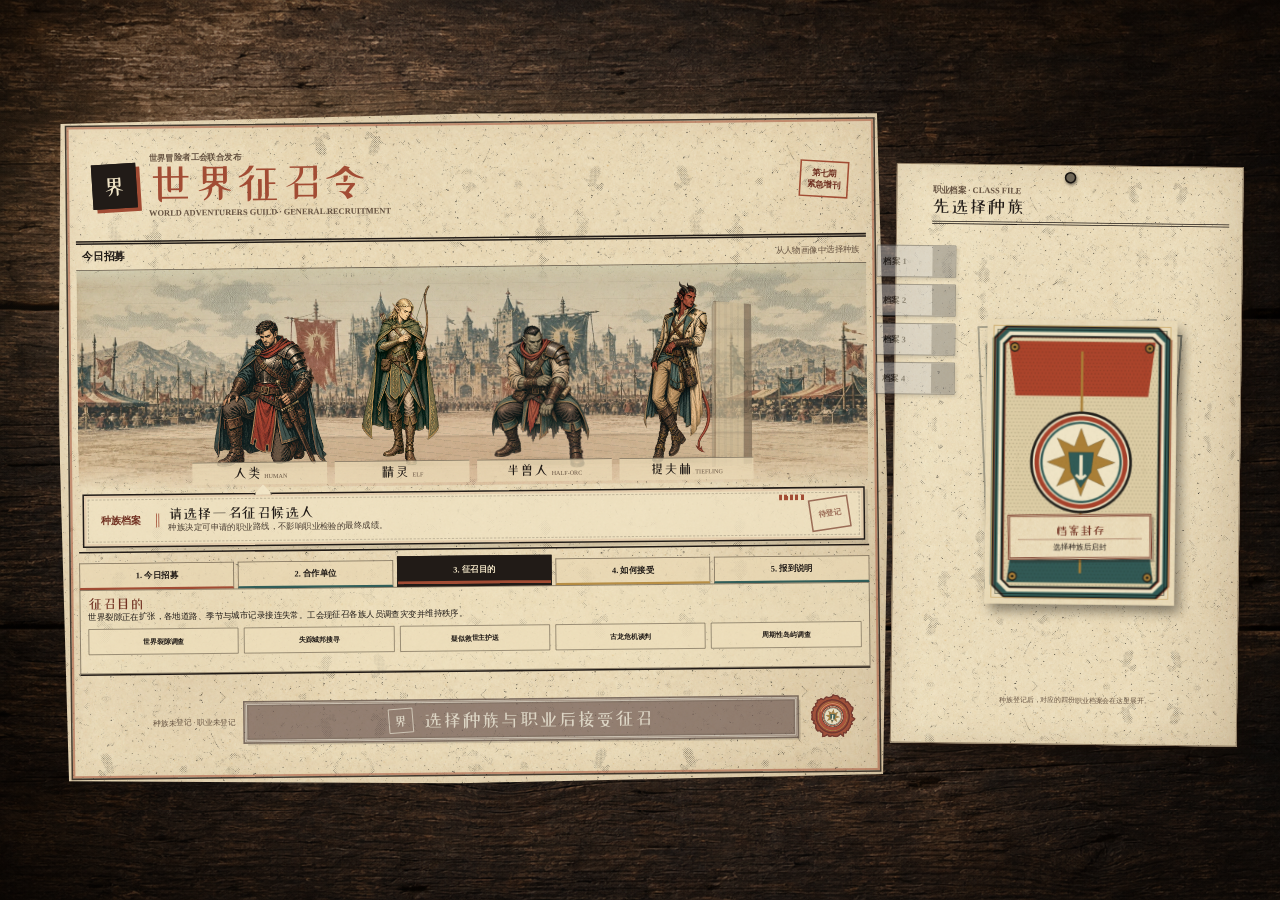
==== commit e915956e: "fix: ground recruitment roster scene" ====
--- a/world-recruitment-prototype.html
+++ b/world-recruitment-prototype.html
@@ -6,7 +6,7 @@
   <meta name="theme-color" content="#24170f">
   <link rel="icon" href="data:,">
   <title>世界征召令 | 世界冒险者工会</title>
-  <link rel="stylesheet" href="./world-recruitment-prototype.css">
+  <link rel="stylesheet" href="./world-recruitment-prototype.css?v=20260723-grounding-3">
 </head>
 <body>
   <div class="stage-viewport" id="stageViewport">
--- a/world-recruitment-prototype.css
+++ b/world-recruitment-prototype.css
@@ -305,9 +305,9 @@
   inset: 0;
   z-index: 0;
   opacity: 0.88;
-  background-image: url("./assets/recruitment/scenes/roster-world-scene-panorama-v1.webp");
-  background-position: center bottom;
-  background-size: 100% 100%;
+  background-image: url("./assets/recruitment/scenes/roster-world-scene-grounded-v2.webp");
+  background-position: center center;
+  background-size: cover;
   background-repeat: no-repeat;
   filter: saturate(0.98) contrast(1.08) brightness(0.94);
   mask-image: linear-gradient(to bottom, transparent 0%, #000 7%, #000 91%, transparent 100%);
@@ -410,7 +410,7 @@
 .race-choice::after {
   position: absolute;
   left: 14%;
-  bottom: 31px;
+  bottom: 20px;
   z-index: 2;
   width: 72%;
   height: 17px;
@@ -449,7 +449,7 @@
 
 .race-support--notice-pillar {
   right: 3%;
-  bottom: 31px;
+  bottom: 20px;
   width: 29%;
   height: 76%;
   border: 1px solid rgba(52, 43, 33, 0.48);
@@ -572,7 +572,7 @@
 .race-portrait {
   position: absolute;
   left: 50%;
-  bottom: 23px;
+  bottom: 12px;
   z-index: 3;
   width: 121%;
   height: calc(100% - 42px);
@@ -1680,8 +1680,8 @@
 
   .roster-scene {
     opacity: 0.82;
-    background-position: center 18%;
-    background-size: auto 86%;
+    background-position: center center;
+    background-size: auto 100%;
   }
 
   .race-roster {
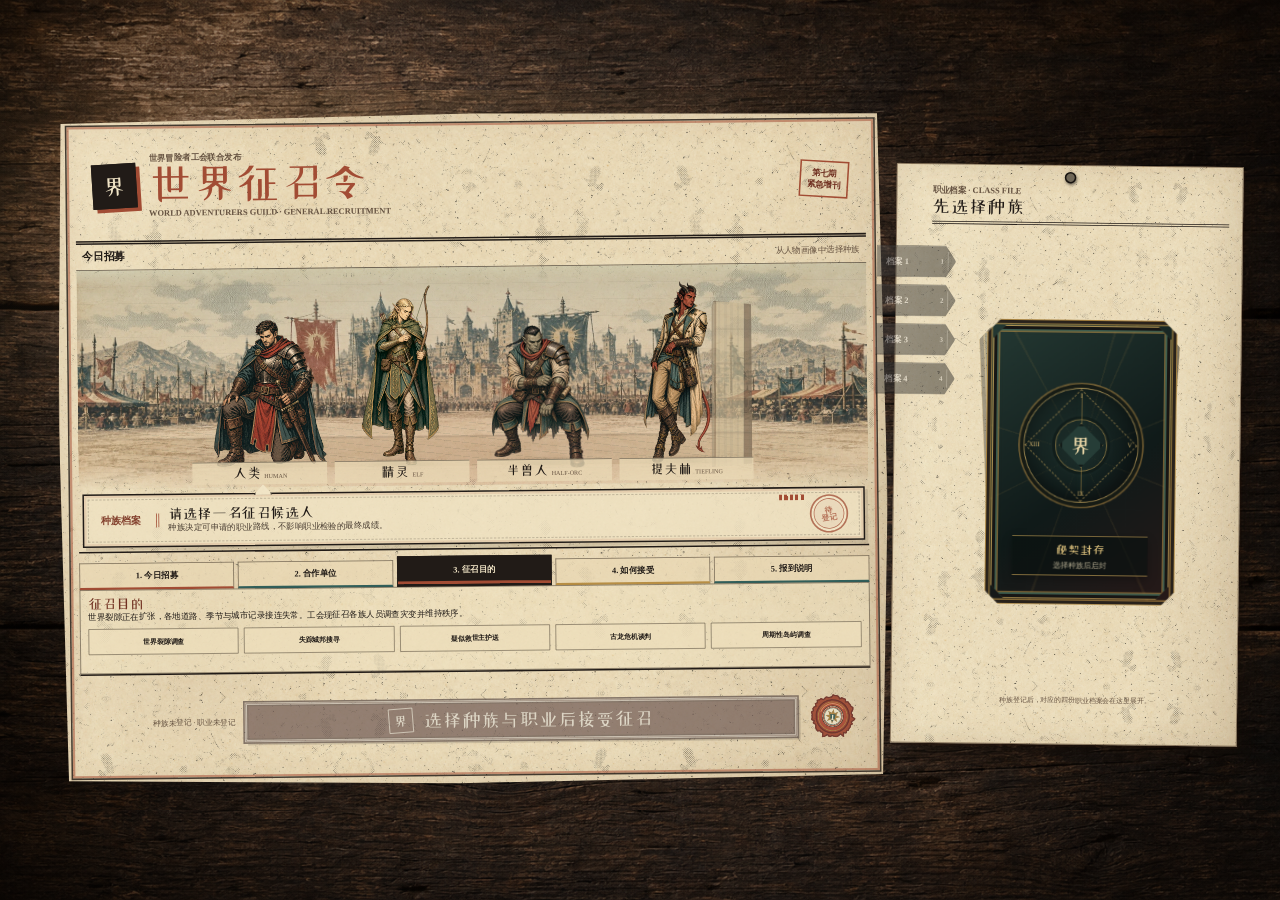
==== commit 13aa8805: "feat: restyle recruitment cards and selection" ====
--- a/world-recruitment-prototype.html
+++ b/world-recruitment-prototype.html
@@ -6,7 +6,7 @@
   <meta name="theme-color" content="#24170f">
   <link rel="icon" href="data:,">
   <title>世界征召令 | 世界冒险者工会</title>
-  <link rel="stylesheet" href="./world-recruitment-prototype.css?v=20260723-grounding-3">
+  <link rel="stylesheet" href="./world-recruitment-prototype.css?v=20260723-race-accent-1">
 </head>
 <body>
   <div class="stage-viewport" id="stageViewport">
@@ -95,6 +95,6 @@
     <p id="handoffCopy">正在清理桌面并移交职业检验档案</p>
   </div>
 
-  <script src="./world-recruitment-prototype.js"></script>
+  <script src="./world-recruitment-prototype.js?v=20260723-race-accent-1"></script>
 </body>
 </html>
--- a/world-recruitment-prototype.css
+++ b/world-recruitment-prototype.css
@@ -22,6 +22,7 @@
   --teal: #315f5b;
   --gold: #b99045;
   --wood: #24170f;
+  --selection-accent: var(--red);
 }
 
 * {
@@ -668,12 +669,27 @@
   background: rgba(235, 220, 185, 0.78);
   font-family: "RecruitDisplay", serif;
   font-size: 18px;
+  transition: color 220ms ease, background-color 220ms ease, border-color 220ms ease, box-shadow 220ms ease;
 }
 
 .race-name small {
   color: var(--muted);
   font-family: "RecruitSerif", serif;
   font-size: 8px;
+  transition: color 220ms ease;
+}
+
+.race-choice.is-selected .race-name {
+  border: 3px double var(--paper-light);
+  color: #f3e7c8;
+  background: var(--race-accent);
+  box-shadow:
+    inset 0 0 0 2px color-mix(in srgb, var(--race-accent) 54%, rgba(33, 27, 23, 0.5)),
+    2px 3px 0 rgba(45, 31, 22, 0.24);
+}
+
+.race-choice.is-selected .race-name small {
+  color: rgba(243, 231, 200, 0.82);
 }
 
 .race-state {
@@ -695,6 +711,7 @@
 
 .race-caption {
   --caption-x: 12.5%;
+  --caption-accent: var(--selection-accent);
   position: relative;
   display: grid;
   grid-template-columns: 86px minmax(0, 1fr) 58px;
@@ -706,6 +723,17 @@
   border: 2px solid var(--ink);
   background: rgba(241, 229, 198, 0.84);
   box-shadow: inset 0 0 0 3px rgba(163, 77, 53, 0.12), 4px 4px 0 rgba(42, 32, 24, 0.12);
+  transition: border-color 220ms ease, background-color 220ms ease, box-shadow 220ms ease;
+}
+
+.race-caption.has-selection {
+  border-color: color-mix(in srgb, var(--caption-accent) 76%, var(--ink));
+  background:
+    linear-gradient(90deg, color-mix(in srgb, var(--caption-accent) 16%, transparent), transparent 32%),
+    rgba(241, 229, 198, 0.9);
+  box-shadow:
+    inset 0 0 0 3px color-mix(in srgb, var(--caption-accent) 18%, transparent),
+    4px 4px 0 rgba(42, 32, 24, 0.12);
 }
 
 .race-caption::before,
@@ -718,6 +746,11 @@
 .race-caption::before {
   inset: 5px;
   border: 1px dashed rgba(33, 27, 23, 0.28);
+  transition: border-color 220ms ease;
+}
+
+.race-caption.has-selection::before {
+  border-color: color-mix(in srgb, var(--caption-accent) 42%, transparent);
 }
 
 .race-caption::after {
@@ -725,7 +758,7 @@
   top: 8px;
   width: 34px;
   height: 7px;
-  background: repeating-linear-gradient(90deg, var(--red) 0 4px, transparent 4px 7px);
+  background: repeating-linear-gradient(90deg, var(--caption-accent) 0 4px, transparent 4px 7px);
 }
 
 .caption-pointer {
@@ -738,15 +771,29 @@
   background: var(--paper-light);
   clip-path: polygon(50% 0, 100% 100%, 0 100%);
   transform: translateX(-50%);
-  transition: left 260ms ease;
+  transition: left 260ms ease, background-color 220ms ease, border-color 220ms ease;
+}
+
+.race-caption.has-selection .caption-pointer {
+  border: 0;
+  background: var(--gold);
+  filter: drop-shadow(0 -1px 0 rgba(242, 231, 202, 0.7));
+}
+
+.race-caption.has-selection .caption-pointer::after {
+  position: absolute;
+  inset: 3px 3px 0;
+  background: #1b1712;
+  clip-path: polygon(50% 0, 100% 100%, 0 100%);
+  content: "";
 }
 
 .caption-index {
   position: relative;
   z-index: 1;
   padding-right: 10px;
-  border-right: 4px double var(--red);
-  color: var(--red-dark);
+  border-right: 4px double var(--caption-accent);
+  color: color-mix(in srgb, var(--caption-accent) 76%, var(--ink));
   font-size: 13px;
   font-weight: 850;
   text-align: center;
@@ -763,6 +810,11 @@
   font-family: "RecruitDisplay", serif;
   font-size: 19px;
   font-weight: 400;
+  transition: color 220ms ease;
+}
+
+.race-caption.has-selection h2 {
+  color: color-mix(in srgb, var(--caption-accent) 72%, var(--ink));
 }
 
 .race-caption p {
@@ -776,14 +828,29 @@
   position: relative;
   z-index: 1;
   display: grid;
-  width: 52px;
-  height: 42px;
+  width: 50px;
+  height: 50px;
   place-items: center;
   border: 2px solid currentColor;
-  color: rgba(113, 48, 33, 0.65);
+  border-radius: 50%;
+  padding: 7px 13px;
+  color: color-mix(in srgb, var(--caption-accent) 74%, transparent);
+  background: color-mix(in srgb, var(--caption-accent) 7%, var(--paper-light));
+  box-shadow:
+    inset 0 0 0 3px var(--paper-light),
+    inset 0 0 0 4px currentColor;
   font-size: 10px;
   font-weight: 850;
+  line-height: 1.05;
+  text-align: center;
+  white-space: pre-line;
   transform: rotate(-8deg);
+  transition: color 220ms ease, background-color 220ms ease, transform 220ms ease;
+}
+
+.race-caption.has-selection .caption-stamp {
+  color: var(--caption-accent);
+  transform: rotate(-7deg) scale(1.03);
 }
 
 .notice-information {
@@ -958,13 +1025,16 @@
   padding: 7px 18px;
   border: 3px double var(--paper-light);
   border-radius: 0;
-  outline: 2px solid var(--red-dark);
+  outline: 2px solid color-mix(in srgb, var(--selection-accent) 70%, var(--ink));
   color: #f3e7c8;
-  background: var(--red);
-  box-shadow: inset 0 0 0 2px rgba(93, 36, 25, 0.42), 4px 4px 0 rgba(66, 34, 25, 0.24);
+  background: var(--selection-accent);
+  box-shadow:
+    inset 0 0 0 2px color-mix(in srgb, var(--selection-accent) 52%, rgba(33, 27, 23, 0.5)),
+    4px 4px 0 rgba(66, 34, 25, 0.24);
   font-family: "RecruitDisplay", serif;
   font-size: 24px;
   cursor: pointer;
+  transition: background-color 220ms ease, outline-color 220ms ease, box-shadow 220ms ease;
 }
 
 .accept-button:disabled {
@@ -1081,9 +1151,16 @@
   z-index: 1;
   width: min(230px, 84%);
   aspect-ratio: 2 / 3;
-  border: 2px solid #273130;
-  background: #172526 url("./assets/recruitment/cards/profession-card-back-v1.webp") center / cover no-repeat;
-  box-shadow: 5px 7px 12px rgba(0, 0, 0, 0.28);
+  border: 1px solid #9f7d3e;
+  background:
+    radial-gradient(circle at 50% 50%, transparent 0 17%, rgba(184, 145, 72, 0.7) 17.5% 18%, transparent 18.5% 28%, rgba(184, 145, 72, 0.32) 28.5% 29%, transparent 29.5%),
+    repeating-conic-gradient(from 22.5deg at 50% 50%, rgba(190, 151, 77, 0.16) 0 1deg, transparent 1deg 44deg),
+    linear-gradient(135deg, #24342f, #111b1a 58%, #2b1c1a);
+  box-shadow:
+    inset 0 0 0 5px #171614,
+    inset 0 0 0 7px rgba(184, 145, 72, 0.7),
+    5px 7px 12px rgba(0, 0, 0, 0.34);
+  clip-path: polygon(7% 0, 93% 0, 100% 4.7%, 100% 95.3%, 93% 100%, 7% 100%, 0 95.3%, 0 4.7%);
   content: "";
   pointer-events: none;
 }
@@ -1113,39 +1190,66 @@
   position: relative;
   width: 104px;
   min-height: 42px;
-  padding: 6px 38px 6px 8px;
+  padding: 7px 31px 7px 11px;
   overflow: hidden;
-  border: 1px solid #30251d;
+  border: 1px solid #171512;
   border-radius: 0;
-  color: #2b2118;
-  background: color-mix(in srgb, var(--bookmark) 22%, var(--paper-light));
-  box-shadow: 2px 3px 5px rgba(0, 0, 0, 0.26);
+  color: #eadcb9;
+  background:
+    linear-gradient(90deg, color-mix(in srgb, var(--bookmark) 62%, #171512), #201c18 72%),
+    url("./assets/recruitment/textures/paper-fiber-tile-v1.webp");
+  box-shadow:
+    inset 0 1px rgba(244, 222, 168, 0.18),
+    inset 0 -1px rgba(0, 0, 0, 0.44),
+    2px 4px 6px rgba(0, 0, 0, 0.31);
+  clip-path: polygon(0 0, 87% 0, 100% 50%, 87% 100%, 0 100%);
   font-size: 11px;
   font-weight: 850;
   text-align: left;
   cursor: pointer;
-  transition: transform 180ms ease, background-color 180ms ease;
-}
-
+  transition: transform 180ms ease, filter 180ms ease, color 180ms ease;
+}
+
+.career-bookmark::before,
 .career-bookmark::after {
   position: absolute;
-  right: 0;
-  top: 0;
-  width: 30px;
-  height: 100%;
-  background: var(--bookmark);
+  pointer-events: none;
+}
+
+.career-bookmark::before {
+  right: 15px;
+  top: 50%;
+  color: #d9bd78;
+  content: attr(data-slot);
+  font-family: Georgia, serif;
+  font-size: 9px;
+  transform: translateY(-50%);
+}
+
+.career-bookmark::after {
+  right: 9px;
+  top: 8px;
+  width: 1px;
+  height: calc(100% - 16px);
+  background: #b99045;
   content: "";
-  opacity: 0.75;
+  opacity: 0.7;
 }
 
 .career-bookmark:hover,
 .career-bookmark[aria-selected="true"] {
-  transform: translateX(-9px);
+  color: #fff0c8;
+  filter: brightness(1.16);
+  transform: translateX(-8px);
 }
 
 .career-bookmark[aria-selected="true"] {
-  color: #f4e7c6;
-  background: var(--bookmark);
+  background:
+    linear-gradient(90deg, color-mix(in srgb, var(--bookmark) 82%, #171512), #241b17 76%),
+    url("./assets/recruitment/textures/paper-fiber-tile-v1.webp");
+  box-shadow:
+    inset 0 0 0 1px rgba(221, 186, 110, 0.66),
+    3px 5px 8px rgba(0, 0, 0, 0.4);
 }
 
 .career-bookmark:disabled {
@@ -1155,18 +1259,25 @@
 }
 
 .career-card {
+  --card-accent: #315f5b;
   position: relative;
   z-index: 4;
   display: grid;
-  grid-template-rows: minmax(0, 1fr) 88px;
+  grid-template-rows: minmax(0, 1fr) 94px;
   width: min(248px, 92%);
   aspect-ratio: 2 / 3;
   overflow: hidden;
-  border: 0;
+  padding: 11px;
+  border: 1px solid #b99045;
   border-radius: 0;
-  background-color: transparent;
-  box-shadow: none;
-  filter: drop-shadow(7px 10px 7px rgba(0, 0, 0, 0.38));
+  background:
+    linear-gradient(115deg, rgba(255, 238, 183, 0.08), transparent 28% 72%, rgba(0, 0, 0, 0.22)),
+    #171b18;
+  box-shadow:
+    inset 0 0 0 4px #29221b,
+    inset 0 0 0 6px rgba(185, 144, 69, 0.66);
+  clip-path: polygon(7% 0, 93% 0, 100% 4.7%, 100% 95.3%, 93% 100%, 7% 100%, 0 95.3%, 0 4.7%);
+  filter: drop-shadow(7px 11px 8px rgba(0, 0, 0, 0.43));
   opacity: 1;
   transform-origin: center 58%;
   will-change: transform, opacity, filter;
@@ -1175,66 +1286,150 @@
 .career-card::before,
 .career-card::after {
   position: absolute;
-  inset: 0;
+  inset: 6px;
   z-index: 6;
-  border: 0;
-  background: url("./assets/recruitment/cards/profession-card-frame-v1.png") center / 100% 100% no-repeat;
+  border: 1px solid rgba(217, 180, 101, 0.88);
+  background: none;
+  clip-path: inherit;
   content: "";
   pointer-events: none;
 }
 
 .career-card::after {
-  inset: 10.5% 10.5% 18%;
-  border: 1px solid rgba(200, 164, 93, 0.48);
+  inset: 11px;
+  z-index: 5;
+  border-color: rgba(22, 19, 15, 0.88);
   background: url("./assets/recruitment/textures/ink-halftone-tile-v1.png") center / 520px 520px;
-  opacity: 0.14;
+  opacity: 0.1;
   mix-blend-mode: multiply;
 }
 
 .career-card.is-empty {
   grid-template-rows: 1fr;
   place-items: center;
-  background-image:
-    url("./assets/recruitment/cards/profession-card-back-v1.webp");
-  background-position: center;
-  background-size: cover;
+  background:
+    radial-gradient(circle at 50% 47%, rgba(75, 124, 112, 0.17), transparent 26%),
+    repeating-conic-gradient(from 22.5deg at 50% 47%, rgba(188, 148, 73, 0.09) 0 1deg, transparent 1deg 44deg),
+    linear-gradient(145deg, #253a34, #101a19 57%, #281918);
 }
 
 .career-card.is-empty::before {
-  inset: 8px;
-  border: 1px solid rgba(200, 164, 93, 0.74);
-  background: none;
+  inset: 7px;
+  border: 1px solid rgba(212, 174, 94, 0.82);
+  box-shadow:
+    inset 0 0 0 4px #171614,
+    inset 0 0 0 6px rgba(52, 91, 82, 0.9),
+    inset 0 0 0 8px rgba(185, 144, 69, 0.58);
 }
 
 .career-card.is-empty::after {
-  inset: 13px;
-  border: 1px solid rgba(31, 48, 47, 0.54);
-  background: none;
-  opacity: 1;
-}
+  inset: 19px;
+  border: 1px solid rgba(185, 144, 69, 0.55);
+  background: url("./assets/recruitment/textures/ink-halftone-tile-v1.png") center / 460px 460px;
+  opacity: 0.12;
+}
+
+.career-back-ritual {
+  position: absolute;
+  left: 50%;
+  top: 44%;
+  z-index: 7;
+  width: 61%;
+  aspect-ratio: 1;
+  border: 1px solid rgba(219, 184, 106, 0.78);
+  border-radius: 50%;
+  box-shadow:
+    0 0 0 5px rgba(13, 20, 18, 0.9),
+    0 0 0 7px rgba(160, 124, 61, 0.64),
+    inset 0 0 26px rgba(0, 0, 0, 0.5);
+  transform: translate(-50%, -50%);
+}
+
+.career-back-ritual::before,
+.career-back-ritual::after,
+.career-back-orbit {
+  position: absolute;
+  content: "";
+}
+
+.career-back-ritual::before {
+  inset: 15%;
+  border: 1px dashed rgba(215, 177, 98, 0.68);
+  transform: rotate(45deg);
+}
+
+.career-back-ritual::after {
+  left: 50%;
+  top: 5%;
+  width: 1px;
+  height: 90%;
+  background: rgba(197, 157, 79, 0.52);
+  box-shadow: 0 0 9px rgba(126, 201, 180, 0.2);
+}
+
+.career-back-orbit {
+  inset: 27%;
+  border: 1px solid rgba(203, 165, 88, 0.7);
+  border-radius: 50%;
+  box-shadow: 0 0 0 4px rgba(17, 27, 25, 0.82);
+}
+
+.career-back-sigil {
+  position: absolute;
+  left: 50%;
+  top: 50%;
+  z-index: 2;
+  display: grid;
+  width: 39%;
+  aspect-ratio: 1;
+  place-items: center;
+  border: 1px solid #d1ad63;
+  color: #ead7a7;
+  background: #263d37;
+  box-shadow:
+    inset 0 0 0 3px #121b19,
+    0 0 0 2px #a77d3c;
+  clip-path: polygon(50% 0, 100% 50%, 50% 100%, 0 50%);
+  font-family: "RecruitDisplay", serif;
+  font-size: 28px;
+  transform: translate(-50%, -50%);
+}
+
+.career-back-rune {
+  position: absolute;
+  z-index: 3;
+  color: #d6b66f;
+  font-family: Georgia, serif;
+  font-size: 8px;
+  line-height: 1;
+}
+
+.career-back-rune--north { left: 50%; top: 4%; transform: translateX(-50%); }
+.career-back-rune--east { right: 5%; top: 50%; transform: translateY(-50%); }
+.career-back-rune--south { left: 50%; bottom: 4%; transform: translateX(-50%); }
+.career-back-rune--west { left: 4%; top: 50%; transform: translateY(-50%); }
 
 .career-empty-copy {
   position: absolute;
   left: 50%;
-  bottom: 16%;
+  bottom: 10%;
   z-index: 7;
   display: grid;
-  width: 76%;
-  padding: 8px 10px 7px;
-  border: 3px double var(--red-dark);
-  color: var(--ink);
-  background-color: rgba(239, 224, 190, 0.96);
-  background-image: url("./assets/recruitment/textures/paper-fiber-tile-v1.webp");
-  background-size: 320px 320px;
-  box-shadow: 3px 4px 0 rgba(30, 24, 19, 0.28);
+  width: 72%;
+  padding: 7px 8px 6px;
+  border-top: 1px solid rgba(208, 170, 91, 0.72);
+  border-bottom: 1px solid rgba(208, 170, 91, 0.72);
+  color: #ead8ad;
+  background: rgba(10, 17, 16, 0.66);
+  box-shadow: 0 5px 12px rgba(0, 0, 0, 0.28);
   font-size: 10px;
   line-height: 1.3;
   text-align: center;
-  transform: translateX(-50%) rotate(-1deg);
+  transform: translateX(-50%);
 }
 
 .career-empty-copy strong {
-  color: var(--red-dark);
+  color: #e1c47f;
   font-family: "RecruitDisplay", serif;
   font-size: 16px;
   font-weight: 400;
@@ -1242,23 +1437,71 @@
 
 .career-empty-copy span {
   padding-top: 3px;
-  border-top: 1px solid rgba(113, 48, 33, 0.52);
+  color: rgba(235, 222, 188, 0.76);
+}
+
+.career-card-header {
+  position: absolute;
+  left: 17px;
+  right: 17px;
+  top: 12px;
+  z-index: 8;
+  display: grid;
+  grid-template-columns: 1fr 34px 1fr;
+  align-items: center;
+  height: 27px;
+  color: #d8bd7c;
+  font-family: Georgia, serif;
+  font-size: 6px;
+  line-height: 1;
+}
+
+.career-card-code {
+  overflow: hidden;
+  padding-right: 7px;
+  text-overflow: ellipsis;
+  white-space: nowrap;
+}
+
+.career-card-rank {
+  padding-left: 7px;
+  text-align: right;
+}
+
+.career-card-sigil {
+  display: grid;
+  width: 31px;
+  aspect-ratio: 1;
+  place-items: center;
+  border: 1px solid #d8b86d;
+  border-radius: 50%;
+  color: #f1dfaf;
+  background: color-mix(in srgb, var(--card-accent) 70%, #161612);
+  box-shadow:
+    0 0 0 3px #171713,
+    0 0 0 4px rgba(187, 145, 66, 0.8);
+  font-family: "RecruitDisplay", serif;
+  font-size: 15px;
 }
 
 .career-art-wrap {
   position: relative;
+  z-index: 2;
   min-height: 0;
   overflow: hidden;
-  margin: 8% 10.8% 0;
-  background: #dbcba7;
+  margin: 29px 7px 0;
+  border: 1px solid rgba(208, 174, 101, 0.8);
+  background: #18201d;
+  box-shadow: inset 0 0 0 2px #151512;
+  clip-path: polygon(5% 0, 95% 0, 100% 4%, 100% 100%, 0 100%, 0 4%);
 }
 
 .career-art {
   width: 100%;
   height: 100%;
   object-fit: cover;
-  object-position: center 22%;
-  filter: saturate(0.92) contrast(1.04) brightness(1.03);
+  object-position: center 20%;
+  filter: saturate(0.88) contrast(1.08) brightness(0.96) sepia(0.06);
 }
 
 .career-card-copy {
@@ -1267,10 +1510,17 @@
   display: grid;
   align-content: center;
   min-height: 0;
-  margin: 0 10.8% 6%;
-  padding: 3px 9px 7px;
+  margin: 0 7px 7px;
+  padding: 6px 10px 7px;
+  border: 1px solid #2d251d;
   color: var(--ink);
-  background: transparent;
+  background:
+    linear-gradient(100deg, rgba(255, 247, 219, 0.34), transparent 38% 72%, rgba(87, 57, 28, 0.1)),
+    var(--paper-light) url("./assets/recruitment/textures/paper-fiber-tile-v1.webp") center / 300px 300px;
+  box-shadow:
+    inset 0 0 0 2px rgba(177, 137, 65, 0.58),
+    0 -3px 0 #171713;
+  clip-path: polygon(4% 0, 96% 0, 100% 13%, 100% 87%, 96% 100%, 4% 100%, 0 87%, 0 13%);
   text-align: center;
 }
 
@@ -1280,38 +1530,73 @@
 }
 
 .career-card-copy h3 {
-  color: var(--red-dark);
+  color: color-mix(in srgb, var(--card-accent) 72%, #211b17);
   font-family: "RecruitDisplay", serif;
-  font-size: 18px;
+  font-size: 20px;
   font-weight: 400;
 }
 
 .career-card-copy p {
-  margin-top: 2px;
+  margin-top: 1px;
   font-size: 8px;
-  line-height: 1.35;
+  line-height: 1.25;
 }
 
 .career-location {
-  color: var(--teal);
+  color: #46392b;
   font-weight: 750;
 }
 
 .career-desc {
-  display: none;
+  display: -webkit-box;
+  overflow: hidden;
+  color: #655342;
+  -webkit-box-orient: vertical;
+  -webkit-line-clamp: 2;
 }
 
 .career-selected-mark {
   position: absolute;
-  right: 19px;
-  top: 20px;
-  z-index: 8;
-  padding: 4px 6px;
-  border: 3px double var(--red-dark);
-  color: var(--red-dark);
-  background: rgba(239, 224, 190, 0.95);
+  right: 13px;
+  top: 38px;
+  z-index: 9;
+  display: grid;
+  width: 34px;
+  aspect-ratio: 1;
+  place-items: center;
+  border: 1px solid #e0bd75;
+  border-radius: 50%;
+  color: #efd8a5;
+  background: #7c2f24;
+  box-shadow:
+    inset 0 0 0 3px #9c4734,
+    inset 0 0 0 5px rgba(73, 25, 19, 0.72),
+    1px 3px 4px rgba(0, 0, 0, 0.36);
   font-size: 8px;
-  transform: rotate(1deg);
+  transform: rotate(7deg);
+}
+
+@media (prefers-reduced-motion: no-preference) {
+  .career-card.is-revealed .career-card-sigil {
+    animation: career-sigil-reveal 720ms cubic-bezier(0.16, 1, 0.3, 1) both;
+  }
+
+  @keyframes career-sigil-reveal {
+    0% {
+      box-shadow: 0 0 0 3px #171713, 0 0 0 4px rgba(187, 145, 66, 0.8);
+      filter: brightness(0.7);
+      transform: rotate(-18deg) scale(0.82);
+    }
+    48% {
+      box-shadow: 0 0 0 3px #171713, 0 0 0 5px #d2b46f, 0 0 18px rgba(99, 173, 153, 0.62);
+      filter: brightness(1.3);
+    }
+    100% {
+      box-shadow: 0 0 0 3px #171713, 0 0 0 4px rgba(187, 145, 66, 0.8);
+      filter: brightness(1);
+      transform: rotate(0) scale(1);
+    }
+  }
 }
 
 .dossier-hint {
@@ -1731,6 +2016,17 @@
     font-size: 6px;
   }
 
+  .race-choice.is-selected .race-name {
+    gap: 1px;
+    padding-inline: 1px;
+    font-size: 12px;
+    white-space: nowrap;
+  }
+
+  .race-choice.is-selected .race-name small {
+    font-size: 5px;
+  }
+
   .race-state {
     right: 2px;
     top: 8px;
@@ -1749,6 +2045,10 @@
     display: none;
   }
 
+  .race-caption.has-selection .caption-pointer {
+    display: block;
+  }
+
   .caption-index {
     font-size: 11px;
   }
@@ -1762,8 +2062,9 @@
   }
 
   .caption-stamp {
-    width: 40px;
-    height: 38px;
+    width: 42px;
+    height: 42px;
+    padding: 6px 10px;
     font-size: 8px;
   }
 
